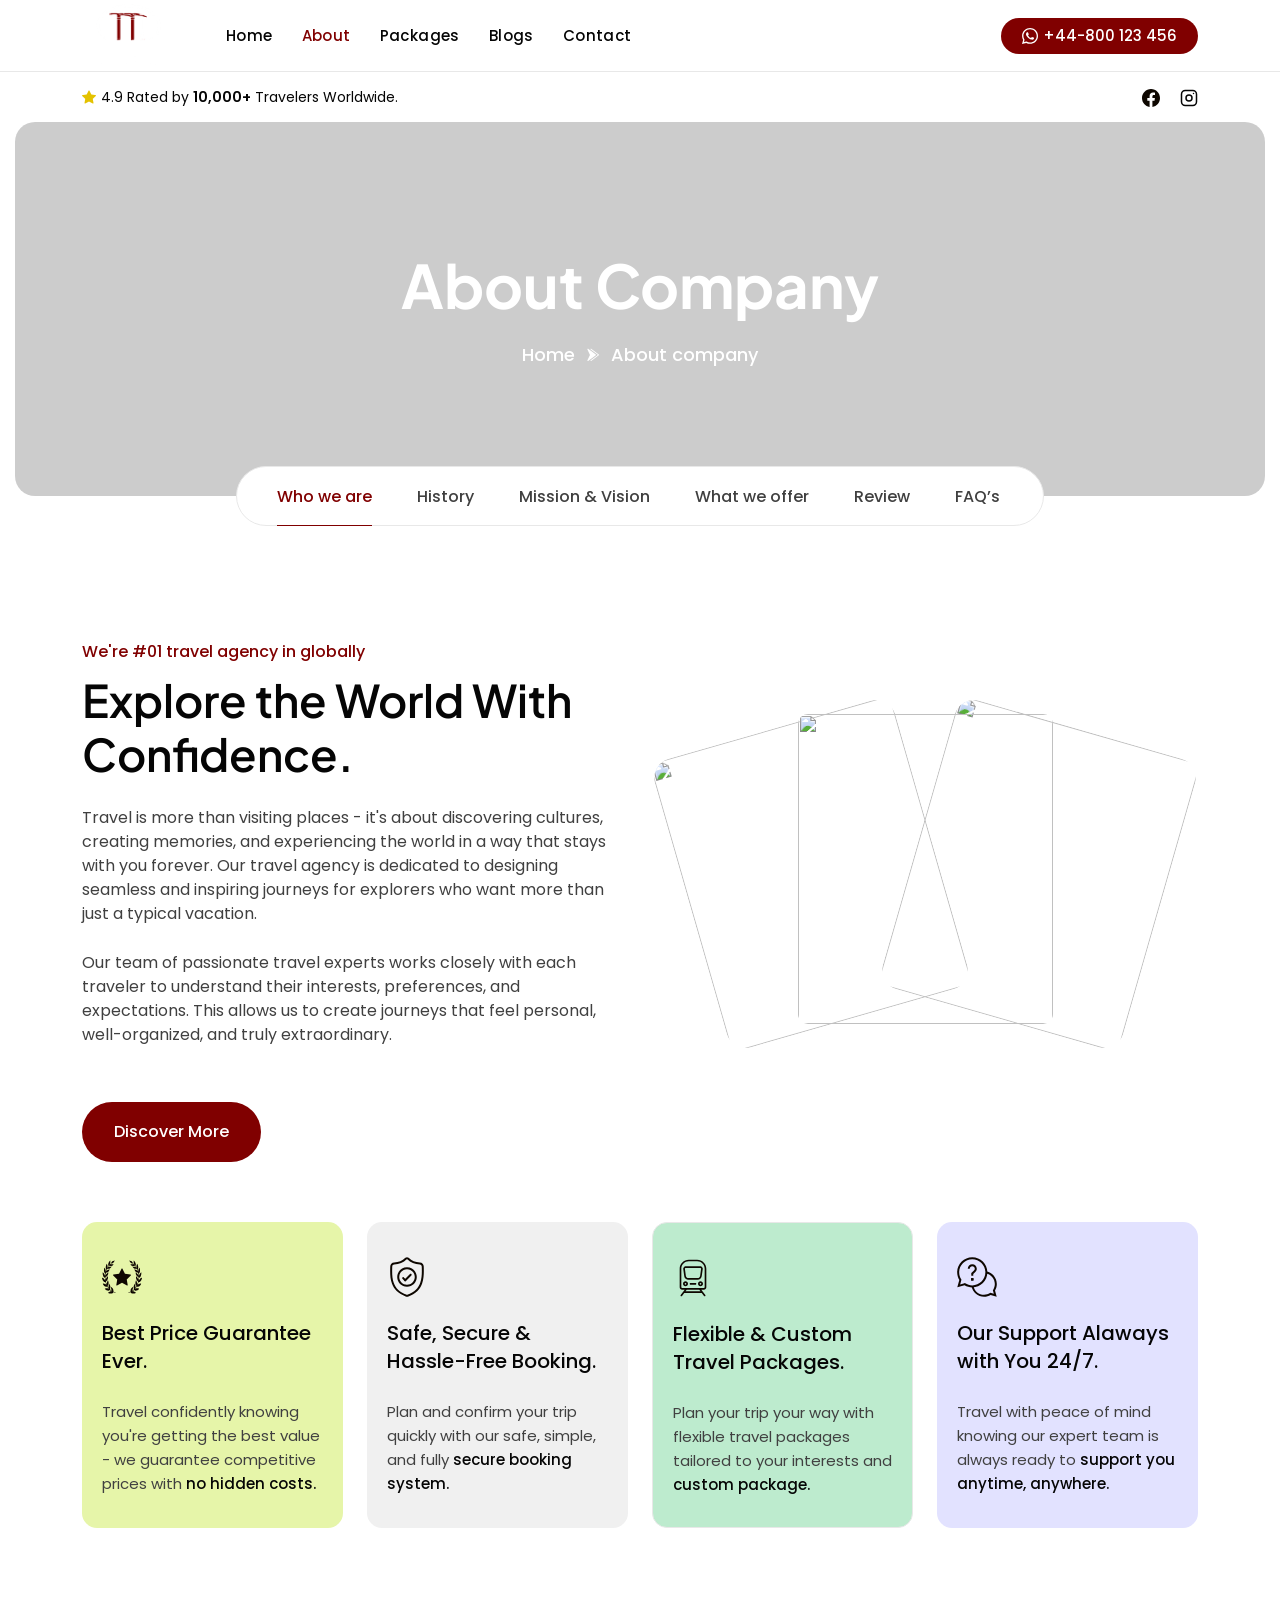
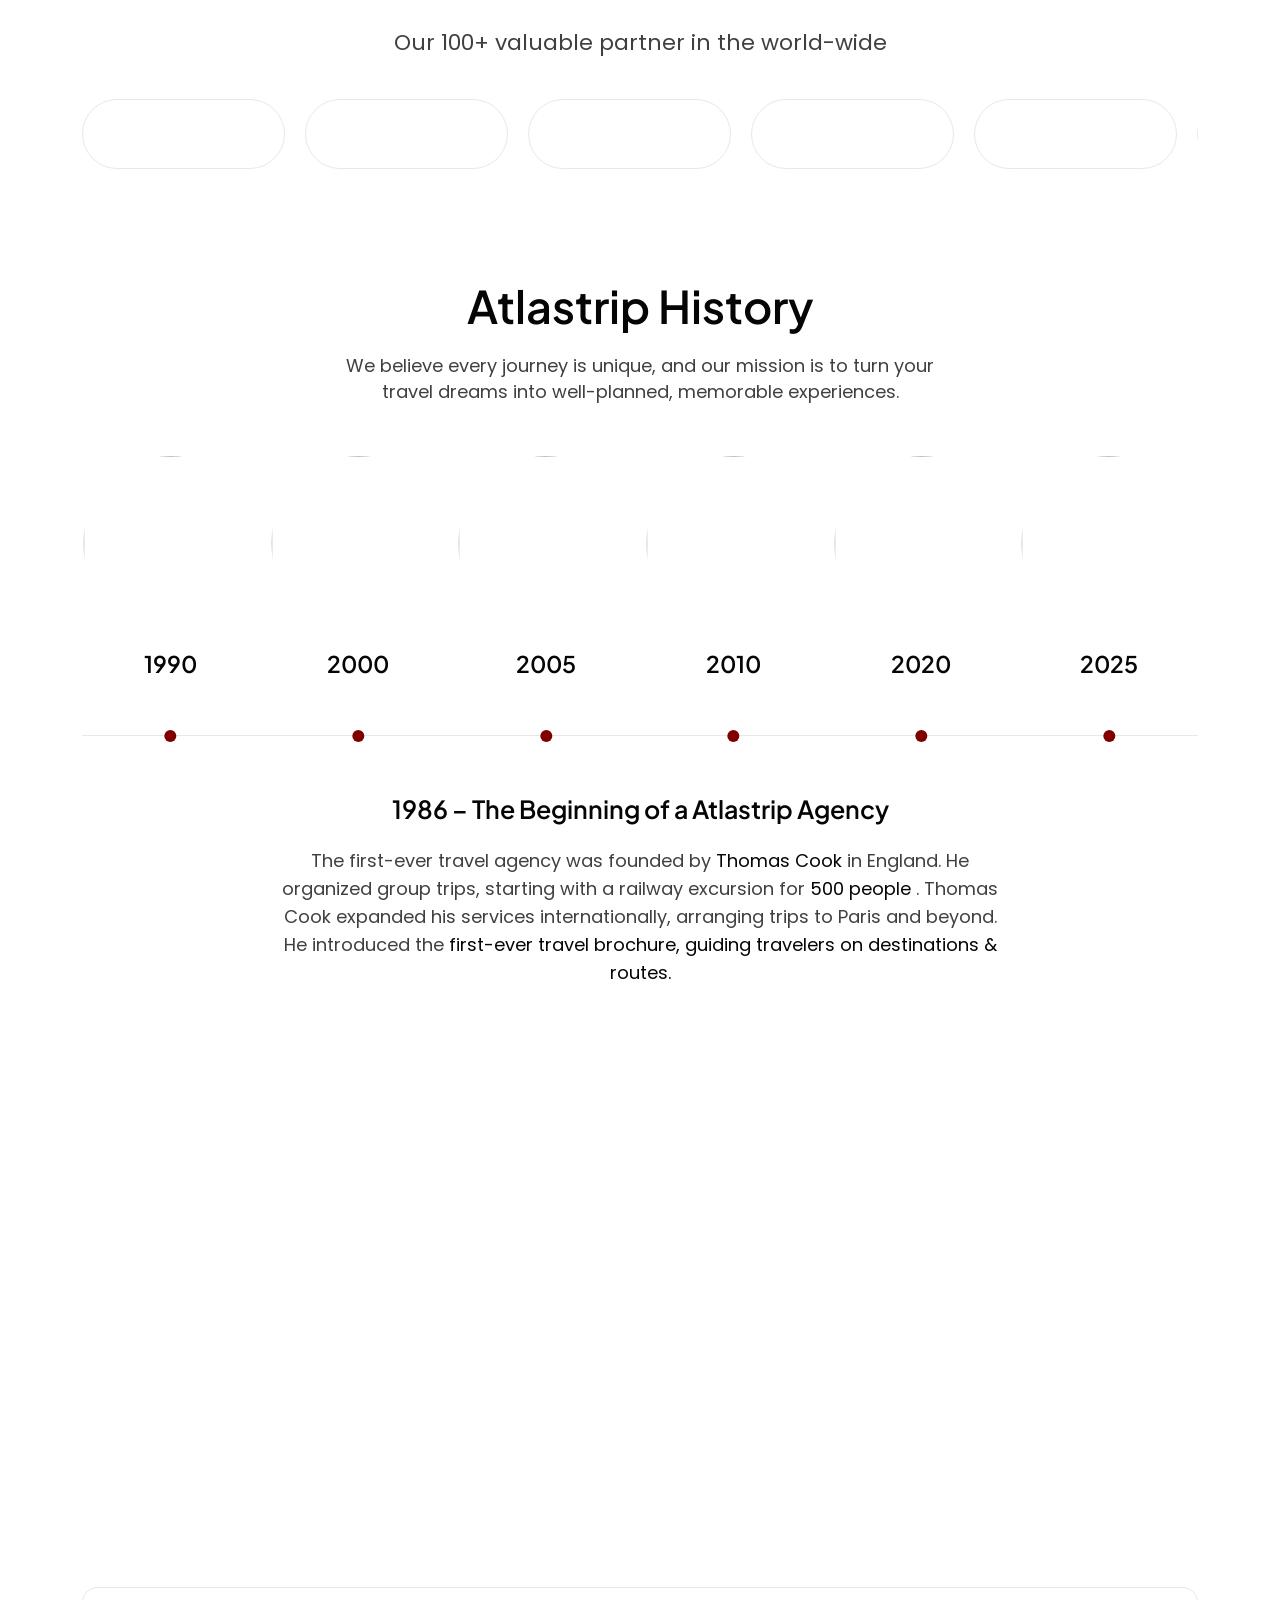
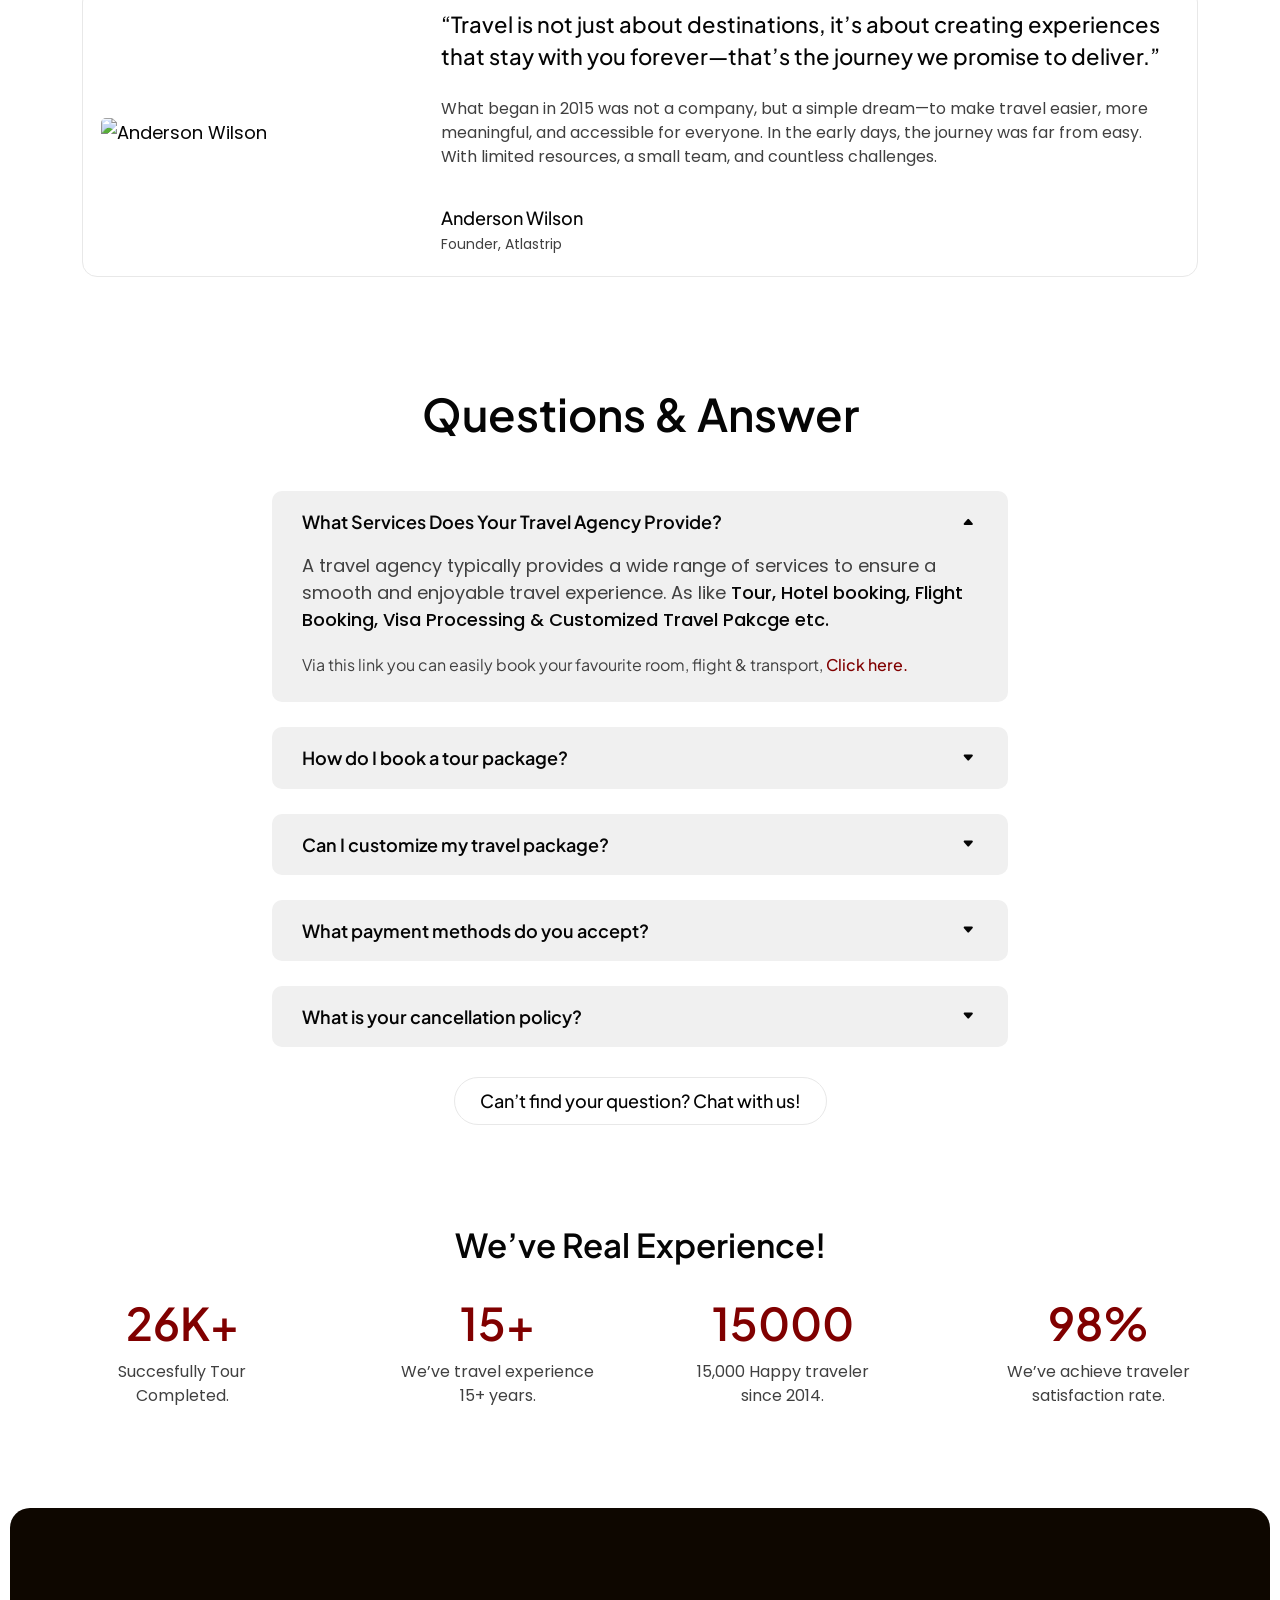
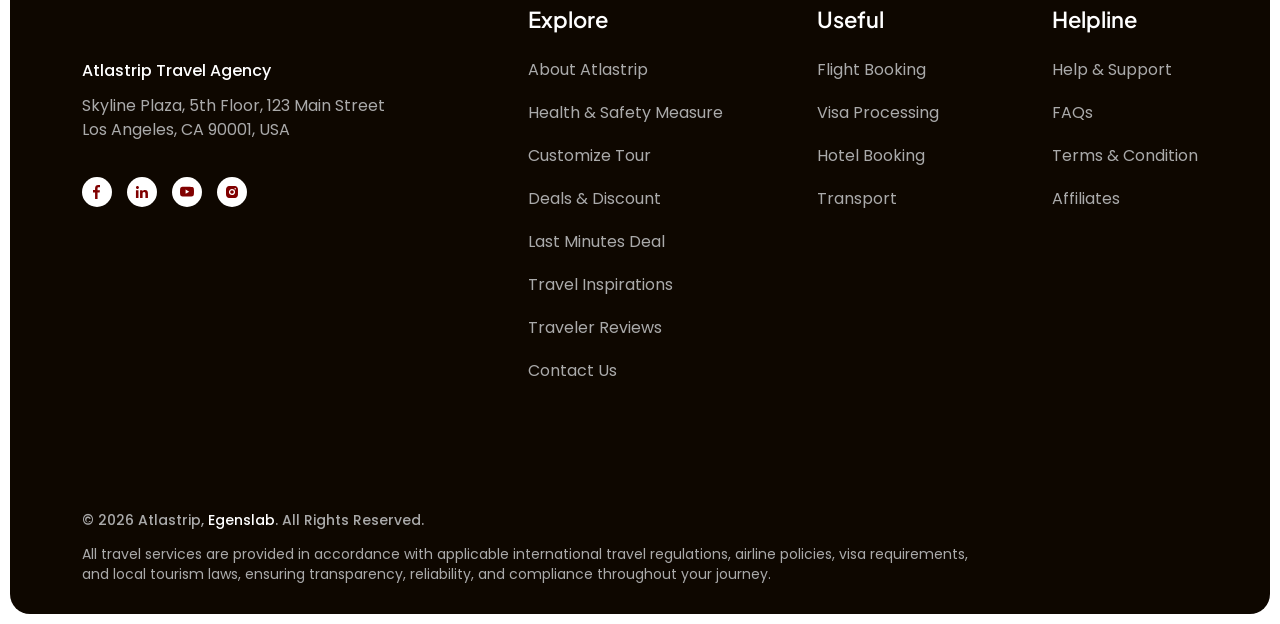
==== about.html @ cd2f7168 "Initial website upload" ====
<!doctype html>
<html lang="en">

<head>
    <!-- Required meta tags -->
    <meta charset="utf-8" />
    <meta name="viewport" content="width=device-width, initial-scale=1" />

    <!-- Bootstrap CSS -->
    <link href="assets/css/bootstrap.min.css" rel="stylesheet" />
    <link href="assets/css/jquery-ui.css" rel="stylesheet" />
    <!-- Bootstrap Icon CSS -->
    <link href="assets/css/bootstrap-icons.css" rel="stylesheet" />
       <link rel="stylesheet" href="https://cdn.jsdelivr.net/npm/bootstrap-icons@1.11.3/font/bootstrap-icons.min.css">
    <!-- CSS -->
    <link href="assets/css/animate.min.css" rel="stylesheet" />
    <!-- FancyBox CSS -->
    <link href="assets/css/jquery.fancybox.min.css" rel="stylesheet" />
    <!-- Nice Select CSS -->
    <link href="assets/css/nice-select.css" rel="stylesheet" />
    <!-- Swiper slider CSS -->
    <link rel="stylesheet" href="assets/css/swiper-bundle.min.css" />
    <!-- BoxIcon  CSS -->
    <link href="assets/css/boxicons.min.css" rel="stylesheet" />
    <!--  Calendar CSS  -->
    <link rel="stylesheet" href="assets/css/calendar-css.css" />
    <link rel="stylesheet" href="assets/css/leaflet.css" />
    <!--  Style CSS  -->
    <link rel="stylesheet" href="assets/css/style.css" />
    <!-- Title -->
    <title>Atlastrip - Tour & Travel Booking Website.</title>
    <link rel="icon" href="assets/img/fav-icon.svg" type="image/gif" sizes="20x20" />
</head>

<body class="tt-magic-cursor">
    <div id="magic-cursor">
        <div id="ball"></div>
    </div>

    <!-- Support Part -->
    <div class="support-area">
        <div class="support-card" id="supportCard" aria-hidden="true">
            <div class="support-card-banner">
                <div class="source-icon">
                    <svg width="25" height="21" viewBox="0 0 25 21" xmlns="http://www.w3.org/2000/svg">
                        <path
                            d="M8.85657 13.9105C9.98094 12.0973 11.0948 10.6392 11.9641 10.6392C12.7922 10.6392 13.8425 11.9626 14.9123 13.6559C15.4962 13.5817 16.0947 13.494 16.7049 13.3926C15.2174 9.48399 13.4212 4.56932 11.9641 0C10.4704 4.68398 8.62028 9.73129 7.11169 13.6854C7.63022 13.7895 8.21465 13.8647 8.85657 13.9105Z" />
                        <path
                            d="M24.3385 12.2159C22.7384 12.7723 20.9746 13.2818 19.106 13.7122C18.3923 13.8766 17.6877 14.0236 16.9956 14.1539C16.5066 14.246 16.0237 14.3297 15.5486 14.4049C9.15151 15.418 4.13062 14.9117 3.70701 13.0284C3.4229 11.7651 5.26882 10.1546 8.38568 8.66113C3.13162 10.4885 -0.354276 12.8222 0.0286916 14.5249C0.311343 15.7815 2.64054 16.4249 6.05918 16.4133C6.49215 16.4119 6.94259 16.3999 7.40851 16.3774C9.76754 16.263 12.5244 15.8775 15.4278 15.2088C15.5519 15.1802 15.6744 15.1506 15.7975 15.1213C16.2823 15.0061 16.7599 14.8861 17.2288 14.7609C19.9544 14.0332 22.3939 13.1476 24.3385 12.2159Z"
                            fill="#0067EE" />
                        <path
                            d="M5.84856 16.9525C4.91536 19.3337 4.29797 20.8393 4.29797 20.8393C4.88885 20.7742 5.92351 18.9893 7.09424 16.9307C6.73944 16.9443 6.3939 16.952 6.05906 16.9531C5.98817 16.9533 5.91852 16.9528 5.84856 16.9525Z" />
                        <path
                            d="M17.2284 15.2994C16.8485 15.4008 16.4615 15.4981 16.0708 15.5929C17.5442 18.1516 18.9133 20.759 19.63 20.838C19.63 20.838 18.7093 18.5925 17.4166 15.248C17.3538 15.2652 17.2916 15.2826 17.2284 15.2994Z" />
                        <path
                            d="M6.05902 16.4129C5.98719 16.5972 5.91702 16.7764 5.84851 16.9514C5.91847 16.9517 5.98812 16.9521 6.05902 16.9519C6.39386 16.9509 6.7394 16.9432 7.09419 16.9295C7.19794 16.7471 7.30262 16.5627 7.40834 16.377C6.94242 16.3995 6.49199 16.4115 6.05902 16.4129Z" />
                        <path
                            d="M17.4168 15.2475C17.3548 15.0872 17.2922 14.925 17.2286 14.7598C16.7598 14.8849 16.2821 15.0051 15.7974 15.1202C15.8888 15.2769 15.98 15.4345 16.0709 15.5923C16.4615 15.4975 16.8485 15.4002 17.2285 15.2988C17.2918 15.2819 17.354 15.2646 17.4168 15.2475Z" />
                    </svg>
                </div>
                <ul class="users-img-grp">
                    <li>
                        <img src="assets/img/home1/support-card-user-img2.png" alt="" />
                    </li>
                    <li>
                        <img src="assets/img/home1/support-card-user-img1.png" alt="" />
                    </li>
                    <li>
                        <img src="assets/img/home1/support-card-user-img2.png" alt="" />
                    </li>
                </ul>
                <div class="content">
                    <span>Questions or answer?</span>
                    <span>Call us anytime.</span>
                </div>
            </div>
            <ul class="contact-list">
                <li class="single-contact">
                    <div class="icon">
                        <img src="assets/img/home1/icon/whatsapp-icon.svg" alt="" />
                    </div>
                    <div class="content">
                        <span>WhatsApp</span>
                        <a href="tel:44800123456">+44 800 123 456</a>
                    </div>
                </li>
                <li class="single-contact">
                    <div class="icon">
                        <img src="assets/img/home1/icon/mail-icon.svg" alt="" />
                    </div>
                    <div class="content">
                        <span>Mail us anywhere</span>
                        <a href="/cdn-cgi/l/email-protection#10797e767f507568717d607c7571647c7163646279603e737f7d"><span class="__cf_email__" data-cfemail="e78e898188a7829f868a978b8286938b869493958e97c984888a">[email&#160;protected]</span></a>
                    </div>
                </li>
            </ul>
            <a href="https://crisp.chat/en/" class="chat-btn">
                <svg width="20" height="20" viewBox="0 0 20 20" xmlns="http://www.w3.org/2000/svg">
                    <path
                        d="M19.8583 11.9621L18.4784 10.3522C19.4631 9.24137 19.9994 7.88641 19.9994 6.48418C19.9994 2.85117 16.4747 0 12.3434 0C8.14344 0 4.72645 2.90879 4.72645 6.48418C4.72645 6.57398 4.72942 6.66402 4.73383 6.75398C1.93883 7.86461 4.15822e-05 10.2587 4.15822e-05 13.027C4.15822e-05 14.5785 0.592698 16.0671 1.68004 17.2734L0.145003 19.0277C0.0708653 19.1124 0.0227017 19.2166 0.00627317 19.328C-0.0101554 19.4394 0.00584674 19.5531 0.0523653 19.6556C0.0988838 19.7581 0.173949 19.8451 0.268582 19.906C0.363214 19.967 0.473407 19.9994 0.585979 19.9994H8.82789C8.89309 19.9994 9.09844 19.9622 9.14039 19.9583C11.0733 19.78 12.865 19.0212 14.2112 17.8057C15.6326 16.5222 16.4737 14.8038 16.4434 12.9293H19.4135C19.913 12.9293 20.1835 12.3414 19.8583 11.9621ZM8.94508 18.7991C8.89387 18.8032 8.71676 18.8185 8.68145 18.8276H1.87723L2.91809 17.638C3.12512 17.4014 3.10852 17.0436 2.88047 16.8272C1.77867 15.7815 1.17188 14.4319 1.17188 13.027C1.17188 9.85074 4.34317 7.26547 8.24196 7.26547C12.1189 7.26547 15.273 9.85008 15.273 13.027C15.273 15.9972 12.5059 18.5081 8.94508 18.7991ZM16.3085 11.7575C15.6015 8.49785 12.2205 6.09363 8.24196 6.09363C7.4286 6.09363 6.64262 6.19375 5.89992 6.37926C5.96805 3.49828 8.83215 1.17191 12.3434 1.17191C15.9188 1.17191 18.8275 3.555 18.8275 6.48422C18.8275 7.73719 18.2788 8.95254 17.2822 9.90641C17.0575 10.1215 17.04 10.4748 17.2425 10.711L18.1395 11.7575H16.3085Z" />
                    <path
                        d="M4.72652 11.7568C4.08039 11.7568 3.55469 12.2825 3.55469 12.9287C3.55469 13.5748 4.08039 14.1005 4.72652 14.1005C5.37266 14.1005 5.89836 13.5748 5.89836 12.9287C5.89836 12.2825 5.3727 11.7568 4.72652 11.7568ZM8.24203 11.7568C7.5959 11.7568 7.07019 12.2825 7.07019 12.9287C7.07019 13.5748 7.5959 14.1005 8.24203 14.1005C8.88816 14.1005 9.41387 13.5748 9.41387 12.9287C9.41387 12.2825 8.8882 11.7568 8.24203 11.7568ZM11.7575 11.7568C11.1114 11.7568 10.5857 12.2825 10.5857 12.9287C10.5857 13.5748 11.1114 14.1005 11.7575 14.1005C12.4037 14.1005 12.9294 13.5748 12.9294 12.9287C12.9294 12.2825 12.4037 11.7568 11.7575 11.7568Z" />
                </svg>
                Chat with Us
            </a>
            <span>Respons time instant reply!</span>
        </div>
    
    </div>

    <!-- Back To Top -->
    <div id="scroll-percentage">
        <span id="scroll-percentage-value">0%</span>
        <svg class="arrow" width="14" height="14" viewBox="0 0 14 14" fill="none" xmlns="http://www.w3.org/2000/svg">
            <g>
                <path d="M7 1.55632L14 10.8896L0 10.8896L7 1.55632Z" />
            </g>
        </svg>
    </div>



    <!-- Demo Menu -->
    <div class="home1-demo-menu-wrapper">
        <button class="close-btn">
            <svg width="18" height="18" viewBox="0 0 18 18" xmlns="http://www.w3.org/2000/svg">
                <path
                    d="M15.7588 2.24121L16.4658 2.94824L10.4141 9L16.4658 15.0518L15.7588 15.7588L15.0508 16.4658L8.99902 10.4141L2.94824 16.4658L2.24121 15.7588L1.53418 15.0508L7.58496 9L1.53418 2.94922L2.24121 2.24121L2.94824 1.53418L8.99902 7.58496L15.0508 1.53418L15.7588 2.24121Z" />
            </svg>
        </button>
        <div class="container one">
            <div class="title-area">
                <span class="demo-count">06</span>
                <h2>Pre-built Live Demo</h2>
                <p>AtlasTrip delivers a complete travel website solution with 6 homepage layouts and 100+ ready-made
                    inner pages.</p>
            </div>
        </div>
        <div class="container-fluid one">
            <div class="row gy-5 mb-70">
                <div class="col-xl-3 col-lg-4 col-sm-6">
                    <div class="home-page-card active">
                        <div class="home-img-wrap"
                            style="background-image: url(assets/img/home1/home-page-card-bg1.jpg);">
                            <div class="home-img">
                                <img src="assets/img/home1/home-page-img1.jpg" alt="">
                                <div class="button-group">
                                    <a class="primary-btn1 two" href="index.html">
                                        <span>
                                            Live Preview
                                            <svg width="10" height="10" viewBox="0 0 10 10"
                                                xmlns="http://www.w3.org/2000/svg">
                                                <g>
                                                    <path
                                                        d="M2.80292 0.302678C3.09582 0.0097845 3.57058 0.0097845 3.86347 0.302678L8.56073 4.99994L3.86347 9.69623C3.57058 9.98913 3.09582 9.98913 2.80292 9.69623C2.51019 9.40333 2.51008 8.92852 2.80292 8.63569L6.43866 4.99897L2.80292 1.36322C2.51003 1.07033 2.51003 0.595571 2.80292 0.302678Z" />
                                                </g>
                                            </svg>
                                        </span>
                                        <span>
                                            Live Preview
                                            <svg width="10" height="10" viewBox="0 0 10 10"
                                                xmlns="http://www.w3.org/2000/svg">
                                                <g>
                                                    <path
                                                        d="M2.80292 0.302678C3.09582 0.0097845 3.57058 0.0097845 3.86347 0.302678L8.56073 4.99994L3.86347 9.69623C3.57058 9.98913 3.09582 9.98913 2.80292 9.69623C2.51019 9.40333 2.51008 8.92852 2.80292 8.63569L6.43866 4.99897L2.80292 1.36322C2.51003 1.07033 2.51003 0.595571 2.80292 0.302678Z" />
                                                </g>
                                            </svg>
                                        </span>
                                    </a>
                                </div>
                            </div>
                        </div>
                        <strong>
                            <a href="index.html">1. <span>Main Home</span></a>
                        </strong>
                    </div>
                </div>
                <div class="col-xl-3 col-lg-4 col-sm-6">
                    <div class="home-page-card">
                        <div class="home-img-wrap"
                            style="background-image: url(assets/img/home1/home-page-card-bg2.jpg);">
                            <div class="home-img">
                                <img src="assets/img/home1/home-page-img2.jpg" alt="">
                                <div class="button-group">
                                    <a class="primary-btn1 two" href="../travel-agency-home/index.html">
                                        <span>
                                            Live Preview
                                            <svg width="10" height="10" viewBox="0 0 10 10"
                                                xmlns="http://www.w3.org/2000/svg">
                                                <g>
                                                    <path
                                                        d="M2.80292 0.302678C3.09582 0.0097845 3.57058 0.0097845 3.86347 0.302678L8.56073 4.99994L3.86347 9.69623C3.57058 9.98913 3.09582 9.98913 2.80292 9.69623C2.51019 9.40333 2.51008 8.92852 2.80292 8.63569L6.43866 4.99897L2.80292 1.36322C2.51003 1.07033 2.51003 0.595571 2.80292 0.302678Z" />
                                                </g>
                                            </svg>
                                        </span>
                                        <span>
                                            Live Preview
                                            <svg width="10" height="10" viewBox="0 0 10 10"
                                                xmlns="http://www.w3.org/2000/svg">
                                                <g>
                                                    <path
                                                        d="M2.80292 0.302678C3.09582 0.0097845 3.57058 0.0097845 3.86347 0.302678L8.56073 4.99994L3.86347 9.69623C3.57058 9.98913 3.09582 9.98913 2.80292 9.69623C2.51019 9.40333 2.51008 8.92852 2.80292 8.63569L6.43866 4.99897L2.80292 1.36322C2.51003 1.07033 2.51003 0.595571 2.80292 0.302678Z" />
                                                </g>
                                            </svg>
                                        </span>
                                    </a>
                                </div>
                            </div>
                        </div>
                        <strong>
                            <a href="../travel-agency-home/index.html">2. <span>Travel Agency</span></a>
                        </strong>
                    </div>
                </div>
                <div class="col-xl-3 col-lg-4 col-sm-6">
                    <div class="home-page-card">
                        <div class="home-img-wrap"
                            style="background-image: url(assets/img/home1/home-page-card-bg3.jpg);">
                            <div class="home-img">
                                <img src="assets/img/home1/home-page-img3.jpg" alt="">
                                <div class="button-group">
                                    <a class="primary-btn1 two" href="../adventure-home/index.html">
                                        <span>
                                            Live Preview
                                            <svg width="10" height="10" viewBox="0 0 10 10"
                                                xmlns="http://www.w3.org/2000/svg">
                                                <g>
                                                    <path
                                                        d="M2.80292 0.302678C3.09582 0.0097845 3.57058 0.0097845 3.86347 0.302678L8.56073 4.99994L3.86347 9.69623C3.57058 9.98913 3.09582 9.98913 2.80292 9.69623C2.51019 9.40333 2.51008 8.92852 2.80292 8.63569L6.43866 4.99897L2.80292 1.36322C2.51003 1.07033 2.51003 0.595571 2.80292 0.302678Z" />
                                                </g>
                                            </svg>
                                        </span>
                                        <span>
                                            Live Preview
                                            <svg width="10" height="10" viewBox="0 0 10 10"
                                                xmlns="http://www.w3.org/2000/svg">
                                                <g>
                                                    <path
                                                        d="M2.80292 0.302678C3.09582 0.0097845 3.57058 0.0097845 3.86347 0.302678L8.56073 4.99994L3.86347 9.69623C3.57058 9.98913 3.09582 9.98913 2.80292 9.69623C2.51019 9.40333 2.51008 8.92852 2.80292 8.63569L6.43866 4.99897L2.80292 1.36322C2.51003 1.07033 2.51003 0.595571 2.80292 0.302678Z" />
                                                </g>
                                            </svg>
                                        </span>
                                    </a>
                                </div>
                            </div>
                        </div>
                        <strong>
                            <a href="../adventure-home/index.html">3. <span>Adventure</span></a>
                        </strong>
                    </div>
                </div>
                <div class="col-xl-3 col-lg-4 col-sm-6">
                    <div class="home-page-card">
                        <div class="home-img-wrap"
                            style="background-image: url(assets/img/home1/home-page-card-bg4.jpg);">
                            <div class="home-img">
                                <img src="assets/img/home1/home-page-img4.jpg" alt="">
                                <div class="button-group">
                                    <a class="primary-btn1 two" href="../city-tour-home/index.html">
                                        <span>
                                            Live Preview
                                            <svg width="10" height="10" viewBox="0 0 10 10"
                                                xmlns="http://www.w3.org/2000/svg">
                                                <g>
                                                    <path
                                                        d="M2.80292 0.302678C3.09582 0.0097845 3.57058 0.0097845 3.86347 0.302678L8.56073 4.99994L3.86347 9.69623C3.57058 9.98913 3.09582 9.98913 2.80292 9.69623C2.51019 9.40333 2.51008 8.92852 2.80292 8.63569L6.43866 4.99897L2.80292 1.36322C2.51003 1.07033 2.51003 0.595571 2.80292 0.302678Z" />
                                                </g>
                                            </svg>
                                        </span>
                                        <span>
                                            Live Preview
                                            <svg width="10" height="10" viewBox="0 0 10 10"
                                                xmlns="http://www.w3.org/2000/svg">
                                                <g>
                                                    <path
                                                        d="M2.80292 0.302678C3.09582 0.0097845 3.57058 0.0097845 3.86347 0.302678L8.56073 4.99994L3.86347 9.69623C3.57058 9.98913 3.09582 9.98913 2.80292 9.69623C2.51019 9.40333 2.51008 8.92852 2.80292 8.63569L6.43866 4.99897L2.80292 1.36322C2.51003 1.07033 2.51003 0.595571 2.80292 0.302678Z" />
                                                </g>
                                            </svg>
                                        </span>
                                    </a>
                                </div>
                            </div>
                        </div>
                        <strong>
                            <a href="../city-tour-home/index.html">4. <span>City Tour</span></a>
                        </strong>
                    </div>
                </div>
                <div class="col-xl-3 col-lg-4 col-sm-6">
                    <div class="home-page-card">
                        <div class="home-img-wrap"
                            style="background-image: url(assets/img/home1/home-page-card-bg1.jpg);">
                            <div class="home-img">
                                <img src="assets/img/home1/home-page-img5.jpg" alt="">
                                <div class="button-group">
                                    <a class="primary-btn1 two" href="../hotel-resort-home/index.html">
                                        <span>
                                            Live Preview
                                            <svg width="10" height="10" viewBox="0 0 10 10"
                                                xmlns="http://www.w3.org/2000/svg">
                                                <g>
                                                    <path
                                                        d="M2.80292 0.302678C3.09582 0.0097845 3.57058 0.0097845 3.86347 0.302678L8.56073 4.99994L3.86347 9.69623C3.57058 9.98913 3.09582 9.98913 2.80292 9.69623C2.51019 9.40333 2.51008 8.92852 2.80292 8.63569L6.43866 4.99897L2.80292 1.36322C2.51003 1.07033 2.51003 0.595571 2.80292 0.302678Z" />
                                                </g>
                                            </svg>
                                        </span>
                                        <span>
                                            Live Preview
                                            <svg width="10" height="10" viewBox="0 0 10 10"
                                                xmlns="http://www.w3.org/2000/svg">
                                                <g>
                                                    <path
                                                        d="M2.80292 0.302678C3.09582 0.0097845 3.57058 0.0097845 3.86347 0.302678L8.56073 4.99994L3.86347 9.69623C3.57058 9.98913 3.09582 9.98913 2.80292 9.69623C2.51019 9.40333 2.51008 8.92852 2.80292 8.63569L6.43866 4.99897L2.80292 1.36322C2.51003 1.07033 2.51003 0.595571 2.80292 0.302678Z" />
                                                </g>
                                            </svg>
                                        </span>
                                    </a>
                                </div>
                            </div>
                        </div>
                        <strong>
                            <a href="../hotel-resort-home/index.html">5. <span>Hotel & Resort</span></a>
                        </strong>
                    </div>
                </div>
                <div class="col-xl-3 col-lg-4 col-sm-6">
                    <div class="home-page-card">
                        <div class="home-img-wrap"
                            style="background-image: url(assets/img/home1/home-page-card-bg2.jpg);">
                            <div class="home-img">
                                <img src="assets/img/home1/home-page-img6.jpg" alt="">
                                <div class="button-group">
                                    <a class="primary-btn1 two" href="../single-hotel-home/index.html">
                                        <span>
                                            Live Preview
                                            <svg width="10" height="10" viewBox="0 0 10 10"
                                                xmlns="http://www.w3.org/2000/svg">
                                                <g>
                                                    <path
                                                        d="M2.80292 0.302678C3.09582 0.0097845 3.57058 0.0097845 3.86347 0.302678L8.56073 4.99994L3.86347 9.69623C3.57058 9.98913 3.09582 9.98913 2.80292 9.69623C2.51019 9.40333 2.51008 8.92852 2.80292 8.63569L6.43866 4.99897L2.80292 1.36322C2.51003 1.07033 2.51003 0.595571 2.80292 0.302678Z" />
                                                </g>
                                            </svg>
                                        </span>
                                        <span>
                                            Live Preview
                                            <svg width="10" height="10" viewBox="0 0 10 10"
                                                xmlns="http://www.w3.org/2000/svg">
                                                <g>
                                                    <path
                                                        d="M2.80292 0.302678C3.09582 0.0097845 3.57058 0.0097845 3.86347 0.302678L8.56073 4.99994L3.86347 9.69623C3.57058 9.98913 3.09582 9.98913 2.80292 9.69623C2.51019 9.40333 2.51008 8.92852 2.80292 8.63569L6.43866 4.99897L2.80292 1.36322C2.51003 1.07033 2.51003 0.595571 2.80292 0.302678Z" />
                                                </g>
                                            </svg>
                                        </span>
                                    </a>
                                </div>
                            </div>
                        </div>
                        <strong>
                            <a href="../single-hotel-home/index.html">6. <span>Single Hotel</span></a>
                        </strong>
                    </div>
                </div>
                <div class="col-xl-3 col-lg-4 col-sm-6">
                    <div class="home-page-card">
                        <div class="home-img-wrap"
                            style="background-image: url(assets/img/home1/home-page-card-bg1.jpg);">
                            <div class="home-img">
                                <img src="assets/img/home1/comming-soon-page-img.jpg" alt="">
                            </div>
                        </div>
                        <strong>
                            <a href="#">7. <span>Hajj & Umrah</span></a>
                            <span class="badge">Coming Soon</span>
                        </strong>
                    </div>
                </div>
                <div class="col-xl-3 col-lg-4 col-sm-6">
                    <div class="home-page-card">
                        <div class="home-img-wrap"
                            style="background-image: url(assets/img/home1/home-page-card-bg2.jpg);">
                            <div class="home-img">
                                <img src="assets/img/home1/comming-soon-page-img.jpg" alt="">
                            </div>
                        </div>
                        <strong>
                            <a href="#">8. <span>Visa Agency</span></a>
                            <span class="badge">Coming Soon</span>
                        </strong>
                    </div>
                </div>
            </div>
            <div class="puchase-btn-area d-flex justify-content-center">
                <a class="primary-btn1 two" href="index.html">
                    <span>
                        <svg width="18" height="18" viewBox="0 0 18 18" xmlns="http://www.w3.org/2000/svg">
                            <g>
                                <path
                                    d="M9.34665 17.9998C9.80104 17.9998 10.1695 17.635 10.1695 17.185C10.1695 16.7349 9.80104 16.3701 9.34665 16.3701C8.8922 16.3701 8.5238 16.7349 8.5238 17.185C8.5238 17.635 8.8922 17.9998 9.34665 17.9998Z" />
                                <path
                                    d="M14.0731 11.8551L9.43719 12.3468C9.3524 12.3561 9.30856 12.2486 9.37611 12.1967L13.9128 8.69884C14.2075 8.46044 14.395 8.08895 14.3146 7.69113C14.2341 7.08123 13.7253 6.6834 13.0828 6.76311L8.1537 7.47763C8.06675 7.49044 8.02004 7.38013 8.08975 7.32747L12.9757 3.63321C13.9401 2.89095 14.0199 1.43203 13.1367 0.583728C12.3333 -0.211913 11.0476 -0.185581 10.2442 0.61006L2.37087 8.53943C2.07623 8.85754 1.94257 9.2817 2.02305 9.73289C2.15672 10.4488 2.87966 10.9264 3.60333 10.794L7.84757 9.93643C7.93955 9.91792 7.98986 10.0396 7.91009 10.0894L3.20089 13.0742C2.61161 13.4456 2.34428 14.1082 2.53113 14.7715C2.71869 15.6468 3.60261 16.1507 4.45922 15.9386L11.4982 14.2214C11.5773 14.2021 11.6355 14.2932 11.5845 14.3559L10.485 15.6995C10.1903 16.071 10.6725 16.5748 11.0742 16.283L14.6897 13.3396C15.3321 12.8094 14.9038 11.7747 14.0738 11.8544L14.0731 11.8551Z" />
                            </g>
                        </svg>
                        Purchase Now
                    </span>
                    <span>
                        <svg width="18" height="18" viewBox="0 0 18 18" xmlns="http://www.w3.org/2000/svg">
                            <g>
                                <path
                                    d="M9.34665 17.9998C9.80104 17.9998 10.1695 17.635 10.1695 17.185C10.1695 16.7349 9.80104 16.3701 9.34665 16.3701C8.8922 16.3701 8.5238 16.7349 8.5238 17.185C8.5238 17.635 8.8922 17.9998 9.34665 17.9998Z" />
                                <path
                                    d="M14.0731 11.8551L9.43719 12.3468C9.3524 12.3561 9.30856 12.2486 9.37611 12.1967L13.9128 8.69884C14.2075 8.46044 14.395 8.08895 14.3146 7.69113C14.2341 7.08123 13.7253 6.6834 13.0828 6.76311L8.1537 7.47763C8.06675 7.49044 8.02004 7.38013 8.08975 7.32747L12.9757 3.63321C13.9401 2.89095 14.0199 1.43203 13.1367 0.583728C12.3333 -0.211913 11.0476 -0.185581 10.2442 0.61006L2.37087 8.53943C2.07623 8.85754 1.94257 9.2817 2.02305 9.73289C2.15672 10.4488 2.87966 10.9264 3.60333 10.794L7.84757 9.93643C7.93955 9.91792 7.98986 10.0396 7.91009 10.0894L3.20089 13.0742C2.61161 13.4456 2.34428 14.1082 2.53113 14.7715C2.71869 15.6468 3.60261 16.1507 4.45922 15.9386L11.4982 14.2214C11.5773 14.2021 11.6355 14.2932 11.5845 14.3559L10.485 15.6995C10.1903 16.071 10.6725 16.5748 11.0742 16.283L14.6897 13.3396C15.3321 12.8094 14.9038 11.7747 14.0738 11.8544L14.0731 11.8551Z" />
                            </g>
                        </svg>
                        Purchase Now
                    </span>
                </a>
            </div>
        </div>
    </div>

    <!-- header Section Start-->

      <header class="header-area style-1">
        <div class="container d-flex flex-nowrap align-items-center justify-content-between position-relative">
            <div class="logo-and-menu-area">
                <a href="index.html" class="header-logo">
                    <img src="assets/img/logo.webp" alt="" />
                </a>
                <div class="main-menu">
                    <div class="mobile-logo-area d-lg-none d-flex align-items-center justify-content-between">
                        <a href="index.html" class="mobile-logo-wrap">
                           <img src="assets/img/logo.webp" alt="" />
                        </a>
                        <div class="menu-close-btn">
                            <i class="bi bi-x"></i>
                        </div>
                    </div>
                    <ul class="menu-list">
                        <li >
                            <a href="index.html" class="drop-down">
                                Home
                            </a>
                        </li>
                               <li class="active"><a href="about.html">About</a></li>
                                      <li><a href="packages.html">Packages</a></li>
                    
                        <!-- <li class="menu-item-has-children">
                            <a href="#" class="drop-down">
                                Pages
                                <i class="bi bi-caret-down-fill"></i>
                            </a>
                            <i class="bi bi-plus dropdown-icon"></i>
                            <ul class="sub-menu">
                                <li><a href="about.html">About</a></li>
                                <li><a href="customize-package.html">Customize Package</a></li>
                                <li>
                                    <a href="tour-package.html">Tour Package</a>
                                    <i class="d-lg-flex d-none bi-caret-right-fill dropdown-icon"></i>
                                    <i class="d-lg-none d-flex bi bi-plus dropdown-icon"></i>
                                    <ul class="sub-menu">
                                        <li><a href="tour-package.html">Tour Package</a></li>
                                        <li>
                                            <a href="tour-package-details.html">Tour Package Details</a>
                                        </li>
                                    </ul>
                                </li>
                                <li>
                                    <a href="experience.html">Experience</a>
                                    <i class="d-lg-flex d-none bi-caret-right-fill dropdown-icon"></i>
                                    <i class="d-lg-none d-flex bi bi-plus dropdown-icon"></i>
                                    <ul class="sub-menu">
                                        <li><a href="experience.html">Experience</a></li>
                                        <li>
                                            <a href="experience-details.html">Experience Details</a>
                                        </li>
                                    </ul>
                                </li>
                                <li>
                                    <a href="hotel.html">Hotel</a>
                                    <i class="d-lg-flex d-none bi-caret-right-fill dropdown-icon"></i>
                                    <i class="d-lg-none d-flex bi bi-plus dropdown-icon"></i>
                                    <ul class="sub-menu">
                                        <li><a href="hotel.html">Hotel</a></li>
                                        <li><a href="hotel-details.html">Hotel Details</a></li>
                                    </ul>
                                </li>
                                <li>
                                    <a href="visa.html">Visa</a>
                                    <i class="d-lg-flex d-none bi-caret-right-fill dropdown-icon"></i>
                                    <i class="d-lg-none d-flex bi bi-plus dropdown-icon"></i>
                                    <ul class="sub-menu">
                                        <li><a href="visa.html">Visa</a></li>
                                        <li><a href="visa-details.html">Visa Details</a></li>
                                    </ul>
                                </li>
                                <li><a href="flight.html">Flight</a></li>
                                <li>
                                    <a href="transport.html">Transport</a>
                                    <i class="d-lg-flex d-none bi-caret-right-fill dropdown-icon"></i>
                                    <i class="d-lg-none d-flex bi bi-plus dropdown-icon"></i>
                                    <ul class="sub-menu">
                                        <li><a href="transport.html">Transport</a></li>
                                        <li>
                                            <a href="transport-details.html">Transport Details</a>
                                        </li>
                                    </ul>
                                </li>
                                <li>
                                    <a href="blog.html">Travel Inspiration</a>
                                    <i class="d-lg-flex d-none bi-caret-right-fill dropdown-icon"></i>
                                    <i class="d-lg-none d-flex bi bi-plus dropdown-icon"></i>
                                    <ul class="sub-menu">
                                        <li>
                                            <a href="blog.html">Travel Inspiration Standard</a>
                                        </li>
                                        <li>
                                            <a href="blog-details.html">Travel Inspiration Details</a>
                                        </li>
                                    </ul>
                                </li>
                                <li>
                                    <a href="shop.html">Shop</a>
                                    <i class="d-lg-flex d-none bi-caret-right-fill dropdown-icon"></i>
                                    <i class="d-lg-none d-flex bi bi-plus dropdown-icon"></i>
                                    <ul class="sub-menu">
                                        <li><a href="shop.html">Shop</a></li>
                                        <li><a href="cart.html">Cart</a></li>
                                        <li><a href="checkout.html">Checkout</a></li>
                                        <li>
                                            <a href="product-details.html">Product Details</a>
                                        </li>
                                    </ul>
                                </li>
                                <li><a href="faq.html">Faq</a></li>
                                <li><a href="error.html">404</a></li>
                            </ul>
                        </li> -->
                        <li><a href="blogs.html">Blogs</a></li>
                        <li><a href="contact.html">Contact</a></li>
                    </ul>
                    <div class="btn-grp d-lg-none d-flex">
                       
                        <a href="https://wa.me/+44800123456" class="contact-btn">
                            <svg width="16" height="16" viewBox="0 0 16 16" xmlns="http://www.w3.org/2000/svg">
                                <path
                                    d="M11.6713 9.53858L11.6653 9.58858C10.1993 8.85791 10.046 8.76058 9.85664 9.04458C9.7253 9.24124 9.34264 9.68724 9.2273 9.81924C9.11064 9.94924 8.99464 9.95924 8.79664 9.86924C8.59664 9.76924 7.95464 9.55924 7.19464 8.87924C6.60264 8.34924 6.2053 7.69924 6.08797 7.49924C5.89264 7.16191 6.3013 7.11391 6.6733 6.40991C6.73997 6.26991 6.70597 6.15991 6.65664 6.06058C6.60664 5.96058 6.20864 4.98058 6.04197 4.58991C5.88197 4.20058 5.7173 4.24991 5.59397 4.24991C5.20997 4.21658 4.9293 4.22191 4.68197 4.47924C3.60597 5.66191 3.8773 6.88191 4.79797 8.17924C6.6073 10.5472 7.5713 10.9832 9.33397 11.5886C9.80997 11.7399 10.244 11.7186 10.5873 11.6692C10.97 11.6086 11.7653 11.1886 11.9313 10.7186C12.1013 10.2486 12.1013 9.85858 12.0513 9.76858C12.002 9.67858 11.8713 9.62858 11.6713 9.53858Z" />
                                <path
                                    d="M13.68 2.29962C8.554 -2.65571 0.0706667 0.938288 0.0673333 7.92896C0.0673333 9.32629 0.433333 10.689 1.13067 11.8923L0 16.0003L4.22333 14.899C9.49333 17.7456 15.9973 13.9656 16 7.93296C16 5.81562 15.1733 3.82296 13.67 2.32562L13.68 2.29962ZM14.668 7.91096C14.664 12.9996 9.078 16.1776 4.66 13.5803L4.42 13.4376L1.92 14.0876L2.59 11.6576L2.43067 11.4076C-0.318667 7.03096 2.84 1.31096 8.048 1.31096C8.91771 1.30877 9.77922 1.4791 10.5827 1.81211C11.3861 2.14511 12.1155 2.63416 12.7287 3.25096C13.3452 3.86001 13.8342 4.58576 14.1671 5.38585C14.5001 6.18594 14.6704 7.04435 14.668 7.91096Z" />
                            </svg>
                            +44-800 123 456
                        </a>
                    </div>
                </div>
            </div>
            <div class="nav-right">
                <div class="btn-grp d-lg-flex d-none">
                 
                    <a href="https://wa.me/+44800123456" class="contact-btn">
                        <svg width="16" height="16" viewBox="0 0 16 16" xmlns="http://www.w3.org/2000/svg">
                            <path
                                d="M11.6713 9.53858L11.6653 9.58858C10.1993 8.85791 10.046 8.76058 9.85664 9.04458C9.7253 9.24124 9.34264 9.68724 9.2273 9.81924C9.11064 9.94924 8.99464 9.95924 8.79664 9.86924C8.59664 9.76924 7.95464 9.55924 7.19464 8.87924C6.60264 8.34924 6.2053 7.69924 6.08797 7.49924C5.89264 7.16191 6.3013 7.11391 6.6733 6.40991C6.73997 6.26991 6.70597 6.15991 6.65664 6.06058C6.60664 5.96058 6.20864 4.98058 6.04197 4.58991C5.88197 4.20058 5.7173 4.24991 5.59397 4.24991C5.20997 4.21658 4.9293 4.22191 4.68197 4.47924C3.60597 5.66191 3.8773 6.88191 4.79797 8.17924C6.6073 10.5472 7.5713 10.9832 9.33397 11.5886C9.80997 11.7399 10.244 11.7186 10.5873 11.6692C10.97 11.6086 11.7653 11.1886 11.9313 10.7186C12.1013 10.2486 12.1013 9.85858 12.0513 9.76858C12.002 9.67858 11.8713 9.62858 11.6713 9.53858Z" />
                            <path
                                d="M13.68 2.29962C8.554 -2.65571 0.0706667 0.938288 0.0673333 7.92896C0.0673333 9.32629 0.433333 10.689 1.13067 11.8923L0 16.0003L4.22333 14.899C9.49333 17.7456 15.9973 13.9656 16 7.93296C16 5.81562 15.1733 3.82296 13.67 2.32562L13.68 2.29962ZM14.668 7.91096C14.664 12.9996 9.078 16.1776 4.66 13.5803L4.42 13.4376L1.92 14.0876L2.59 11.6576L2.43067 11.4076C-0.318667 7.03096 2.84 1.31096 8.048 1.31096C8.91771 1.30877 9.77922 1.4791 10.5827 1.81211C11.3861 2.14511 12.1155 2.63416 12.7287 3.25096C13.3452 3.86001 13.8342 4.58576 14.1671 5.38585C14.5001 6.18594 14.6704 7.04435 14.668 7.91096Z" />
                        </svg>
                        +44-800 123 456
                    </a>
                </div>
                <div class="language-area d-lg-none d-block">
                    <div class="language-btn">
                 <svg xmlns="http://www.w3.org/2000/svg"
     width="22"
     height="22"
     fill="currentColor"
     viewBox="0 0 16 16">
  <path d="M16 8.049c0-4.446-3.582-8.05-8-8.05
  C3.58 0-.002 3.603-.002 8.05c0 4.017 2.926 7.347
  6.75 7.951v-5.625h-2.03V8.05H6.75V6.275
  c0-2.017 1.195-3.131 3.022-3.131.876 0 1.791.157
  1.791.157v1.98h-1.009c-.993 0-1.303.621-1.303
  1.258v1.51h2.218l-.354 2.326H9.25V16
  c3.824-.604 6.75-3.934 6.75-7.951"/>
</svg>
                    </div>
                 
                </div>
                <div class="login-btn d-lg-none d-block">
                   <svg xmlns="http://www.w3.org/2000/svg"
     width="22"
     height="22"
     viewBox="0 0 24 24"
     fill="none"
     stroke="currentColor"
     stroke-width="2"
     stroke-linecap="round"
     stroke-linejoin="round"
     class="instagram-icon">

  <rect x="2" y="2" width="20" height="20" rx="5"/>

  <circle cx="12" cy="12" r="4"/>

  <circle cx="18" cy="6" r="1" fill="currentColor" stroke="none"/>

</svg>
                </div>
                <div class="sidebar-button mobile-menu-btn">
                    <svg width="20" height="18" viewBox="0 0 20 18" xmlns="http://www.w3.org/2000/svg">
                        <path
                            d="M1.29445 2.8421H10.5237C11.2389 2.8421 11.8182 2.2062 11.8182 1.42105C11.8182 0.635903 11.2389 0 10.5237 0H1.29445C0.579249 0 0 0.635903 0 1.42105C0 2.2062 0.579249 2.8421 1.29445 2.8421Z">
                        </path>
                        <path
                            d="M1.23002 10.421H18.77C19.4496 10.421 20 9.78506 20 8.99991C20 8.21476 19.4496 7.57886 18.77 7.57886H1.23002C0.550421 7.57886 0 8.21476 0 8.99991C0 9.78506 0.550421 10.421 1.23002 10.421Z">
                        </path>
                        <path
                            d="M18.8052 15.1579H10.2858C9.62563 15.1579 9.09094 15.7938 9.09094 16.5789C9.09094 17.3641 9.62563 18 10.2858 18H18.8052C19.4653 18 20 17.3641 20 16.5789C20 15.7938 19.4653 15.1579 18.8052 15.1579Z">
                        </path>
                    </svg>
                </div>
            </div>
        </div>
    </header>
   
   <div class="topbar-area">
        <div class="container position-relative">
            <div class="topbar-content">
                <div class="topbar-left">
                    <div class="rating">
                        <i class="bi bi-star-fill"></i>
                        <span>4.9 Rated by <strong>10,000+</strong> Travelers
                            Worldwide.</span>
                    </div>
                </div>
                <div class="topbar-right">
               
                    <a href="cart.html" class="cart-button">
                <svg xmlns="http://www.w3.org/2000/svg"
     width="18"
     height="18"
     fill="currentColor"
     viewBox="0 0 16 16">
  <path d="M16 8.049c0-4.446-3.582-8.05-8-8.05
  C3.58 0-.002 3.603-.002 8.05c0 4.017 2.926 7.347
  6.75 7.951v-5.625h-2.03V8.05H6.75V6.275
  c0-2.017 1.195-3.131 3.022-3.131.876 0 1.791.157
  1.791.157v1.98h-1.009c-.993 0-1.303.621-1.303
  1.258v1.51h2.218l-.354 2.326H9.25V16
  c3.824-.604 6.75-3.934 6.75-7.951"/>
</svg>
                    </a>
                    <div class="login-btn d-lg-block d-none">
                     <svg xmlns="http://www.w3.org/2000/svg"
     width="18"
     height="18"
     viewBox="0 0 24 24"
     fill="none"
     stroke="currentColor"
     stroke-width="2"
     stroke-linecap="round"
     stroke-linejoin="round"
     class="instagram-icon">

  <rect x="2" y="2" width="20" height="20" rx="5"/>

  <circle cx="12" cy="12" r="4"/>

  <circle cx="18" cy="6" r="1" fill="currentColor" stroke="none"/>

</svg>
                    </div>
                </div>
            </div>
        </div>
    </div>
    <!-- header Section End-->

    <!-- home1 Ai Chatbox Section Start -->
    <div class="home1-ai-chatbox-popup" id="travelAiChatboxPopup">
        <div class="home1-ai-chatbox-panel">
            <div class="home1-ai-chatbox-topbar">
                <div class="home1-ai-chatbox-actions">
                    <div class="home1-ai-logo">
                        <svg width="20" height="20" viewBox="0 0 20 20" xmlns="http://www.w3.org/2000/svg">
                            <g>
                                <path
                                    d="M4.16706 1.66654C4.16706 1.22454 3.99148 0.800654 3.67894 0.488117C3.36641 0.175581 2.94251 0 2.50052 0C2.05853 0 1.63464 0.175581 1.3221 0.488117C1.00957 0.800654 0.833984 1.22454 0.833984 1.66654C0.834154 1.99822 0.933382 2.3223 1.11895 2.59721C1.30451 2.87213 1.56796 3.08536 1.87551 3.20957V8.33344H3.12554V3.20957C3.43314 3.08545 3.69665 2.87224 3.88222 2.5973C4.0678 2.32236 4.16699 1.99824 4.16706 1.66654ZM19.1676 1.66654C19.1601 1.22948 18.9811 0.812877 18.6694 0.506471C18.3576 0.200064 17.938 0.0283698 17.5009 0.0283698C17.0637 0.0283698 16.6441 0.200064 16.3323 0.506471C16.0206 0.812877 15.8416 1.22948 15.8341 1.66654C15.8343 1.99825 15.9335 2.32235 16.1191 2.59727C16.3047 2.87219 16.5682 3.0854 16.8758 3.20957V8.33344H18.1259V3.21007C18.4335 3.08581 18.697 2.87251 18.8826 2.5975C19.0682 2.3225 19.1675 1.99832 19.1676 1.66654ZM15.0008 9.1667C11.9147 10.2362 8.33715 10.3192 5.00058 9.1667C4.22756 10.4462 3.75055 12.2138 3.75055 14.1671C3.75055 15.0876 6.54761 15.8336 10.0007 15.8336C13.4523 15.8336 16.2508 15.0876 16.2508 14.1671C16.2508 12.2138 15.7741 10.4462 15.0008 9.1667ZM6.87562 14.1671C6.73878 14.1671 6.60328 14.1402 6.47685 14.0879C6.35043 14.0355 6.23556 13.9588 6.13883 13.862C6.04209 13.7652 5.96539 13.6503 5.9131 13.5238C5.86081 13.3974 5.83396 13.2619 5.8341 13.125C5.8341 12.5498 6.29986 12.0835 6.87562 12.0835C7.45138 12.0835 7.91714 12.5498 7.91714 13.125C7.91727 13.2619 7.89043 13.3974 7.83814 13.5238C7.78585 13.6503 7.70915 13.7652 7.61241 13.862C7.51568 13.9588 7.40081 14.0355 7.27439 14.0879C7.14796 14.1402 7.01246 14.1671 6.87562 14.1671ZM13.1258 14.1671C12.9889 14.1672 12.8533 14.1403 12.7269 14.088C12.6004 14.0357 12.4855 13.9589 12.3887 13.8621C12.292 13.7654 12.2152 13.6504 12.1629 13.5239C12.1107 13.3975 12.0838 13.2619 12.084 13.125C12.084 12.5498 12.5495 12.0835 13.1258 12.0835C13.702 12.0835 14.1675 12.5498 14.1675 13.125C14.1677 13.2619 14.1409 13.3975 14.0886 13.5239C14.0363 13.6504 13.9596 13.7654 13.8628 13.8621C13.766 13.9589 13.6511 14.0357 13.5246 14.088C13.3982 14.1403 13.2626 14.1672 13.1258 14.1671Z" />
                                <path
                                    d="M10.0002 3.33332C4.4776 3.33332 0 8.18243 0 14.1671C0 17.3899 4.4776 20.0002 10.0002 20.0002C15.5246 20.0002 20.0004 17.3899 20.0004 14.1671C20.0004 8.18243 15.5246 3.33332 10.0002 3.33332ZM10.0002 18.3337C5.08911 18.3337 1.66654 16.1379 1.66654 14.1671C1.66654 9.1122 5.40487 4.99986 10.0002 4.99986C14.5951 4.99986 18.3337 9.1122 18.3337 14.1671C18.3337 16.1379 14.9118 18.3337 10.0002 18.3337Z" />
                            </g>
                        </svg>
                    </div>
                </div>
                <button type="button" class="home1-ai-chatbox-new-chat">
                    <span>
                        <svg width="10" height="10" viewBox="0 0 10 10" xmlns="http://www.w3.org/2000/svg">
                            <path d="M5.75 4.25H10V5.75H5.75V10H4.25V5.75H0V4.25H4.25V0H5.75V4.25Z" />
                        </svg>
                    </span>
                    New Chat
                </button>
            </div>
            <div class="home1-ai-chatbox-content">
                <div class="home1-ai-chatbox-state home1-ai-chatbox-state-intro is-active">
                    <div class="home1-ai-chatbox-avatar">
                        <svg width="36" height="36" viewBox="0 0 36 36" xmlns="http://www.w3.org/2000/svg">
                            <g>
                                <path
                                    d="M7.49953 2.99977C7.49953 2.20418 7.18349 1.44118 6.62092 0.878611C6.05836 0.316046 5.29535 0 4.49977 0C3.70418 0 2.94118 0.316046 2.37861 0.878611C1.81605 1.44118 1.5 2.20418 1.5 2.99977C1.5003 3.5968 1.67892 4.18013 2.01293 4.67499C2.34695 5.16984 2.82115 5.55366 3.37474 5.77723V15.0002H5.62479V5.77723C6.17849 5.55381 6.65279 5.17003 6.98683 4.67514C7.32087 4.18026 7.49941 3.59684 7.49953 2.99977ZM34.5006 2.99977C34.487 2.21306 34.1649 1.46318 33.6037 0.911647C33.0425 0.360116 32.2872 0.0510657 31.5004 0.0510657C30.7135 0.0510657 29.9582 0.360116 29.397 0.911647C28.8359 1.46318 28.5138 2.21306 28.5002 2.99977C28.5005 3.59685 28.6792 4.18022 29.0133 4.67508C29.3474 5.16994 29.8217 5.55373 30.3753 5.77723V15.0002H32.6254V5.77813C33.1791 5.55447 33.6535 5.17052 33.9876 4.6755C34.3217 4.18049 34.5003 3.59698 34.5006 2.99977ZM27.0003 16.5001C21.4453 18.4252 15.0057 18.5746 8.99987 16.5001C7.60844 18.8032 6.74982 21.9848 6.74982 25.5007C6.74982 27.1577 11.7845 28.5005 18.0001 28.5005C24.2129 28.5005 29.2503 27.1577 29.2503 25.5007C29.2503 21.9848 28.3922 18.8032 27.0003 16.5001ZM12.3749 25.5007C12.1286 25.5008 11.8847 25.4524 11.6572 25.3582C11.4296 25.2639 11.2228 25.1258 11.0487 24.9516C10.8746 24.7774 10.7365 24.5705 10.6424 24.3429C10.5483 24.1153 10.5 23.8714 10.5002 23.6251C10.5002 22.5896 11.3386 21.7503 12.3749 21.7503C13.4113 21.7503 14.2497 22.5896 14.2497 23.6251C14.2499 23.8714 14.2016 24.1153 14.1075 24.3429C14.0134 24.5705 13.8753 24.7774 13.7012 24.9516C13.527 25.1258 13.3203 25.2639 13.0927 25.3582C12.8652 25.4524 12.6212 25.5008 12.3749 25.5007ZM23.6252 25.5007C23.3788 25.501 23.1348 25.4526 22.9072 25.3584C22.6796 25.2642 22.4727 25.1261 22.2985 24.9519C22.1244 24.7776 21.9863 24.5708 21.8921 24.3431C21.798 24.1154 21.7497 23.8714 21.75 23.6251C21.75 22.5896 22.5879 21.7503 23.6252 21.7503C24.6625 21.7503 25.5004 22.5896 25.5004 23.6251C25.5007 23.8714 25.4524 24.1154 25.3583 24.3431C25.2641 24.5708 25.126 24.7776 24.9518 24.9519C24.7777 25.1261 24.5708 25.2642 24.3432 25.3584C24.1155 25.4526 23.8716 25.501 23.6252 25.5007Z" />
                                <path
                                    d="M18.0004 6C8.05968 6 0 14.7284 0 25.5007C0 31.3018 8.05968 36.0004 18.0004 36.0004C27.9443 36.0004 36.0008 31.3018 36.0008 25.5007C36.0008 14.7284 27.9443 6 18.0004 6ZM18.0004 33.0006C9.1604 33.0006 2.99977 29.0482 2.99977 25.5007C2.99977 16.402 9.72877 8.99977 18.0004 8.99977C26.2711 8.99977 33.0006 16.402 33.0006 25.5007C33.0006 29.0482 26.8413 33.0006 18.0004 33.0006Z" />
                            </g>
                        </svg>
                    </div>
                    <h2 id="home1AiChatboxTitle">Good Evening!</h2>
                    <p>Ask me anything - from destinations and packages to visas, flights, and travel tips.</p>
                    <div class="home1-ai-chatbox-terms">
                        By using AI Travel Assistant, you agree to the following
                        <a href="terms.html">Term of Use</a> to ensure a safe & helpful experience.
                    </div>
                    <button type="button" class="primary-btn1 two home1-ai-chatbox-start-btn">
                        <span>Start Chat</span>
                        <span>Start Chat</span>
                    </button>
                </div>

                <div class="home1-ai-chatbox-state home1-ai-chatbox-state-chat">
                    <div class="home1-ai-chatbox-suggestions">
                        <h3>Ask me anything-</h3>
                        <button type="button">Best destinations for honeymoon.</button>
                        <button type="button">Sugesst a best hotel reservation in United Kingdom.</button>
                        <button type="button">Suggest the best destinations for solo travel with safety, budget, and
                            unique
                            experiences.</button>
                        <button type="button">Visa requirements for Dubai.</button>
                    </div>
                </div>
            </div>

            <form class="home1-ai-chatbox-field disable" aria-disabled="true">
                <div class="home1-ai-chatbox-attachment-menu">
                    <button type="button" class="home1-ai-chatbox-screenshot-btn">
                        <svg width="16" height="16" viewBox="0 0 16 16" xmlns="http://www.w3.org/2000/svg">
                            <g>
                                <path
                                    d="M9.99992 15.1668H5.99992C2.37992 15.1668 0.833252 13.6202 0.833252 10.0002V6.00016C0.833252 2.38016 2.37992 0.833496 5.99992 0.833496H9.99992C13.6199 0.833496 15.1666 2.38016 15.1666 6.00016V10.0002C15.1666 13.6202 13.6199 15.1668 9.99992 15.1668ZM5.99992 1.8335C2.92659 1.8335 1.83325 2.92683 1.83325 6.00016V10.0002C1.83325 13.0735 2.92659 14.1668 5.99992 14.1668H9.99992C13.0733 14.1668 14.1666 13.0735 14.1666 10.0002V6.00016C14.1666 2.92683 13.0733 1.8335 9.99992 1.8335H5.99992Z" />
                                <path
                                    d="M5.99985 7.16667C4.98652 7.16667 4.16652 6.34667 4.16652 5.33333C4.16652 4.32 4.98652 3.5 5.99985 3.5C7.01319 3.5 7.83319 4.32 7.83319 5.33333C7.83319 6.34667 7.01319 7.16667 5.99985 7.16667ZM5.99985 4.5C5.77884 4.5 5.56688 4.5878 5.4106 4.74408C5.25432 4.90036 5.16652 5.11232 5.16652 5.33333C5.16652 5.55435 5.25432 5.76631 5.4106 5.92259C5.56688 6.07887 5.77884 6.16667 5.99985 6.16667C6.22087 6.16667 6.43283 6.07887 6.58911 5.92259C6.74539 5.76631 6.83319 5.55435 6.83319 5.33333C6.83319 5.11232 6.74539 4.90036 6.58911 4.74408C6.43283 4.5878 6.22087 4.5 5.99985 4.5ZM1.77985 13.1333C1.67271 13.1335 1.56837 13.0991 1.48238 13.0351C1.39639 12.9712 1.33334 12.8812 1.30262 12.7786C1.2719 12.6759 1.27515 12.5661 1.31189 12.4655C1.34863 12.3648 1.4169 12.2787 1.50652 12.22L4.79319 10.0133C5.51319 9.52667 6.50652 9.58667 7.15985 10.14L7.37985 10.3333C7.71319 10.62 8.27985 10.62 8.60652 10.3333L11.3799 7.95333C12.0865 7.34667 13.1999 7.34667 13.9132 7.95333L14.9999 8.88667C15.2065 9.06667 15.2332 9.38 15.0532 9.59333C14.8732 9.8 14.5599 9.82667 14.3465 9.64667L13.2599 8.71333C12.9265 8.42667 12.3599 8.42667 12.0265 8.71333L9.25319 11.0933C8.54652 11.7 7.43319 11.7 6.71985 11.0933L6.49985 10.9C6.19319 10.64 5.68652 10.6133 5.34652 10.8467L2.05985 13.0533C1.97319 13.1067 1.87319 13.1333 1.77985 13.1333Z" />
                            </g>
                        </svg>
                        Upload Image
                    </button>
                    <button type="button" class="home1-ai-chatbox-upload-btn">
                        <svg width="16" height="16" viewBox="0 0 16 16" xmlns="http://www.w3.org/2000/svg">
                            <path
                                d="M4.48929 14.8C3.69855 14.799 2.92583 14.5637 2.26877 14.1238C1.6117 13.6839 1.09976 13.0591 0.797631 12.3283C0.495502 11.5976 0.416737 10.7937 0.571288 10.0182C0.725839 9.24268 1.10677 8.5304 1.66596 7.97131L7.32263 2.31464C7.44763 2.18955 7.61721 2.11924 7.79406 2.11917C7.9709 2.11911 8.14053 2.1893 8.26563 2.31431C8.39072 2.43931 8.46103 2.60889 8.46109 2.78574C8.46116 2.96259 8.39096 3.13221 8.26596 3.25731L2.60662 8.91397C2.10651 9.41409 1.82556 10.0924 1.82556 10.7996C1.82556 11.5069 2.10651 12.1852 2.60662 12.6853C3.10673 13.1854 3.78503 13.4664 4.49229 13.4664C5.19955 13.4664 5.87785 13.1854 6.37796 12.6853L13.6846 5.37864C13.8394 5.22386 13.9622 5.0401 14.046 4.83786C14.1297 4.63563 14.1728 4.41887 14.1728 4.19997C14.1728 3.98108 14.1297 3.76432 14.046 3.56208C13.9622 3.35985 13.8394 3.17609 13.6846 3.02131C13.5298 2.86652 13.3461 2.74374 13.1439 2.65997C12.9416 2.5762 12.7249 2.53309 12.506 2.53309C12.0639 2.53309 11.6399 2.70871 11.3273 3.02131L5.43463 8.91397C5.34138 9.00725 5.27789 9.12609 5.2522 9.25545C5.22651 9.38481 5.23977 9.51889 5.2903 9.64072C5.34083 9.76255 5.42636 9.86665 5.53607 9.93985C5.64578 10.0131 5.77473 10.0521 5.90663 10.052C5.99424 10.0525 6.08107 10.0354 6.16202 10.0019C6.24296 9.96836 6.31638 9.91897 6.37796 9.85664L10.1493 6.08597C10.2108 6.0223 10.2844 5.97151 10.3657 5.93657C10.447 5.90163 10.5345 5.88324 10.623 5.88247C10.7115 5.8817 10.7993 5.89857 10.8813 5.93209C10.9632 5.96561 11.0376 6.01512 11.1002 6.07771C11.1628 6.14031 11.2123 6.21474 11.2458 6.29667C11.2794 6.3786 11.2962 6.46639 11.2955 6.55491C11.2947 6.64343 11.2763 6.73091 11.2414 6.81224C11.2064 6.89358 11.1556 6.96714 11.092 7.02864L7.32063 10.8C7.1349 10.9857 6.91441 11.1331 6.67174 11.2336C6.42906 11.3341 6.16896 11.3859 5.90629 11.3859C5.64362 11.3859 5.38352 11.3341 5.14085 11.2336C4.89817 11.1331 4.67768 10.9857 4.49196 10.8C4.11702 10.4249 3.90639 9.9163 3.90639 9.38597C3.90639 8.85565 4.11702 8.34703 4.49196 7.97197L10.3846 2.07931C10.9472 1.51669 11.7103 1.20062 12.506 1.20062C13.3016 1.20062 14.0647 1.51669 14.6273 2.07931C15.1899 2.64192 15.506 3.40499 15.506 4.20064C15.506 4.9963 15.1899 5.75936 14.6273 6.32197L7.32063 13.6286C6.95011 14.0014 6.50929 14.2968 6.02373 14.4979C5.53816 14.699 5.01751 14.8016 4.49196 14.8H4.48929Z" />
                            <path
                                d="M4.49216 14.6307C3.73401 14.6313 2.99271 14.407 2.36214 13.9861C1.73156 13.5652 1.24007 12.9666 0.949891 12.2662C0.659714 11.5657 0.583903 10.795 0.732059 10.0514C0.880215 9.30789 1.24567 8.62504 1.78216 8.08934L7.43883 2.432C7.53263 2.3382 7.65984 2.28551 7.79249 2.28551C7.92514 2.28551 8.05236 2.3382 8.14616 2.432C8.23996 2.5258 8.29265 2.65302 8.29265 2.78567C8.29265 2.91832 8.23996 3.04554 8.14616 3.13934L2.48883 8.796C1.97977 9.33183 1.70023 10.0454 1.70985 10.7844C1.71946 11.5234 2.01747 12.2294 2.5403 12.7518C3.06313 13.2742 3.7694 13.5716 4.50843 13.5806C5.24746 13.5896 5.96076 13.3095 6.49616 12.8L13.8028 5.49334C13.9732 5.32308 14.1083 5.12094 14.2005 4.89845C14.2927 4.67597 14.3401 4.4375 14.3401 4.19667C14.3401 3.95584 14.2927 3.71737 14.2005 3.49488C14.1083 3.2724 13.9732 3.07025 13.8028 2.9C13.4584 2.55714 12.9922 2.36465 12.5062 2.36465C12.0202 2.36465 11.5539 2.55714 11.2095 2.9L5.31749 8.796C5.16119 8.9523 5.07338 9.16429 5.07338 9.38534C5.07338 9.60638 5.16119 9.81837 5.31749 9.97467C5.47379 10.131 5.68578 10.2188 5.90683 10.2188C6.12787 10.2188 6.33986 10.131 6.49616 9.97467L10.2662 6.204C10.3123 6.15623 10.3674 6.11811 10.4284 6.09188C10.4894 6.06564 10.555 6.05182 10.6214 6.05121C10.6878 6.0506 10.7536 6.06322 10.8151 6.08834C10.8765 6.11345 10.9324 6.15055 10.9794 6.19747C11.0263 6.24439 11.0635 6.3002 11.0886 6.36164C11.1138 6.42308 11.1265 6.48891 11.1259 6.5553C11.1254 6.62169 11.1116 6.6873 11.0855 6.74832C11.0593 6.80933 11.0212 6.86452 10.9735 6.91067L7.20283 10.6813C6.85832 11.0214 6.39327 11.2115 5.90917 11.21C5.42507 11.2085 4.96121 11.0156 4.61881 10.6734C4.27641 10.3311 4.08326 9.86736 4.08152 9.38326C4.07977 8.89916 4.26957 8.43402 4.60949 8.08934L10.5028 2.2C10.766 1.93688 11.0783 1.72815 11.4221 1.58575C11.7659 1.44335 12.1344 1.37006 12.5065 1.37006C12.8786 1.37006 13.2471 1.44335 13.5909 1.58575C13.9347 1.72815 14.247 1.93688 14.5102 2.2C14.7733 2.46313 14.982 2.7755 15.1244 3.11929C15.2668 3.46308 15.3401 3.83155 15.3401 4.20367C15.3401 4.57578 15.2668 4.94426 15.1244 5.28805C14.982 5.63184 14.7733 5.94421 14.5102 6.20734L7.20349 13.514C6.84734 13.8695 6.42448 14.1511 5.9592 14.3428C5.49391 14.5344 4.99536 14.6322 4.49216 14.6307Z" />
                        </svg>
                        Upload file
                    </button>
                </div>
                <input type="file" class="home1-ai-chatbox-screenshot-input" accept="image/*" multiple hidden />
                <input type="file" class="home1-ai-chatbox-upload-input"
                    accept=".pdf,.doc,.docx,.xls,.xlsx,.ppt,.pptx,.txt,.csv,.zip,.rar,.7z,.json,.xml,.html,.css,.js"
                    hidden />
                <div class="home1-ai-chatbox-file-preview" aria-live="polite"></div>
                <input type="text" id="travelAiChatboxInput" placeholder="Ask anything about travel..." disabled />
                <div class="home1-ai-chatbox-field-row">
                    <button type="button" class="home1-ai-chatbox-more-btn" aria-label="More options" disabled>
                        <svg width="10" height="10" viewBox="0 0 10 10" xmlns="http://www.w3.org/2000/svg">
                            <path d="M5.75 4.25H10V5.75H5.75V10H4.25V5.75H0V4.25H4.25V0H5.75V4.25Z" />
                        </svg>
                    </button>
                    <button type="button" class="home1-ai-chatbox-voice-btn" aria-label="Voice message" disabled>
                        <svg width="16" height="16" viewBox="0 0 16 16" xmlns="http://www.w3.org/2000/svg">
                            <path
                                d="M8.18741 0H7.81027C6.23231 0 4.95312 1.27919 4.95312 2.85714V7.94286C4.95312 9.52081 6.23231 10.8 7.81027 10.8H8.18741C9.76537 10.8 11.0446 9.52081 11.0446 7.94286V2.85714C11.0446 1.27919 9.76537 0 8.18741 0Z" />
                            <path
                                d="M13.3311 6.73883C13.1796 6.73883 13.0342 6.79903 12.9271 6.9062C12.8199 7.01336 12.7597 7.15871 12.7597 7.31026C12.7597 8.57284 12.2581 9.78371 11.3654 10.6765C10.4726 11.5693 9.26171 12.0708 7.99913 12.0708C6.73655 12.0708 5.52568 11.5693 4.6329 10.6765C3.74012 9.78371 3.23856 8.57284 3.23856 7.31026C3.23856 7.15871 3.17836 7.01336 3.07119 6.9062C2.96403 6.79903 2.81868 6.73883 2.66713 6.73883C2.51558 6.73883 2.37023 6.79903 2.26307 6.9062C2.15591 7.01336 2.0957 7.15871 2.0957 7.31026C2.09773 8.77629 2.64449 10.1893 3.62981 11.2748C4.61514 12.3603 5.96871 13.041 7.4277 13.1845V14.8571H5.52313C5.37158 14.8571 5.22623 14.9173 5.11907 15.0245C5.01191 15.1316 4.9517 15.277 4.9517 15.4285C4.9517 15.5801 5.01191 15.7254 5.11907 15.8326C5.22623 15.9398 5.37158 16 5.52313 16H10.4751C10.6267 16 10.772 15.9398 10.8792 15.8326C10.9864 15.7254 11.0466 15.5801 11.0466 15.4285C11.0466 15.277 10.9864 15.1316 10.8792 15.0245C10.772 14.9173 10.6267 14.8571 10.4751 14.8571H8.57056V13.1845C10.0295 13.041 11.3831 12.3603 12.3685 11.2748C13.3538 10.1893 13.9005 8.77629 13.9026 7.31026C13.9026 7.15871 13.8424 7.01336 13.7352 6.9062C13.628 6.79903 13.4827 6.73883 13.3311 6.73883Z" />
                        </svg>
                    </button>
                    <button type="submit" class="home1-ai-chatbox-send-btn" aria-label="Send message" disabled>
                        <svg width="16" height="16" viewBox="0 0 16 16" xmlns="http://www.w3.org/2000/svg">
                            <path fill-rule="evenodd" clip-rule="evenodd"
                                d="M2.03286 3.27949C1.98495 3.08843 1.99287 2.88763 2.05569 2.70093C2.11852 2.51424 2.23359 2.3495 2.38726 2.22627C2.54093 2.10304 2.72674 2.0265 2.92262 2.00573C3.1185 1.98497 3.31623 2.02086 3.49232 2.10913L13.4322 7.0791C13.6034 7.16449 13.7474 7.2959 13.848 7.45856C13.9486 7.62122 14.0019 7.80871 14.0019 7.99998C14.0019 8.19125 13.9486 8.37873 13.848 8.54139C13.7474 8.70406 13.6034 8.83546 13.4322 8.92086L3.49232 13.8908C3.31623 13.9791 3.1185 14.015 2.92262 13.9942C2.72674 13.9735 2.54093 13.8969 2.38726 13.7737C2.23359 13.6505 2.11852 13.4857 2.05569 13.299C1.99287 13.1123 1.98495 12.9115 2.03286 12.7205L3.07374 8.55809L9.11806 7.99998L3.07374 7.44187L2.03286 3.27949Z" />
                        </svg>
                    </button>
                </div>
            </form>
        </div>
        <img src="assets/img/home1/ai-chatbox-top-vector.png" alt="" class="top-vector">
        <img src="assets/img/home1/ai-chatbox-bottom-vector.png" alt="" class="bottom-vector">
    </div>
    <!-- home1 Ai Chatbox Section End -->

    <!-- home1 Breadcrumb Section Start-->
    <div class="home1-breadcrumb-section"
        style="background-image:linear-gradient(rgba(0, 0, 0, 0.2), rgba(0, 0, 0, 0.2)), url(assets/img/innerpages/breadcrumb-bg1.jpg);">
        <div class="container">
            <div class="row justify-content-center">
                <div class="col-lg-10">
                    <div class="banner-content">
                        <h1>About Company</h1>
                        <ul class="breadcrumb-list">
                            <li><a href="index.html">Home</a></li>
                            <li>
                                <svg width="16" height="16" viewBox="0 0 16 16" xmlns="http://www.w3.org/2000/svg">
                                    <path
                                        d="M6.18836 13.9101L13.8084 8.28506C13.8682 8.23644 13.9165 8.17508 13.9496 8.10545C13.9828 8.03582 14 7.95967 14 7.88256C14 7.80544 13.9828 7.72929 13.9496 7.65966C13.9165 7.59003 13.8682 7.52867 13.8084 7.48005L6.18836 1.85505C5.73036 1.68606 5.46586 1.81472 5.39486 2.24105L12.4934 7.48005C12.5532 7.52867 12.6015 7.59003 12.6346 7.65966C12.6678 7.72929 12.685 7.80544 12.685 7.88256C12.685 7.95967 12.6678 8.03582 12.6346 8.10545C12.6015 8.17508 12.5532 8.23644 12.4934 8.28506L5.39836 13.5216C5.40299 13.6112 5.43147 13.6979 5.48086 13.7729C5.53024 13.8478 5.59874 13.9082 5.67927 13.9478C5.7598 13.9874 5.84945 14.0048 5.93895 13.9981C6.02844 13.9915 6.11455 13.9611 6.18836 13.9101ZM3.18836 1.85555L5.05236 3.23106L6.18236 4.06505L10.8094 7.48005C10.8724 7.52653 10.9237 7.58716 10.959 7.65708C10.9943 7.72699 11.0127 7.80422 11.0127 7.88256C11.0127 7.96089 10.9943 8.03812 10.959 8.10803C10.9237 8.17795 10.8724 8.23858 10.8094 8.28506L6.18186 11.7001L5.05236 12.5341L3.18886 13.9091L3.18786 13.9101C3.09786 13.9725 2.98997 14.0039 2.88052 13.9996C2.77106 13.9953 2.666 13.9554 2.58123 13.886C2.49647 13.8166 2.43663 13.7215 2.41076 13.615C2.38489 13.5086 2.3944 13.3966 2.43786 13.2961L4.96436 7.88256L2.43836 2.46906C2.40738 2.40285 2.39133 2.33065 2.39136 2.25756C2.39291 2.16566 2.41953 2.07594 2.46834 1.99807C2.51716 1.92021 2.58632 1.85715 2.66836 1.81573C2.7504 1.7743 2.84219 1.75606 2.93384 1.76299C3.02548 1.76992 3.11349 1.80226 3.18836 1.85555Z" />
                                </svg>
                                About company
                            </li>
                        </ul>
                    </div>
                </div>
            </div>
        </div>
    </div>
    <!-- home1 Breadcrumb Section End-->

    <!-- home1 Breadcrumb Section Start-->
    <div class="home1-inner-page-navigation-wrap">
        <div class="container">
            <ul class="page-navigation-menu">
                <li class="page-navigation-item active">
                    <a href="#intro-section">Who we are</a>
                </li>
                <li class="page-navigation-item">
                    <a href="#history-section">History</a>
                </li>
                <li class="page-navigation-item">
                    <a href="#mission-section">Mission & Vision</a>
                </li>
                <li class="page-navigation-item">
                    <a href="#services-section">What we offer</a>
                </li>
                <li class="page-navigation-item">
                    <a href="#reviews-section">Review</a>
                </li>
                <li class="page-navigation-item">
                    <a href="#faq-section">FAQ’s</a>
                </li>
            </ul>
        </div>
    </div>
    <!-- home1 Breadcrumb Section End-->

    <!-- home1 About Section Start -->
    <div class="home1-about-section pt-100 mb-100" id="intro-section">
        <div class="container mb-60">
            <div class="row gy-5 align-items-center">
                <div class="col-lg-6 wow animate fadeInLeft" data-wow-delay="200ms" data-wow-duration="1500ms">
                    <div class="about-content-wrap">
                        <div class="section-title">
                            <span>We're #01 travel agency in globally</span>
                            <h2>Explore the World With Confidence.</h2>
                        </div>
                        <p>
                            Travel is more than visiting places - it's about discovering
                            cultures, creating memories, and experiencing the world in a way
                            that stays with you forever. Our travel agency is dedicated to
                            designing seamless and inspiring journeys for explorers who want
                            more than just a typical vacation.
                        </p>
                        <p>
                            Our team of passionate travel experts works closely with each
                            traveler to understand their interests, preferences, and
                            expectations. This allows us to create journeys that feel
                            personal, well-organized, and truly extraordinary.
                        </p>
                        <a href="about.html" class="primary-btn1 two">
                            <span>Discover More</span>
                            <span>Discover More</span>
                        </a>
                    </div>
                </div>
                <div class="col-lg-6 wow animate fadeInRight" data-wow-delay="200ms" data-wow-duration="1500ms">
                    <div class="about-image-area">
                        <div class="about-image-wrap">
                            <img src="assets/img/home1/about-img1.jpg" alt="" class="about-center-img" />
                            <img src="assets/img/home1/about-img2.jpg" alt="" class="about-left-img" />
                            <img src="assets/img/home1/about-img3.jpg" alt="" class="about-right-img" />
                        </div>
                        <div class="about-awards">
                            <img src="assets/img/home1/about-award-img1.png" alt="" />
                            <img src="assets/img/home1/about-award-img2.png" alt="" />
                        </div>
                    </div>
                </div>
            </div>
        </div>
        <div class="about-feature-card-area">
            <div class="container">
                <div class="row g-4">
                    <div class="col-xl-3 col-lg-4 col-sm-6 wow animate fadeInDown" data-wow-delay="200ms"
                        data-wow-duration="1500ms">
                        <div class="about-feature-card price-card">
                            <div class="icon">
                                <svg width="40" height="40" viewBox="0 0 40 40" xmlns="http://www.w3.org/2000/svg">
                                    <path
                                        d="M39.9652 20.7629C39.9527 20.7528 39.9379 20.7459 39.9221 20.7428C39.9064 20.7397 39.8901 20.7404 39.8747 20.7451C39.8398 20.7558 39.8078 20.7651 39.7776 20.774L39.7629 20.7783C39.6885 20.8 39.6242 20.8187 39.5605 20.8442C38.5547 21.2439 37.7629 21.9285 37.1397 22.9373C36.9858 23.1865 36.8666 23.4456 36.7716 23.7039C36.9273 22.8349 36.9634 22.4963 36.991 21.5239C36.9923 21.4831 36.9923 21.4416 36.9923 21.4004C36.9923 21.2879 36.9923 21.1816 37.0168 21.0847C37.0463 20.9698 37.1056 20.8552 37.1629 20.7443C37.1791 20.7129 37.1952 20.6815 37.2085 20.6539C37.2157 20.6469 37.2244 20.6417 37.2339 20.6385C37.5215 20.5946 37.7759 20.4725 38.0117 20.2652C38.2493 20.0554 38.4447 19.7985 38.5926 19.5016C39.1234 18.4372 39.389 17.2607 39.3823 16.0053C39.3817 15.8842 39.3674 15.7663 39.3518 15.638C39.3443 15.5791 39.3375 15.5201 39.3314 15.461C39.3298 15.4446 39.324 15.4289 39.3146 15.4153C39.3052 15.4017 39.2925 15.3908 39.2777 15.3835C39.2628 15.3763 39.2463 15.373 39.2298 15.3738C39.2133 15.3746 39.1973 15.3796 39.1832 15.3882C39.1652 15.3994 39.1499 15.4085 39.1359 15.4167C39.109 15.4327 39.0884 15.4452 39.069 15.4593C38.6162 15.7838 38.2169 16.1879 37.8819 16.6599C37.3353 17.4314 37.0173 18.3037 36.9317 19.2634L36.906 18.9425L36.9029 18.9037C36.8694 18.4843 36.8347 18.0506 36.8064 17.6241C36.7993 17.5161 36.7785 17.411 36.7585 17.3094C36.7198 17.114 36.6832 16.9294 36.7417 16.736C36.7551 16.6923 36.7663 16.6483 36.7775 16.6043C36.8052 16.4956 36.9388 16.328 37.1441 16.1449L37.1518 16.1379C37.2275 16.0738 37.6163 15.718 37.8369 15.0144C38.0607 14.2996 38.0438 13.5526 38.0315 13.0072L38.0312 12.9927C38.0147 12.2429 37.9337 11.678 37.7685 11.1605C37.746 11.0931 37.7215 11.0264 37.6949 10.9605C37.681 10.9248 37.6667 10.8879 37.6521 10.8493C37.6462 10.8333 37.6362 10.8192 37.6231 10.8083C37.61 10.7974 37.5942 10.7901 37.5774 10.7873L37.5609 10.7858C37.5464 10.7858 37.5322 10.789 37.5192 10.7952C37.5062 10.8014 37.4947 10.8104 37.4857 10.8216L37.3251 11.0172C36.5555 11.9558 36.1775 13.0566 36.2011 14.2892C36.2057 14.5132 36.2221 14.7367 36.2503 14.9589C36.0576 14.2921 35.8286 13.6364 35.5644 12.9946C35.5588 12.98 35.5557 12.9646 35.555 12.9491L35.5532 12.8626C35.5505 12.7379 35.5477 12.6089 35.553 12.482C35.5538 12.4609 35.5675 12.4231 35.5959 12.3859C35.6362 12.3327 35.6809 12.2806 35.7272 12.2265C35.8061 12.1347 35.8876 12.0398 35.9522 11.9315C36.1601 11.5832 36.2578 11.1718 36.2594 10.6365C36.2622 10.0063 36.165 9.34322 35.9533 8.54946C35.8376 8.11644 35.6629 7.55388 35.3377 7.04386C35.3148 7.00927 35.2904 6.97565 35.2647 6.9431C35.2521 6.9271 35.2398 6.91089 35.2278 6.89447C35.2094 6.86971 35.1839 6.85527 35.1428 6.85527C35.1266 6.85648 35.111 6.86168 35.0973 6.87041C35.0836 6.87914 35.0723 6.89113 35.0644 6.9053C34.6561 7.64211 34.4528 8.42925 34.4432 9.31174C34.4353 9.94374 34.5198 10.5735 34.6939 11.1811C34.3285 10.5132 33.9225 9.86836 33.4782 9.25018L33.468 9.23624C33.458 9.22291 33.4538 9.21639 33.4545 9.221C33.4309 9.05616 33.4107 8.89082 33.3941 8.72512C33.3945 8.72301 33.3971 8.71138 33.4177 8.67689C33.4469 8.62716 33.4789 8.57844 33.5129 8.5269C33.581 8.42323 33.6514 8.31596 33.6965 8.19585C33.8327 7.83331 33.8633 7.42214 33.7898 6.93929C33.6285 5.87062 33.1573 4.90832 32.3498 3.99726C32.2667 3.90372 32.1749 3.821 32.0777 3.73358L32.0509 3.70921C32.0129 3.67482 31.9739 3.63963 31.9345 3.60244C31.9219 3.59055 31.9065 3.5822 31.8896 3.57824C31.8728 3.57427 31.8552 3.57484 31.8387 3.57988C31.8224 3.58506 31.8078 3.59439 31.7962 3.60694C31.7846 3.61949 31.7765 3.63483 31.7726 3.65146L31.755 3.72886C31.743 3.7802 31.7336 3.8207 31.7267 3.86141C31.618 4.51009 31.626 5.20489 31.7511 5.98572C31.8752 6.76012 32.1226 7.42805 32.502 8.00826C31.933 7.33772 31.3794 6.77466 30.8009 6.27567C30.7979 6.2706 30.7956 6.26509 30.7942 6.25932C30.8394 5.86981 30.7434 5.50286 30.5003 5.13752C30.1812 4.65737 29.7378 4.29142 29.1823 4.05C28.85 3.90582 28.5056 3.77819 28.1684 3.65317C28.0069 3.59321 27.8454 3.53346 27.679 3.46939C27.5119 3.40292 27.4404 3.39109 27.4016 3.42698C27.3517 3.4735 27.3637 3.51321 27.3855 3.58539L27.3925 3.60895C27.5963 4.29553 27.8668 4.83854 28.2196 5.26896C28.8673 6.05991 29.6248 6.46175 30.5341 6.49724C30.566 6.49915 30.5913 6.50797 30.6016 6.51599C30.7296 6.61184 30.8239 6.68854 30.9072 6.76453C31.1758 7.01047 31.4349 7.26651 31.684 7.53212C31.3064 7.29752 30.8449 7.19164 30.3252 7.21791C30.0408 7.23225 29.7584 7.27396 29.4854 7.31426L29.475 7.31586C29.3943 7.32769 29.314 7.33942 29.2339 7.35075C29.0584 7.37452 28.8816 7.4056 28.7253 7.43287C28.6621 7.4442 28.511 7.47859 28.4762 7.55188C28.4642 7.57694 28.4652 7.60441 28.4788 7.62938C28.4908 7.65113 28.5041 7.67159 28.5185 7.69023C28.9694 8.27525 29.4837 8.66055 30.0909 8.86799C30.8312 9.12225 31.5112 9.10129 32.1222 8.80222C32.2156 8.75078 32.3283 8.72472 32.457 8.72472C32.5542 8.72472 32.6271 8.74006 32.6512 8.74557C32.6874 8.75159 32.7365 8.77184 32.7466 8.78487C33.1344 9.29613 33.4941 9.82817 33.824 10.3786C33.5394 10.1019 33.1684 9.9153 32.6629 9.79379C32.2198 9.68821 31.7668 9.66556 31.3289 9.6435L31.1822 9.63608C31.0449 9.62906 30.9075 9.62034 30.766 9.61141L30.5288 9.59678C30.5137 9.59678 30.4987 9.60036 30.4852 9.60723C30.4717 9.61409 30.4601 9.62405 30.4511 9.63628C30.4414 9.64931 30.4352 9.66457 30.4329 9.68066C30.4307 9.69674 30.4325 9.71313 30.4383 9.72832C30.4478 9.75418 30.4652 9.7998 30.4741 9.81504C30.936 10.5876 31.4784 11.122 32.1321 11.4489C32.7711 11.7681 33.3485 11.8525 33.9309 11.7133C34.0051 11.6962 34.081 11.6879 34.1571 11.6884C34.4049 11.6884 34.5776 11.764 34.6139 11.834C34.9365 12.5003 35.2213 13.1842 35.4669 13.8825C35.2083 13.5259 34.8465 13.2362 34.3885 13.0196C33.9335 12.8048 33.4598 12.6085 32.9937 12.4153C32.7934 12.3325 32.5923 12.2494 32.3921 12.1643C32.3773 12.1578 32.3611 12.1551 32.345 12.1564C32.3289 12.1578 32.3133 12.1631 32.2998 12.1719C32.2863 12.1808 32.2752 12.1929 32.2675 12.2071C32.2598 12.2213 32.2558 12.2372 32.2558 12.2534C32.2558 12.3159 32.9205 14.1608 33.8859 14.8878C34.2797 15.1844 34.7648 15.4895 35.3765 15.5038C35.5596 15.5075 35.7489 15.5334 35.8918 15.6959C35.9137 15.7218 35.9427 15.7419 35.9742 15.7526C36.0231 15.7687 36.0365 15.7986 36.0606 15.9004C36.2605 16.7432 36.4045 17.5983 36.4918 18.4601C36.4642 18.3695 36.4329 18.2801 36.3979 18.1922C36.1819 17.6442 35.8182 17.1648 35.2536 16.6832C34.9625 16.434 34.6577 16.1927 34.363 15.9592L34.3489 15.9481C34.2147 15.8418 34.0807 15.7358 33.9472 15.6285C33.9183 15.6051 33.8897 15.5812 33.8616 15.5568L33.7782 15.4854C33.7635 15.4733 33.7457 15.4657 33.7268 15.4634C33.7079 15.4612 33.6887 15.4644 33.6716 15.4727C33.6545 15.4813 33.6403 15.4948 33.6308 15.5115C33.6213 15.5281 33.617 15.5472 33.6183 15.5664C33.6224 15.6252 33.6257 15.6809 33.6289 15.7343L33.6305 15.7593C33.6371 15.8692 33.6433 15.973 33.6544 16.0755C33.7589 17.0732 34.0556 17.9061 34.5614 18.6219C34.8745 19.0643 35.3237 19.6051 36.0241 19.8609C36.1945 19.9234 36.3181 20.0182 36.4506 20.1882C36.5755 20.3474 36.5988 20.4929 36.596 20.676C36.5845 21.436 36.5301 22.1948 36.433 22.9487C36.4105 22.7414 36.3627 22.5279 36.2895 22.3061C36.1378 21.8469 35.9014 21.4005 35.5666 20.9413C35.2776 20.5437 34.977 20.1446 34.6862 19.7585L34.6669 19.7328C34.5516 19.5799 34.4364 19.4268 34.3242 19.277C34.3031 19.2462 34.2727 19.2352 34.2552 19.229C34.2427 19.223 34.229 19.2197 34.2151 19.2193C34.2012 19.219 34.1873 19.2216 34.1745 19.2271C34.1617 19.2325 34.1502 19.2406 34.1408 19.2508C34.1313 19.2611 34.1242 19.2732 34.1198 19.2864L34.1164 19.2968C34.1116 19.3109 34.1078 19.3233 34.1058 19.3357C33.9053 20.5314 34.0283 21.6027 34.4818 22.6111C34.7032 23.1042 35.0003 23.6624 35.5241 24.0641C35.7657 24.2509 35.9499 24.5019 36.0556 24.7884C36.0776 24.8494 36.0768 24.8759 36.0743 24.8861C35.8526 25.8043 35.5631 26.6899 35.2111 27.5281C35.3017 27.0863 35.2955 26.6223 35.192 26.1416C35.0451 25.4602 34.7927 24.7999 34.5675 24.2344L34.5 24.0651C34.3926 23.7955 34.2854 23.5259 34.1784 23.2562C34.1644 23.2208 34.1309 23.1966 34.086 23.1944C34.0684 23.1946 34.0512 23.1996 34.0363 23.2089C34.0213 23.2182 34.0093 23.2315 34.0014 23.2473L33.966 23.3138C33.9505 23.343 33.936 23.3702 33.9235 23.3983C33.4706 24.4203 33.3176 25.468 33.469 26.5123C33.5773 27.2591 33.7608 27.7938 34.064 28.2461C34.2209 28.4799 34.37 28.7404 34.397 29.0607C34.4035 29.1365 34.4005 29.1888 34.3667 29.2482C33.9895 29.9101 33.5613 30.5415 33.086 31.1369L33.0914 31.1273C33.4291 30.51 33.4394 29.8426 33.4049 29.271C33.3751 28.781 33.319 28.2917 33.2649 27.8187L33.2618 27.7913C33.2397 27.6019 33.2187 27.4123 33.1986 27.2227C33.187 27.1145 33.1745 27.0064 33.1613 26.8983L33.144 26.7505C33.1422 26.7346 33.1365 26.7194 33.1273 26.7063C33.1182 26.6932 33.1059 26.6825 33.0916 26.6754C33.0382 26.6475 32.9519 26.6905 32.8587 26.8008C32.2179 27.5586 31.8203 28.4151 31.6767 29.3464C31.5278 30.312 31.6085 31.1383 31.9237 31.8726C31.9322 31.8922 31.932 31.9321 31.9319 31.9454L31.9149 32.3679C31.9124 32.3983 31.8964 32.4326 31.8831 32.4453C31.2478 33.058 30.5429 33.5942 29.7829 34.0431C30.1407 33.7196 30.398 33.2976 30.5647 32.7628C30.7495 32.1701 30.8443 31.5532 30.9363 30.955L30.9443 30.9018C30.9769 30.6917 31.0109 30.4819 31.0456 30.2676L31.0848 30.0252C31.0876 30.0082 31.0857 29.9906 31.0795 29.9745C31.0732 29.9584 31.0627 29.9442 31.0491 29.9335C31.0354 29.9229 31.0192 29.916 31.002 29.9137C30.9848 29.9113 30.9674 29.9135 30.9513 29.9201L30.9171 29.9342C30.8806 29.9491 30.8489 29.9625 30.8189 29.9778C29.3898 30.6916 28.449 32.3563 28.582 33.936C28.6028 34.1834 28.5802 34.4158 28.5126 34.646C28.5063 34.667 28.486 34.6897 28.4778 34.6935C27.799 34.9798 27.1537 35.1886 26.5043 35.332C26.488 35.3357 26.473 35.3434 26.4606 35.3546C26.4482 35.3658 26.4389 35.38 26.4336 35.3958C26.4282 35.4116 26.427 35.4287 26.4302 35.4452C26.4333 35.4616 26.4407 35.477 26.4516 35.4898C26.5215 35.5725 26.5827 35.6622 26.6341 35.7575C26.6549 35.796 26.7043 35.8158 26.7413 35.8061C27.2624 35.6879 27.7743 35.5325 28.2732 35.3412C28.3126 35.3254 28.3427 35.3179 28.3708 35.3225C28.4793 35.3369 28.5939 35.3592 28.7211 35.3907C28.7474 35.3972 28.7692 35.4093 28.7696 35.4082C29.0475 35.9622 29.5251 36.3151 30.2302 36.4869C30.3836 36.5237 30.5419 36.5509 30.7005 36.5675C30.8665 36.585 31.0517 36.594 31.2507 36.594C31.5264 36.594 31.723 36.5769 31.7254 36.5767C32.3366 36.5083 32.8586 36.3708 33.3209 36.1561C33.5106 36.0682 33.7267 35.9498 33.8928 35.7383C33.9082 35.7188 33.9154 35.6942 33.9132 35.6695C33.9109 35.6447 33.8993 35.6218 33.8807 35.6054C33.4111 35.191 32.933 34.8899 32.4187 34.685C31.6568 34.3822 30.9628 34.3002 30.2826 34.4311C30.1823 34.4507 30.0831 34.4751 29.9852 34.5042C30.6216 34.1239 31.2308 33.6768 31.8062 33.1675C31.8186 33.1568 31.8335 33.1495 31.8495 33.1461C31.9437 33.1305 32.0687 33.1112 32.1966 33.102C32.2085 33.102 32.2235 33.1077 32.2252 33.1083C32.5719 33.4963 33.0186 33.6849 33.5908 33.6849C33.6199 33.6849 33.6492 33.6843 33.6784 33.6833C34.3005 33.6633 34.9259 33.4923 35.5376 33.175C35.9822 32.9431 36.4456 32.6731 36.8213 32.2705C36.9047 32.1809 36.979 32.0797 37.0447 31.9903L37.0511 31.9816C37.0802 31.9422 37.1096 31.9025 37.1398 31.8633C37.148 31.8526 37.1539 31.8404 37.1572 31.8273C37.1604 31.8143 37.161 31.8007 37.1588 31.7874C37.1563 31.7736 37.1508 31.7605 37.1429 31.749C37.135 31.7374 37.1247 31.7276 37.1127 31.7203C37.1061 31.7167 36.947 31.6314 36.8017 31.5752C35.829 31.1993 34.8469 31.1608 33.9101 31.4627C33.6034 31.5612 33.3147 31.7092 33.0337 31.9137C33.5535 31.3096 34.0347 30.6473 34.4716 29.9346C34.4764 29.9271 34.4888 29.9067 34.4928 29.903C34.531 29.8787 34.5701 29.8556 34.6091 29.8328C34.679 29.7918 34.7514 29.7494 34.8193 29.6989C34.8767 29.6561 34.8928 29.655 34.9508 29.6923C35.0328 29.7455 35.1281 29.7732 35.2113 29.7949C35.6975 29.9195 36.1877 29.8574 36.7299 29.6028C37.2252 29.3706 37.606 29.0036 37.9438 28.6417C38.4353 28.1137 38.7565 27.6373 38.9546 27.1425C38.9962 27.0386 39.0258 26.9312 39.0567 26.8189C39.0695 26.7718 39.0825 26.7247 39.0963 26.6784C39.1037 26.6545 39.1015 26.6286 39.0902 26.6063C39.0789 26.584 39.0595 26.5669 39.0359 26.5587L38.9952 26.5555C38.7948 26.5555 37.0069 26.5849 35.9612 27.5995C35.735 27.8185 35.5284 28.0569 35.3436 28.3118C35.7573 27.4357 36.1081 26.5124 36.3908 25.554L36.3949 25.54C36.3983 25.5283 36.4035 25.5105 36.4069 25.5057L36.6804 25.1301C36.6906 25.1151 36.6918 25.1151 36.7078 25.1151C36.715 25.1151 36.7228 25.1156 36.7317 25.1161L36.7902 25.1196C36.9937 25.1323 37.1135 25.1304 37.212 25.115C37.6015 25.0535 37.953 24.8574 38.2865 24.5154C39.0667 23.7153 39.6036 22.7171 39.9281 21.464C39.9629 21.3298 39.9726 21.1942 39.983 21.0505C39.9876 20.9853 39.9928 20.9181 40.0002 20.8487C40.0018 20.8327 39.9995 20.8164 39.9934 20.8015C39.9873 20.7865 39.9776 20.7733 39.9652 20.7629ZM13.4963 35.3312C12.8475 35.1879 12.2022 34.9791 11.5232 34.6928C11.5151 34.689 11.495 34.6663 11.4887 34.6458C11.421 34.4151 11.3983 34.1827 11.4192 33.9353C11.5521 32.3555 10.6114 30.6909 9.18258 29.9772C9.15034 29.9613 9.11746 29.9467 9.08403 29.9335L9.05014 29.9195C9.03421 29.9129 9.01683 29.9106 8.99974 29.9128C8.98265 29.9151 8.96646 29.9218 8.95279 29.9323C8.93897 29.943 8.92831 29.9572 8.92192 29.9735C8.91553 29.9897 8.91365 30.0074 8.91649 30.0246L8.95559 30.2669C8.99028 30.4812 9.02427 30.691 9.05686 30.9009L9.06508 30.9559C9.15682 31.5525 9.25166 32.1695 9.43644 32.7622C9.60317 33.297 9.86044 33.719 10.2183 34.0424C9.45828 33.5936 8.75344 33.0574 8.11812 32.4448C8.10469 32.4319 8.08875 32.3976 8.08644 32.3693L8.06929 31.9465C8.06919 31.9315 8.06899 31.8916 8.07752 31.8718C8.39263 31.1377 8.47334 30.3114 8.32446 29.3458C8.18089 28.4145 7.78325 27.558 7.14249 26.8002C7.0675 26.7114 7.00133 26.6665 6.94578 26.6665C6.93354 26.6663 6.92141 26.6689 6.91039 26.6742C6.8959 26.6814 6.88343 26.6922 6.87411 26.7054C6.8648 26.7186 6.85893 26.734 6.85705 26.75L6.83991 26.8975C6.82666 27.0057 6.81419 27.1139 6.80251 27.2222C6.78246 27.4118 6.7614 27.6013 6.73935 27.7907L6.73624 27.8181C6.6821 28.2912 6.62595 28.7805 6.59628 29.2704C6.56179 29.8419 6.57201 30.5093 6.90979 31.1267L6.915 31.1362C6.43982 30.5409 6.01169 29.9095 5.63448 29.2477C5.6007 29.1882 5.59779 29.1359 5.6041 29.0601C5.63128 28.7396 5.78026 28.4791 5.93717 28.2455C6.24025 27.7931 6.42373 27.2585 6.53211 26.5117C6.6836 25.4674 6.53061 24.4198 6.07763 23.3978C6.0652 23.3696 6.05066 23.3424 6.03512 23.3132L5.99973 23.2465C5.99094 23.2301 5.97772 23.2164 5.96157 23.2072C5.94542 23.1979 5.92699 23.1934 5.90839 23.1941C5.88978 23.1951 5.87183 23.2014 5.85668 23.2123C5.84152 23.2231 5.82979 23.2381 5.82287 23.2554C5.71585 23.5252 5.6086 23.7949 5.50114 24.0645L5.43366 24.2338C5.20848 24.7994 4.95592 25.4597 4.80914 26.141C4.70568 26.6217 4.69936 27.0857 4.79009 27.5275C4.43798 26.6894 4.14853 25.8038 3.92686 24.8855C3.92435 24.8753 3.92355 24.8488 3.9455 24.7878C4.05123 24.5012 4.23549 24.2502 4.47718 24.0634C5.00084 23.6617 5.29791 23.1035 5.51939 22.6104C5.97286 21.602 6.09588 20.5307 5.89536 19.3351C5.89288 19.322 5.8894 19.3092 5.88493 19.2966L5.88132 19.2858C5.87696 19.2725 5.86981 19.2603 5.86036 19.25C5.8509 19.2397 5.83935 19.2315 5.82648 19.226C5.81406 19.2211 5.80079 19.2186 5.78742 19.2188C5.77405 19.219 5.76085 19.2218 5.74858 19.2271C5.72853 19.2345 5.69815 19.2456 5.6784 19.2746C5.564 19.4273 5.44933 19.5798 5.33441 19.7321L5.31506 19.7578C5.0243 20.1439 4.72362 20.543 4.43467 20.9405C4.09991 21.3998 3.86349 21.8462 3.7118 22.3054C3.63861 22.5272 3.59079 22.7407 3.56823 22.948C3.47118 22.1941 3.41679 21.4353 3.4053 20.6753C3.4025 20.4922 3.42576 20.3467 3.55078 20.1874C3.68312 20.0176 3.80675 19.9227 3.97719 19.8602C4.6775 19.6043 5.12677 19.0636 5.43988 18.6212C5.94569 17.9054 6.24236 17.0726 6.34683 16.075C6.35796 15.9723 6.36427 15.8684 6.37079 15.7586L6.3724 15.7336C6.3755 15.6801 6.37881 15.6245 6.38302 15.5656C6.38431 15.5464 6.37993 15.5274 6.37045 15.5107C6.36096 15.4941 6.34678 15.4806 6.32969 15.472C6.31253 15.4637 6.29333 15.4605 6.27439 15.4628C6.25546 15.4651 6.23758 15.4728 6.22291 15.4849L6.13979 15.5561C6.10851 15.5828 6.08174 15.6057 6.05397 15.6279C5.92052 15.7351 5.78658 15.8412 5.65233 15.9475L5.63829 15.9586C5.34363 16.192 5.03884 16.4333 4.74778 16.6825C4.18302 17.1642 3.81938 17.6436 3.60332 18.1916C3.56842 18.2796 3.53711 18.3691 3.50947 18.4597C3.59674 17.5978 3.7408 16.7426 3.94069 15.8997C3.96475 15.798 3.97819 15.7681 4.02762 15.7518C4.0587 15.7413 4.08767 15.7211 4.10883 15.696C4.2525 15.5327 4.44169 15.5068 4.62497 15.5031C5.23655 15.4888 5.72161 15.1837 6.11533 14.8871C7.08073 14.16 7.74546 12.3152 7.74546 12.2527C7.74545 12.2365 7.74144 12.2207 7.73379 12.2065C7.72615 12.1923 7.7151 12.1802 7.70164 12.1714C7.68818 12.1627 7.67282 12.1574 7.65688 12.156C7.64093 12.1546 7.62488 12.1571 7.61011 12.1632C7.40898 12.2486 7.20786 12.3317 6.99962 12.4178C6.54143 12.6078 6.06771 12.8041 5.61273 13.0187C5.15484 13.2354 4.793 13.5252 4.53433 13.8817C4.77974 13.1838 5.06433 12.5002 5.38674 11.8344C5.42354 11.7632 5.59638 11.6876 5.84423 11.6876C5.92484 11.6876 6.00294 11.6962 6.07041 11.7125C6.65272 11.852 7.23012 11.7674 7.86918 11.4481C8.52297 11.1212 9.06538 10.5868 9.52738 9.81394C9.5362 9.799 9.55354 9.75338 9.56287 9.72782C9.56866 9.71268 9.57056 9.69632 9.56839 9.68026C9.56622 9.6642 9.56004 9.64893 9.55044 9.63588C9.53239 9.61101 9.50351 9.59618 9.46672 9.59618H9.46592L9.23512 9.61071C9.09365 9.61964 8.9563 9.62836 8.81894 9.63538L8.67226 9.6428C8.23432 9.66485 7.78135 9.68751 7.3382 9.79309C6.83279 9.9146 6.46173 10.1012 6.17719 10.3779C6.50708 9.82756 6.86671 9.29559 7.25448 8.78437C7.26471 8.77114 7.31374 8.75088 7.35394 8.74417C7.37399 8.73945 7.44698 8.72411 7.54403 8.72411C7.67277 8.72411 7.78546 8.75028 7.88101 8.80282C8.48808 9.09969 9.16985 9.12175 9.91007 8.86749C10.5172 8.66005 11.0315 8.27475 11.4822 7.68993C11.4969 7.67108 11.5101 7.65053 11.5221 7.62888C11.5289 7.61716 11.5327 7.60396 11.5331 7.59045C11.5336 7.57694 11.5307 7.56352 11.5248 7.55137C11.4899 7.47818 11.3389 7.4438 11.2753 7.43237C11.1193 7.40509 10.9425 7.37401 10.7673 7.35025C10.687 7.33902 10.6066 7.32729 10.526 7.31536L10.5156 7.31376C10.2425 7.27345 9.9602 7.23175 9.67576 7.21741C9.15601 7.19084 8.69452 7.29691 8.31684 7.53172C8.56602 7.2661 8.82518 7.01002 9.09375 6.76403C9.17707 6.68804 9.27131 6.61144 9.39974 6.51529C9.40967 6.50767 9.43494 6.49875 9.46592 6.49694C10.3762 6.46135 11.1336 6.05951 11.7813 5.26866C12.1341 4.83814 12.4046 4.29513 12.6085 3.60855L12.6155 3.58499C12.6372 3.5128 12.6493 3.4731 12.5992 3.42658C12.5606 3.39069 12.4927 3.40132 12.316 3.4713C12.1556 3.53296 11.9942 3.59281 11.8284 3.65427C11.4955 3.77769 11.1511 3.90532 10.8187 4.0495C10.2633 4.29092 9.81973 4.65687 9.50061 5.13701C9.25758 5.50236 9.16153 5.86941 9.20674 6.25722C9.20575 6.26265 9.20417 6.26797 9.20203 6.27306C8.62223 6.77366 8.06799 7.33722 7.49892 8.00796C7.8784 7.42775 8.12574 6.75972 8.24986 5.98531C8.37499 5.20459 8.38291 4.50969 8.27423 3.86101C8.26731 3.8204 8.25798 3.7798 8.24605 3.72896L8.22831 3.65066C8.22432 3.63407 8.21609 3.61879 8.20445 3.60632C8.1928 3.59384 8.17812 3.58459 8.16184 3.57948C8.14539 3.57466 8.12797 3.5742 8.11129 3.57814C8.09462 3.58207 8.07925 3.59027 8.06669 3.60194C8.02699 3.63933 7.98809 3.67462 7.95009 3.70891L7.92332 3.73308C7.82607 3.8207 7.73423 3.90342 7.65111 3.99696C6.84352 4.90802 6.3725 5.87032 6.21118 6.93889C6.13769 7.42184 6.16817 7.833 6.30442 8.19554C6.34954 8.31566 6.41992 8.42293 6.49 8.52941C6.52208 8.57804 6.55417 8.62686 6.58354 8.67699C6.6052 8.71299 6.607 8.72231 6.6069 8.72061C6.59084 8.88538 6.57139 9.04981 6.54855 9.21378C6.54745 9.21619 6.54384 9.2218 6.53231 9.23704L6.52299 9.24998C6.07865 9.86816 5.67264 10.513 5.30724 11.1809C5.48138 10.5733 5.56589 9.94354 5.55809 9.31154C5.54826 8.42895 5.34503 7.64181 4.93657 6.9048C4.92043 6.87612 4.89116 6.85748 4.85015 6.85467C4.83506 6.85485 4.82023 6.85856 4.80683 6.86549C4.79343 6.87241 4.78183 6.88237 4.77295 6.89457C4.76072 6.91162 4.74829 6.92766 4.73646 6.9429C4.71009 6.97699 4.68542 7.00927 4.66337 7.04376C4.33812 7.55378 4.16367 8.11614 4.04787 8.54916C3.83622 9.34332 3.73897 10.0064 3.74178 10.6362C3.74338 11.1715 3.84093 11.5829 4.04887 11.9311C4.11354 12.0395 4.19495 12.1344 4.27676 12.2298C4.32018 12.2804 4.36479 12.3325 4.4052 12.3858C4.43347 12.4229 4.44711 12.4607 4.44791 12.4818C4.45322 12.6087 4.45041 12.7377 4.44771 12.8624L4.4458 12.9487C4.44537 12.964 4.44239 12.9792 4.43698 12.9936C4.17262 13.6356 3.94352 14.2916 3.7507 14.9587C3.77887 14.7365 3.79527 14.513 3.79983 14.289C3.82349 13.0564 3.44541 11.9557 2.67581 11.017L2.5154 10.8216C2.50635 10.8103 2.49488 10.8012 2.48185 10.795C2.46882 10.7887 2.45455 10.7855 2.4401 10.7856L2.42406 10.787C2.40721 10.7898 2.3914 10.797 2.37822 10.8078C2.36504 10.8187 2.35495 10.8328 2.34897 10.8488C2.33433 10.8878 2.31999 10.9246 2.30605 10.9602C2.27952 11.0262 2.25494 11.093 2.23236 11.1604C2.06724 11.6777 1.98623 12.2427 1.96978 12.9923L1.96948 13.0069C1.95715 13.5522 1.94021 14.2993 2.16419 15.0141C2.38466 15.7178 2.77347 16.0735 2.84886 16.1373L2.85688 16.1446C3.06211 16.3277 3.19576 16.4953 3.22343 16.604C3.23456 16.648 3.24589 16.692 3.25913 16.7355C3.31768 16.9291 3.28108 17.1136 3.24158 17.3128C3.22193 17.4133 3.20148 17.5172 3.19436 17.6238C3.16608 18.0503 3.13139 18.484 3.09781 18.9034L3.0948 18.9422L3.06903 19.2631C2.98341 18.3034 2.66559 17.4311 2.11877 16.6596C1.7839 16.1876 1.38467 15.7837 0.931892 15.459C0.912341 15.4449 0.891788 15.4324 0.864317 15.4161C0.848311 15.4068 0.832468 15.3972 0.816794 15.3874C0.802706 15.3791 0.786791 15.3743 0.770447 15.3736C0.754102 15.3729 0.737827 15.3762 0.72305 15.3832C0.708234 15.3905 0.695519 15.4014 0.686101 15.415C0.676683 15.4286 0.670871 15.4443 0.669211 15.4608C0.662969 15.521 0.65605 15.5811 0.648457 15.6411C0.633318 15.766 0.618981 15.8839 0.618379 16.005C0.611662 17.2604 0.87725 18.4369 1.40803 19.5013C1.55591 19.7982 1.75132 20.0551 1.98903 20.265C2.22474 20.4721 2.4791 20.5942 2.76615 20.6381C2.77455 20.641 2.78252 20.645 2.78981 20.6501C2.80535 20.6813 2.82149 20.7126 2.83763 20.744C2.89498 20.8548 2.95423 20.9694 2.98371 21.0843C3.00827 21.1814 3.00828 21.2876 3.00828 21.4001C3.00828 21.4413 3.00828 21.4828 3.00958 21.5235C3.03715 22.496 3.07334 22.8347 3.22895 23.7036C3.134 23.4453 3.01479 23.1862 2.86089 22.937C2.23768 21.9282 1.44592 21.2436 0.440418 20.844C0.376452 20.8183 0.312286 20.7997 0.237893 20.7781L0.223054 20.7737C0.192876 20.7648 0.160893 20.7554 0.126704 20.745C0.111274 20.7401 0.0948635 20.7391 0.0789617 20.7421C0.0630598 20.7452 0.0481698 20.7522 0.0356424 20.7624C0.0231149 20.7727 0.0133465 20.7859 0.00722329 20.8009C0.00110003 20.8159 -0.0011843 20.8322 0.000577518 20.8482C0.00799675 20.9172 0.01311 20.9843 0.0178222 21.0498C0.028149 21.1933 0.0378742 21.3289 0.0726644 21.463C0.397106 22.7162 0.934098 23.7143 1.71422 24.5145C2.04779 24.8565 2.3993 25.0526 2.78881 25.1141C2.88706 25.1294 3.00717 25.1313 3.2105 25.1187L3.26905 25.1152C3.27797 25.1147 3.28579 25.1142 3.29291 25.1142C3.30895 25.1142 3.31026 25.1142 3.32139 25.1306L3.59379 25.5047C3.5973 25.5096 3.60242 25.5274 3.60592 25.5396L3.60993 25.553C3.89267 26.5115 4.24348 27.4347 4.65715 28.3109C4.47242 28.0559 4.26577 27.8176 4.03955 27.5986C2.99384 26.584 1.206 26.5546 1.00558 26.5546L0.980618 26.5548L0.964877 26.5577C0.94132 26.566 0.921861 26.583 0.910574 26.6053C0.899287 26.6275 0.897046 26.6533 0.90432 26.6772C0.918257 26.7238 0.93129 26.7709 0.946229 26.8262C0.974803 26.9302 1.00448 27.0376 1.04609 27.1415C1.2442 27.6365 1.56533 28.1128 2.05691 28.6407C2.39468 29.0027 2.77547 29.3697 3.27066 29.6018C3.81296 29.8565 4.30263 29.9187 4.78959 29.7939C4.87241 29.7722 4.96765 29.7446 5.04957 29.6915C5.10792 29.6541 5.12386 29.6553 5.18121 29.698C5.24918 29.7485 5.32147 29.7909 5.39165 29.832C5.43045 29.8548 5.46956 29.8778 5.50605 29.9008C5.51187 29.9057 5.5243 29.9261 5.52891 29.9336C5.96584 30.6462 6.44719 31.3086 6.96694 31.9127C6.68581 31.7082 6.39716 31.5602 6.09057 31.4617C5.15364 31.1598 4.17159 31.1982 3.19897 31.5743C3.05379 31.6305 2.89468 31.7157 2.88405 31.7217C2.87293 31.7291 2.86345 31.7387 2.85619 31.7499C2.84892 31.7611 2.84404 31.7736 2.84184 31.7868C2.83964 31.7999 2.84017 31.8134 2.8434 31.8263C2.84662 31.8393 2.85247 31.8514 2.86059 31.862C2.89097 31.9015 2.92035 31.9412 2.94942 31.9806L2.95584 31.9892C3.02151 32.0787 3.0959 32.1798 3.17932 32.2695C3.55499 32.6722 4.01829 32.9422 4.46305 33.174C5.07463 33.4913 5.70005 33.6623 6.32207 33.6823C6.35134 33.6833 6.38062 33.6839 6.40979 33.6839C6.98198 33.6839 7.42864 33.4953 7.77293 33.1096C7.78133 33.1048 7.79066 33.1018 7.8003 33.1008C7.93184 33.1102 8.05686 33.1294 8.15031 33.1449C8.16664 33.1483 8.18185 33.1557 8.19452 33.1666C8.76971 33.6758 9.37889 34.1228 10.0152 34.5031C9.91729 34.474 9.81802 34.4495 9.71777 34.4298C9.03771 34.299 8.34371 34.381 7.58163 34.6838C7.0675 34.8887 6.58936 35.1898 6.11984 35.6042C6.1012 35.6206 6.08955 35.6435 6.08727 35.6682C6.085 35.693 6.09227 35.7176 6.10761 35.7371C6.27374 35.9486 6.4899 36.067 6.67949 36.1548C7.14189 36.3697 7.66384 36.5072 8.27573 36.5756C8.27754 36.5757 8.47414 36.5928 8.74986 36.5928C8.94888 36.5928 9.13406 36.5838 9.29999 36.5663C9.45835 36.5497 9.61546 36.5227 9.77031 36.4856C10.4753 36.3139 10.9531 35.961 11.2268 35.4131C11.2317 35.4084 11.2527 35.3962 11.2794 35.3896C11.3949 35.3604 11.512 35.3375 11.63 35.3213C11.6557 35.3172 11.6877 35.3241 11.728 35.3403C12.2264 35.5314 12.7378 35.6866 13.2583 35.8047C13.2792 35.8097 13.3012 35.8077 13.3208 35.7989C13.3404 35.7901 13.3565 35.775 13.3666 35.756C13.4181 35.6607 13.4792 35.571 13.5492 35.4884C13.56 35.4757 13.5673 35.4604 13.5705 35.444C13.5736 35.4276 13.5725 35.4107 13.5671 35.3948C13.5618 35.379 13.5525 35.3649 13.5401 35.3537C13.5276 35.3426 13.5126 35.3348 13.4963 35.3312Z" />
                                    <path
                                        d="M24.7562 22.3923L28.7846 18.4655C28.8516 18.4002 28.899 18.3175 28.9214 18.2266C28.9438 18.1358 28.9404 18.0405 28.9115 17.9516C28.8826 17.8626 28.8294 17.7835 28.7578 17.7232C28.6863 17.6629 28.5994 17.6238 28.5068 17.6104L22.94 16.802L20.4501 11.7576C20.4087 11.6737 20.3447 11.603 20.2653 11.5536C20.1858 11.5042 20.0942 11.478 20.0006 11.478C19.9071 11.478 19.8154 11.5042 19.736 11.5536C19.6565 11.603 19.5925 11.6737 19.5512 11.7576L17.0621 16.802L11.4945 17.6104C11.4019 17.6238 11.3149 17.6629 11.2434 17.7232C11.1719 17.7835 11.1187 17.8626 11.0897 17.9516C11.0608 18.0405 11.0574 18.1358 11.0798 18.2266C11.1023 18.3175 11.1497 18.4002 11.2167 18.4655L15.2451 22.3923L14.2946 27.9365C14.2788 28.0287 14.2891 28.1235 14.3243 28.2101C14.3596 28.2967 14.4184 28.3717 14.494 28.4267C14.5697 28.4817 14.6592 28.5144 14.7525 28.5212C14.8458 28.5279 14.9391 28.5084 15.0219 28.4649L20.0008 25.8476L24.9797 28.4649C25.0625 28.5084 25.1558 28.5279 25.2491 28.5212C25.3423 28.5144 25.4319 28.4817 25.5075 28.4267C25.5832 28.3718 25.642 28.2967 25.6773 28.2101C25.7125 28.1235 25.7228 28.0287 25.7069 27.9365L24.7562 22.3923Z" />
                                </svg>
                            </div>
                            <h3>Best Price Guarantee Ever.</h3>
                            <p>
                                Travel confidently knowing you're getting the best value - we
                                guarantee competitive prices with
                                <strong>no hidden costs.</strong>
                            </p>
                        </div>
                    </div>
                    <div class="col-xl-3 col-lg-4 col-sm-6 wow animate fadeInDown" data-wow-delay="400ms"
                        data-wow-duration="1500ms">
                        <div class="about-feature-card booking-card">
                            <div class="icon">
                                <svg width="40" height="40" viewBox="0 0 40 40" xmlns="http://www.w3.org/2000/svg">
                                    <g>
                                        <path
                                            d="M19.472 39.7456C19.8207 39.8153 20.18 39.8152 20.5287 39.7456L20.7123 39.7017C20.7732 39.6851 20.834 39.6669 20.8939 39.646V39.645C28.988 36.8144 33.0665 32.0129 35.0472 26.6421C36.9986 21.351 36.8835 15.574 36.7943 10.8687V10.856L36.7933 10.8433C36.7749 10.4281 36.7629 10.0127 36.7572 9.59719V9.59621C36.7257 7.46939 35.0528 5.73711 32.934 5.61867C28.2701 5.35814 24.6842 3.82032 21.6439 0.856953L21.6322 0.847187L21.6215 0.836445C20.6992 -0.00896275 19.3026 -0.00885248 18.3803 0.836445L18.3685 0.847187L18.3578 0.856953C15.3175 3.82033 11.7307 5.35814 7.06678 5.61867C4.94806 5.73725 3.27511 7.46959 3.24353 9.59621V9.59719C3.23792 10.0127 3.22582 10.4282 3.2074 10.8433V10.856L3.20643 10.8687C3.11727 15.55 2.99039 21.3278 4.93592 26.6245C6.91096 32.0016 10.9902 36.8153 19.1078 39.646H19.1088C19.2268 39.6871 19.3476 39.7192 19.4701 39.7437V39.7446L19.472 39.7456ZM19.8646 37.7847L19.8627 37.7837C19.83 37.7772 19.7974 37.7693 19.766 37.7583C12.2047 35.1216 8.57924 30.7411 6.81385 25.9351C5.01893 21.0484 5.11605 15.6522 5.20643 10.9068C5.22511 10.4799 5.23775 10.0528 5.24353 9.62551L5.25623 9.42727C5.36592 8.44695 6.17065 7.67109 7.17908 7.61477C12.274 7.33008 16.3218 5.62408 19.7308 2.31105C19.8885 2.16652 20.1122 2.16652 20.2699 2.31105C23.679 5.62425 27.7274 7.33014 32.8226 7.61477C33.898 7.675 34.7412 8.55338 34.7572 9.62551C34.7631 10.0528 34.7756 10.4799 34.7943 10.9068C34.8847 15.6728 34.9712 21.0688 33.1713 25.9497C31.4005 30.751 27.7738 35.1205 20.2338 37.7573V37.7583L20.1371 37.7837C20.0472 37.8017 19.9545 37.8025 19.8646 37.7847Z" />
                                        <path
                                            d="M27.7815 20C27.7815 24.2978 24.2979 27.782 20.0002 27.7822C15.7025 27.7822 12.218 24.2979 12.218 20C12.2182 15.7022 15.7025 12.2188 20.0002 12.2188C24.2978 12.2189 27.7813 15.7024 27.7815 20ZM29.7815 20C29.7813 14.5978 25.4024 10.2189 20.0002 10.2188C14.598 10.2188 10.2182 14.5977 10.218 20C10.218 25.4024 14.5979 29.7822 20.0002 29.7822C25.4025 29.782 29.7815 25.4023 29.7815 20Z" />
                                        <path
                                            d="M17.5304 23.8975C17.921 24.2881 18.554 24.2881 18.9445 23.8975L24.3967 18.4454C24.787 18.0548 24.7871 17.4218 24.3967 17.0313C24.0062 16.6409 23.3731 16.641 22.9826 17.0313L17.5304 22.4835C17.1399 22.874 17.1399 23.507 17.5304 23.8975Z" />
                                        <path
                                            d="M17.53 23.8975C17.9205 24.2881 18.5545 24.2881 18.945 23.8975C19.3352 23.5071 19.3352 22.8739 18.945 22.4835L16.861 20.3995C16.4706 20.0093 15.8374 20.0093 15.4469 20.3995C15.0564 20.79 15.0564 21.424 15.4469 21.8145L17.53 23.8975Z" />
                                    </g>
                                </svg>
                            </div>
                            <h3>Safe, Secure & Hassle-Free Booking.</h3>
                            <p>
                                Plan and confirm your trip quickly with our safe, simple, and
                                fully <strong>secure booking system.</strong>
                            </p>
                        </div>
                    </div>
                    <div class="col-xl-3 col-lg-4 col-sm-6 wow animate fadeInDown" data-wow-delay="600ms"
                        data-wow-duration="1500ms">
                        <div class="about-feature-card package-card">
                            <div class="icon">
                                <svg width="40" height="40" viewBox="0 0 40 40" xmlns="http://www.w3.org/2000/svg">
                                    <path
                                        d="M12.5 23.3334C11.1217 23.3334 10 24.4551 10 25.8334C10 27.2117 11.1217 28.3334 12.5 28.3334C13.8784 28.3334 15 27.2117 15 25.8334C15 24.4551 13.8784 23.3334 12.5 23.3334ZM12.5 26.6667C12.0409 26.6667 11.6667 26.2926 11.6667 25.8334C11.6667 25.3742 12.0409 25.0001 12.5 25.0001C12.9592 25.0001 13.3334 25.3742 13.3334 25.8334C13.3334 26.2926 12.9592 26.6667 12.5 26.6667ZM24.1667 1.66675H15.8334C10.7792 1.66675 6.66669 5.77925 6.66669 10.8334V29.1667C6.66669 30.5451 7.78835 31.6667 9.16669 31.6667H11.6667L10.1717 33.6601L10.1609 33.6742L7.66669 37.0001C7.53397 37.1769 7.47692 37.3992 7.5081 37.6181C7.53928 37.8369 7.65613 38.0344 7.83294 38.1672C8.00975 38.2999 8.23204 38.3569 8.45091 38.3257C8.66978 38.2946 8.8673 38.1777 9.00002 38.0009L11.25 35.0009H28.75L31 38.0009C31.0656 38.0886 31.1478 38.1624 31.242 38.2182C31.3362 38.274 31.4404 38.3107 31.5488 38.3262C31.6572 38.3417 31.7675 38.3357 31.8735 38.3084C31.9796 38.2812 32.0792 38.2333 32.1667 38.1676C32.3435 38.035 32.4604 37.8376 32.4916 37.6188C32.5229 37.4 32.466 37.1777 32.3334 37.0009L29.8392 33.6759L29.8284 33.6609L28.3334 31.6667H30.8334C32.2117 31.6667 33.3334 30.5451 33.3334 29.1667V10.8334C33.3334 5.77925 29.2209 1.66675 24.1667 1.66675ZM12.5 33.3334L13.75 31.6667H26.25L27.5 33.3334H12.5ZM31.6667 29.1667C31.6667 29.6259 31.2925 30.0001 30.8334 30.0001H9.16669C8.70752 30.0001 8.33335 29.6259 8.33335 29.1667V10.8334C8.33335 6.69841 11.6984 3.33341 15.8334 3.33341H24.1667C28.3017 3.33341 31.6667 6.69841 31.6667 10.8334V29.1667ZM23.3334 25.8334C23.3334 26.0544 23.2456 26.2664 23.0893 26.4227C22.933 26.579 22.721 26.6667 22.5 26.6667H17.5C17.279 26.6667 17.067 26.579 16.9108 26.4227C16.7545 26.2664 16.6667 26.0544 16.6667 25.8334C16.6667 25.6124 16.7545 25.4004 16.9108 25.2442C17.067 25.0879 17.279 25.0001 17.5 25.0001H22.5C22.721 25.0001 22.933 25.0879 23.0893 25.2442C23.2456 25.4004 23.3334 25.6124 23.3334 25.8334ZM27.2517 8.33341H12.7484C12.3909 8.33329 12.0376 8.40988 11.7123 8.55799C11.387 8.70611 11.0972 8.92231 10.8626 9.19198C10.628 9.46166 10.454 9.77855 10.3523 10.1212C10.2507 10.4639 10.2238 10.8244 10.2734 11.1784L11.2417 18.1342C11.3888 19.1198 11.886 20.0194 12.6424 20.6682C13.3987 21.3169 14.3635 21.6714 15.36 21.6667H24.64C25.6383 21.6707 26.6046 21.3145 27.3614 20.6635C28.1182 20.0124 28.6148 19.1103 28.76 18.1226L29.7267 11.1784C29.7764 10.8245 29.7496 10.464 29.648 10.1213C29.5465 9.77861 29.3726 9.46171 29.138 9.19201C28.9035 8.92231 28.6138 8.7061 28.2885 8.55798C27.9632 8.40986 27.6091 8.33328 27.2517 8.33341ZM27.1117 17.8801C27.0235 18.4716 26.7251 19.0116 26.2711 19.4009C25.8172 19.7903 25.2381 20.003 24.64 20.0001H15.36C14.7638 20.0035 14.1863 19.7925 13.7328 19.4054C13.2793 19.0183 12.9802 18.4811 12.89 17.8917L11.9234 10.9484C11.9061 10.8305 11.9146 10.7103 11.9484 10.596C11.9823 10.4818 12.0405 10.3762 12.1192 10.2867C12.1969 10.1961 12.2935 10.1235 12.4022 10.074C12.5108 10.0245 12.629 9.99928 12.7484 10.0001H27.2517C27.4967 10.0001 27.72 10.1017 27.8809 10.2867C27.9595 10.3762 28.0178 10.4818 28.0516 10.596C28.0854 10.7103 28.094 10.8305 28.0767 10.9484L27.1117 17.8801ZM27.5 23.3334C26.1217 23.3334 25 24.4551 25 25.8334C25 27.2117 26.1217 28.3334 27.5 28.3334C28.8784 28.3334 30 27.2117 30 25.8334C30 24.4551 28.8784 23.3334 27.5 23.3334ZM27.5 26.6667C27.0409 26.6667 26.6667 26.2926 26.6667 25.8334C26.6667 25.3742 27.0409 25.0001 27.5 25.0001C27.9592 25.0001 28.3334 25.3742 28.3334 25.8334C28.3334 26.2926 27.9592 26.6667 27.5 26.6667Z" />
                                </svg>
                            </div>
                            <h3>Flexible & Custom Travel Packages.</h3>
                            <p>
                                Plan your trip your way with flexible travel packages tailored
                                to your interests and
                                <strong>custom package.</strong>
                            </p>
                        </div>
                    </div>
                    <div class="col-xl-3 col-lg-4 col-sm-6 wow animate fadeInDown" data-wow-delay="800ms"
                        data-wow-duration="1500ms">
                        <div class="about-feature-card support-card">
                            <div class="icon">
                                <svg width="40" height="40" viewBox="0 0 40 40" xmlns="http://www.w3.org/2000/svg">
                                    <g>
                                        <path
                                            d="M37.8284 27.0703C37.8284 29.2302 37.1921 31.2388 36.0979 32.9229L35.8528 33.2998L36.8284 36.8291L33.3 35.8525L32.9221 36.0977C31.2381 37.1917 29.2303 37.8281 27.0706 37.8281C21.8511 37.8281 17.4977 34.1095 16.5188 29.1768L14.5579 29.5664C15.719 35.417 20.8781 39.8281 27.0706 39.8281C29.4652 39.8281 31.7076 39.1667 33.6233 38.0176L39.6975 39.6973L38.0168 33.624C39.1663 31.708 39.8284 29.4654 39.8284 27.0703C39.8284 20.8779 35.4171 15.7188 29.5667 14.5576L29.3713 15.5381L29.177 16.5195C34.1097 17.4985 37.8284 21.8509 37.8284 27.0703Z" />
                                        <path
                                            d="M28.375 15.2734C28.375 22.5092 22.5092 28.375 15.2734 28.375C12.678 28.375 10.2616 27.6214 8.22754 26.3213L7.85156 26.0811L7.42285 26.2002L3.1709 27.376L4.34668 23.124L4.46582 22.6953L4.22559 22.3193C2.9255 20.2853 2.17188 17.8688 2.17188 15.2734C2.1719 8.03772 8.03771 2.17188 15.2734 2.17188C22.5091 2.1719 28.375 8.03773 28.375 15.2734ZM30.375 15.2734C30.375 6.93316 23.6137 0.171898 15.2734 0.171875C6.93314 0.171875 0.171898 6.93315 0.171875 15.2734C0.171875 18.1004 0.950383 20.748 2.30371 23.0117L0.302734 30.2441L7.53516 28.2432C9.79894 29.5966 12.4465 30.375 15.2734 30.375C23.6137 30.375 30.375 23.6137 30.375 15.2734Z" />
                                        <path d="M16.4453 23.5156H14.1016V21.1719H16.4453V23.5156Z" />
                                        <path d="M16.4453 23.5156V21.1719H14.1016V23.5156H16.4453Z" />
                                        <path
                                            d="M12.7578 11.7188C12.7578 10.3294 13.8841 9.20312 15.2734 9.20312C16.6628 9.20313 17.7891 10.3294 17.7891 11.7188C17.7891 12.4536 17.475 13.1138 16.9707 13.5752L14.5986 15.7471L14.2734 16.0439V18.8281H16.2734V16.9248L18.3203 15.0508C19.2212 14.2267 19.7891 13.0385 19.7891 11.7188C19.7891 9.22484 17.7673 7.20313 15.2734 7.20312C12.7795 7.20312 10.7578 9.22484 10.7578 11.7188H12.7578Z" />
                                    </g>
                                </svg>
                            </div>
                            <h3>Our Support Alaways with You 24/7.</h3>
                            <p>
                                Travel with peace of mind knowing our expert team is always
                                ready to <strong>support you anytime, anywhere.</strong>
                            </p>
                        </div>
                    </div>
                </div>
            </div>
        </div>
    </div>
    <!-- home1 About Section End -->

    <!-- home1 Partner Section Start-->
    <div class="home1-partner-section">
        <div class="container">
            <div class="partner-title wow animate fadeInDown" data-wow-delay="200ms" data-wow-duration="1500ms">
                <span>Our 100+ valuable partner in the world-wide</span>
            </div>
            <div class="partner-wrap">
                <div class="marquee">
                    <div class="marquee__group">
                        <a href="#"><img src="assets/img/home1/partner-01.png" alt="" /></a>
                        <a href="#"><img src="assets/img/home1/partner-02.png" alt="" /></a>
                        <a href="#"><img src="assets/img/home1/partner-03.png" alt="" /></a>
                        <a href="#"><img src="assets/img/home1/partner-04.png" alt="" /></a>
                        <a href="#"><img src="assets/img/home1/partner-05.png" alt="" /></a>
                        <a href="#"><img src="assets/img/home1/partner-06.png" alt="" /></a>
                    </div>
                    <div aria-hidden="true" class="marquee__group">
                        <a href="#"><img src="assets/img/home1/partner-01.png" alt="" /></a>
                        <a href="#"><img src="assets/img/home1/partner-02.png" alt="" /></a>
                        <a href="#"><img src="assets/img/home1/partner-03.png" alt="" /></a>
                        <a href="#"><img src="assets/img/home1/partner-04.png" alt="" /></a>
                        <a href="#"><img src="assets/img/home1/partner-05.png" alt="" /></a>
                        <a href="#"><img src="assets/img/home1/partner-06.png" alt="" /></a>
                    </div>
                </div>
            </div>
        </div>
    </div>
    <!-- home1 Partner Section End-->

    <!-- Home1 About Page History Section Start-->
    <div class="home1-about-page-history-section pt-100 mb-100" id="history-section">
        <div class="container">
            <div class="row justify-content-center mb-50 wow animate fadeInDown" data-wow-delay="200ms"
                data-wow-duration="1500ms">
                <div class="col-lg-7">
                    <div class="section-title text-center">
                        <h2>Atlastrip History</h2>
                        <p>We believe every journey is unique, and our mission is to turn your travel dreams into
                            well-planned, memorable
                            experiences.
                        </p>
                    </div>
                </div>
            </div>
            <div class="history-content-wrapper">
                <div class="nav-area mb-50">
                    <div class="nav nav-pills" id="pills-tab" role="tablist">
                        <div class="swiper home1-about-page-history-slider">
                            <div class="swiper-wrapper">
                                <div class="swiper-slide">
                                    <div class="nav-item" role="presentation">
                                        <div class="nav-link active" id="pills-one-tab" data-bs-toggle="pill"
                                            data-bs-target="#pills-one" role="tab" aria-controls="pills-one"
                                            aria-selected="true">
                                            <img src="assets/img/innerpages/about-page-history-img1.jpg" alt="">
                                            <h3>1986</h3>
                                        </div>
                                        <span class="dot"></span>
                                    </div>
                                </div>
                                <div class="swiper-slide">
                                    <div class="nav-item" role="presentation">
                                        <div class="nav-link" id="pills-two-tab" data-bs-toggle="pill"
                                            data-bs-target="#pills-two" role="tab" aria-controls="pills-two"
                                            aria-selected="true">
                                            <img src="assets/img/innerpages/about-page-history-img2.jpg" alt="">
                                            <h3>1990</h3>
                                        </div>
                                        <span class="dot"></span>
                                    </div>
                                </div>
                                <div class="swiper-slide">
                                    <div class="nav-item" role="presentation">
                                        <div class="nav-link" id="pills-three-tab" data-bs-toggle="pill"
                                            data-bs-target="#pills-three" role="tab" aria-controls="pills-three"
                                            aria-selected="true">
                                            <img src="assets/img/innerpages/about-page-history-img3.jpg" alt="">
                                            <h3>2000</h3>
                                        </div>
                                        <span class="dot"></span>
                                    </div>
                                </div>
                                <div class="swiper-slide">
                                    <div class="nav-item" role="presentation">
                                        <div class="nav-link" id="pills-four-tab" data-bs-toggle="pill"
                                            data-bs-target="#pills-four" role="tab" aria-controls="pills-four"
                                            aria-selected="true">
                                            <img src="assets/img/innerpages/about-page-history-img4.jpg" alt="">
                                            <h3>2005</h3>
                                        </div>
                                        <span class="dot"></span>
                                    </div>
                                </div>
                                <div class="swiper-slide">
                                    <div class="nav-item" role="presentation">
                                        <div class="nav-link" id="pills-five-tab" data-bs-toggle="pill"
                                            data-bs-target="#pills-five" role="tab" aria-controls="pills-five"
                                            aria-selected="true">
                                            <img src="assets/img/innerpages/about-page-history-img5.jpg" alt="">
                                            <h3>2010</h3>
                                        </div>
                                        <span class="dot"></span>
                                    </div>
                                </div>
                                <div class="swiper-slide">
                                    <div class="nav-item" role="presentation">
                                        <div class="nav-link" id="pills-six-tab" data-bs-toggle="pill"
                                            data-bs-target="#pills-six" role="tab" aria-controls="pills-six"
                                            aria-selected="true">
                                            <img src="assets/img/innerpages/about-page-history-img6.jpg" alt="">
                                            <h3>2020</h3>
                                        </div>
                                        <span class="dot"></span>
                                    </div>
                                </div>
                                <div class="swiper-slide">
                                    <div class="nav-item" role="presentation">
                                        <div class="nav-link" id="pills-seven-tab" data-bs-toggle="pill"
                                            data-bs-target="#pills-seven" role="tab" aria-controls="pills-seven"
                                            aria-selected="true">
                                            <img src="assets/img/innerpages/about-page-history-img7.jpg" alt="">
                                            <h3>2025</h3>
                                        </div>
                                        <span class="dot"></span>
                                    </div>
                                </div>
                            </div>
                        </div>
                    </div>
                </div>
                <div class="row justify-content-center">
                    <div class="col-xl-8 col-lg-10">
                        <div class="tab-content" id="pills-tabContent">
                            <div class="tab-pane fade show active" id="pills-one" role="tabpanel"
                                aria-labelledby="pills-one-tab">
                                <h3>1986 – The Beginning of a Atlastrip Agency</h3>
                                <p>The first-ever travel agency was founded by <span>Thomas Cook</span> in England. He
                                    organized group trips, starting with a railway excursion for <span>500 people
                                    </span>.
                                    Thomas Cook expanded his services internationally, arranging trips to Paris and
                                    beyond.
                                    He introduced the <span>first-ever travel brochure, guiding travelers on
                                        destinations &
                                        routes.</span></p>
                            </div>
                            <div class="tab-pane fade" id="pills-two" role="tabpanel" aria-labelledby="pills-two-tab">
                                <h3>1990 – A New Era of Exploration</h3>
                                <p>The first-ever travel agency was founded by <span>Thomas Cook</span> in England. He
                                    organized group trips, starting with a railway excursion for <span>500 people
                                    </span>.
                                    Thomas Cook expanded his services internationally, arranging trips to Paris and
                                    beyond.
                                    He introduced the <span>first-ever travel brochure, guiding travelers on
                                        destinations &
                                        routes.</span>.</p>
                            </div>
                            <div class="tab-pane fade" id="pills-three" role="tabpanel"
                                aria-labelledby="pills-three-tab">
                                <h3>2000 – We Took Travel Beyond Borders</h3>
                                <p>The first-ever travel agency was founded by <span>Thomas Cook</span> in England. He
                                    organized group trips, starting with a railway excursion for <span>500 people
                                    </span>.
                                    Thomas Cook expanded his services internationally, arranging trips to Paris and
                                    beyond.
                                    He introduced the <span>first-ever travel brochure, guiding travelers on
                                        destinations &
                                        routes.</span></p>
                            </div>
                            <div class="tab-pane fade" id="pills-four" role="tabpanel" aria-labelledby="pills-four-tab">
                                <h3>2005 – Embracing Technology to Transform Travel</h3>
                                <p>The first-ever travel agency was founded by <span>Thomas Cook</span> in England. He
                                    organized group trips, starting with a railway excursion for <span>500 people
                                    </span>.
                                    Thomas Cook expanded his services internationally, arranging trips to Paris and
                                    beyond.
                                    He introduced the <span>first-ever travel brochure, guiding travelers on
                                        destinations &
                                        routes.</span></p>
                            </div>
                            <div class="tab-pane fade" id="pills-five" role="tabpanel" aria-labelledby="pills-five-tab">
                                <h3>2010 – A New Era of Personalized Journeys</h3>
                                <p>The first-ever travel agency was founded by <span>Thomas Cook</span> in England. He
                                    organized group trips, starting with a railway excursion for <span>500 people
                                    </span>.
                                    Thomas Cook expanded his services internationally, arranging trips to Paris and
                                    beyond.
                                    He introduced the <span>first-ever travel brochure, guiding travelers on
                                        destinations &
                                        routes.</span></p>
                            </div>
                            <div class="tab-pane fade" id="pills-six" role="tabpanel" aria-labelledby="pills-six-tab">
                                <h3>2020 – Expanding Our Global Footprint</h3>
                                <p>The first-ever travel agency was founded by <span>Thomas Cook</span> in England. He
                                    organized group trips, starting with a railway excursion for <span>500 people
                                    </span>.
                                    Thomas Cook expanded his services internationally, arranging trips to Paris and
                                    beyond.
                                    He introduced the <span>first-ever travel brochure, guiding travelers on
                                        destinations &
                                        routes.</span></p>
                            </div>
                            <div class="tab-pane fade" id="pills-seven" role="tabpanel"
                                aria-labelledby="pills-seven-tab">
                                <h3>2025 – Pioneering Next-Gen Travel Solutions</h3>
                                <p>The first-ever travel agency was founded by <span>Thomas Cook</span> in England. He
                                    organized group trips, starting with a railway excursion for <span>500 people
                                    </span>.
                                    Thomas Cook expanded his services internationally, arranging trips to Paris and
                                    beyond.
                                    He introduced the <span>first-ever travel brochure, guiding travelers on
                                        destinations &
                                        routes.</span></p>
                            </div>
                        </div>
                    </div>
                </div>
            </div>
        </div>
    </div>
    <!-- Home1 About Page History Section End-->

    <!-- Home1 About Page Founder Section Start-->
    <div class="home1-about-page-founder-section">
        <div class="founder-thumb">
            <video autoplay loop muted playsinline src="assets/video/about-page-founder-thumb-video.mp4"></video>
        </div>
        <div class="container">
            <div class="founder-quote-card">
                <div class="founder-img">
                    <img src="assets/img/innerpages/about-page-founder-img.jpg" alt="Anderson Wilson">
                </div>
                <div class="founder-content">
                    <blockquote>
                        “Travel is not just about destinations, it’s about creating experiences that stay with you
                        forever—that’s the journey we
                        promise to deliver.”
                    </blockquote>
                    <p>
                        What began in 2015 was not a company, but a simple dream—to make travel easier, more meaningful,
                        and accessible for
                        everyone. In the early days, the journey was far from easy. With limited resources, a small
                        team, and countless
                        challenges.
                    </p>
                    <div class="founder-info">
                        <strong>Anderson Wilson</strong>
                        <span>Founder, Atlastrip</span>
                    </div>
                </div>
                <img src="assets/img/innerpages/home1-about-page-founder-section-vector.svg" alt="" class="vector">
            </div>
        </div>
    </div>
    <!-- Home1 About Page Founder Section End-->


    <!-- Home1 About Page Mission Vission Section End-->

 
    <!-- Home1 About Page Services Section End-->


    <!-- home1 Testimonial Section End -->

    <!-- home1 Faq Section Start -->
    <div class="home1-faq-section pt-100 mb-100" id="faq-section">
        <div class="container">
            <div class="row justify-content-center">
                <div class="col-xl-8 col-lg-10">
                    <div class="section-title text-center mb-50 wow animate fadeInDown" data-wow-delay="200ms"
                        data-wow-duration="1500ms">
                        <h2>Questions & Answer</h2>
                    </div>
                    <div class="home1-faq-wrap">
                        <div class="accordion accordion-flush" id="accordionFlushExample">
                            <div class="accordion-item wow animate fadeInDown" data-wow-delay="200ms"
                                data-wow-duration="1500ms">
                                <h2 class="accordion-header" id="flush-headingOne">
                                    <button class="accordion-button" type="button" data-bs-toggle="collapse"
                                        data-bs-target="#flush-collapseOne" aria-expanded="false"
                                        aria-controls="flush-collapseOne">What Services Does Your Travel Agency
                                        Provide?</button>
                                </h2>
                                <div id="flush-collapseOne" class="accordion-collapse collapse show"
                                    data-bs-parent="#accordionFlushExample">
                                    <div class="accordion-body">
                                        <p>A travel agency typically provides a wide range of services to ensure a
                                            smooth and enjoyable travel experience. As like <strong>Tour, Hotel booking,
                                                Flight Booking, Visa Processing & Customized Travel Pakcge etc.</strong>
                                        </p>
                                        <span>Via this link you can easily book your favourite room, flight & transport,
                                            <a href="#">Click here.</a></span>
                                    </div>
                                </div>
                            </div>
                            <div class="accordion-item wow animate fadeInDown" data-wow-delay="400ms"
                                data-wow-duration="1500ms">
                                <h2 class="accordion-header" id="flush-headingTwo">
                                    <button class="accordion-button collapsed" type="button" data-bs-toggle="collapse"
                                        data-bs-target="#flush-collapseTwo" aria-expanded="false"
                                        aria-controls="flush-collapseTwo">How do I book a tour package?</button>
                                </h2>
                                <div id="flush-collapseTwo" class="accordion-collapse collapse"
                                    data-bs-parent="#accordionFlushExample">
                                    <div class="accordion-body">
                                        <p>Booking a tour package is simple and convenient. You can choose your
                                            preferred destination and package from our website, then contact our team
                                            for availability and details. Once confirmed, you can proceed with payment
                                            to secure your booking. Our team will assist you with <strong>itinerary
                                                planning, hotel reservations, transportation, and all necessary
                                                arrangements</strong> to ensure a hassle-free travel experience.</p>
                                    </div>
                                </div>
                            </div>
                            <div class="accordion-item wow animate fadeInDown" data-wow-delay="600ms"
                                data-wow-duration="1500ms">
                                <h2 class="accordion-header" id="flush-headingThree">
                                    <button class="accordion-button collapsed" type="button" data-bs-toggle="collapse"
                                        data-bs-target="#flush-collapseThree" aria-expanded="false"
                                        aria-controls="flush-collapseThree">Can I customize my travel package?</button>
                                </h2>
                                <div id="flush-collapseThree" class="accordion-collapse collapse"
                                    data-bs-parent="#accordionFlushExample">
                                    <div class="accordion-body">
                                        <p>Yes, we offer fully customizable travel packages to match your preferences
                                            and budget. You can personalize your itinerary by choosing your
                                            destinations, hotels, activities, and travel dates. Our team will work
                                            closely with you to create a tailored experience, ensuring your trip
                                            includes everything you need for a comfortable and memorable journey.</p>
                                    </div>
                                </div>
                            </div>
                            <div class="accordion-item wow animate fadeInDown" data-wow-delay="800ms"
                                data-wow-duration="1500ms">
                                <h2 class="accordion-header" id="flush-headingFour">
                                    <button class="accordion-button collapsed" type="button" data-bs-toggle="collapse"
                                        data-bs-target="#flush-collapseFour" aria-expanded="false"
                                        aria-controls="flush-collapseFour">What payment methods do you accept?</button>
                                </h2>
                                <div id="flush-collapseFour" class="accordion-collapse collapse"
                                    data-bs-parent="#accordionFlushExample">
                                    <div class="accordion-body">
                                        <p>
                                            We accept a variety of secure payment methods for your convenience,
                                            including <strong>bank transfers, credit/debit cards, mobile banking, and
                                                online payment gateways</strong>. Our team will guide you through the
                                            payment process nd ensure a safe and smooth transaction for your booking.
                                        </p>
                                    </div>
                                </div>
                            </div>
                            <div class="accordion-item wow animate fadeInDown" data-wow-delay="800ms"
                                data-wow-duration="1500ms">
                                <h2 class="accordion-header" id="flush-headingFive">
                                    <button class="accordion-button collapsed" type="button" data-bs-toggle="collapse"
                                        data-bs-target="#flush-collapseFive" aria-expanded="false"
                                        aria-controls="flush-collapseFive">What is your cancellation policy?</button>
                                </h2>
                                <div id="flush-collapseFive" class="accordion-collapse collapse"
                                    data-bs-parent="#accordionFlushExample">
                                    <div class="accordion-body">
                                        <p>
                                            Our cancellation policy may vary depending on the package and service
                                            providers involved. Generally, cancellations made in advance may be eligible
                                            for a partial or full refund, while last-minute cancellations may incur
                                            charges. We recommend reviewing the specific terms at the time of booking,
                                            and our team will assist you with the cancellation process and any
                                            applicable refunds.
                                        </p>
                                    </div>
                                </div>
                            </div>
                        </div>
                    </div>
                    <div class="contact-area">
                        <span>Can’t find your question? <a href="contact.html">Chat with us!</a></span>
                    </div>
                </div>
            </div>
        </div>
    </div>
    <!-- home1 Faq Section End -->


    <!-- home1 Counter Section Start -->
    <div class="home1-counter-section mb-100">
        <div class="container">
            <div class="section-title text-center wow animate fadeInDown" data-wow-delay="200ms"
                data-wow-duration="1500ms">
                <h2>We’ve Real Experience!</h2>
            </div>
            <div class="row gy-5">
                <div class="col-lg-3 col-sm-6 d-flex justify-content-lg-start justify-content-sm-center">
                    <div class="single-counter">
                        <h2><strong class="counter_number">26</strong>K+</h2>
                        <span>Succesfully Tour Completed.</span>
                    </div>
                </div>
                <div class="col-lg-3 col-sm-6 d-flex justify-content-sm-center">
                    <div class="single-counter">
                        <h2><strong class="counter_number">15</strong>+</h2>
                        <span>We’ve travel experience 15+ years.</span>
                    </div>
                </div>
                <div class="col-lg-3 col-sm-6 d-flex justify-content-sm-center">
                    <div class="single-counter">
                        <h2><strong class="counter_number">15000</strong></h2>
                        <span>15,000 Happy traveler since 2014.</span>
                    </div>
                </div>
                <div class="col-lg-3 col-sm-6 d-flex justify-content-lg-end justify-content-sm-center">
                    <div class="single-counter">
                        <h2><strong class="counter_number">98</strong>%</h2>
                        <span>We’ve achieve traveler satisfaction rate.</span>
                    </div>
                </div>
            </div>
        </div>
    </div>
    <!-- home1 Counter Section End -->

    <!-- home1 Footer Section Start -->
    <footer class="footer-section">
        <div class="container">
            <div class="footer-menu-wrap">
                <div class="row gy-lg-4 gy-5">
                    <div class="col-lg-4 col-md-4 col-sm-6">
                        <div class="footer-logo-and-addition-info">
                            <a href="index.html" class="footer-logo">
                                <img src="assets/img/footer-logo.svg" alt="" />
                            </a>
                            <div class="address-area">
                                <span>Atlastrip Travel Agency</span>
                                <a href="https://www.google.com/maps">Skyline Plaza, 5th Floor, 123 Main Street Los
                                    Angeles, CA
                                    90001, USA</a>
                            </div>
                            <ul class="social-list">
                                <li>
                                    <a href="https://www.facebook.com/" class="social-facebook">
                                        <svg width="14" height="14" viewBox="0 0 14 14"
                                            xmlns="http://www.w3.org/2000/svg">
                                            <path
                                                d="M7.54745 14V7.62433H9.62061L9.92877 5.12805H7.54745V3.53802C7.54745 2.81769 7.7409 2.3245 8.73736 2.3245H10V0.098925C9.38565 0.0306183 8.76814 -0.00236327 8.15028 0.000131594C6.3178 0.000131594 5.05966 1.16076 5.05966 3.29143V5.12338H3V7.61966H5.06416V14H7.54745Z" />
                                        </svg>
                                    </a>
                                </li>
                                <li>
                                    <a href="https://www.linkedin.com/" class="social-linkedin">
                                        <svg width="14" height="14" viewBox="0 0 14 14" fill="none"
                                            xmlns="http://www.w3.org/2000/svg">
                                            <path
                                                d="M2.44006 3.94531C3.26849 3.94531 3.94006 3.27374 3.94006 2.44531C3.94006 1.61689 3.26849 0.945312 2.44006 0.945312C1.61164 0.945312 0.940063 1.61689 0.940063 2.44531C0.940063 3.27374 1.61164 3.94531 2.44006 3.94531Z" />
                                            <path
                                                d="M5.05646 5.13824V12.9447H7.58245V9.08422C7.58245 8.06557 7.78217 7.07907 9.09845 7.07907C10.3966 7.07907 10.4127 8.2437 10.4127 9.14853V12.9453H12.9401V8.66428C12.9401 6.56139 12.4682 4.94531 9.90672 4.94531C8.6769 4.94531 7.85255 5.5929 7.51543 6.20576H7.48125V5.13824H5.05646ZM0.940063 5.13824H3.47008V12.9447H0.940063V5.13824Z" />
                                        </svg>
                                    </a>
                                </li>
                                <li>
                                    <a href="https://www.youtube.com/" class="social-youtube">
                                        <svg width="14" height="14" viewBox="0 0 14 14"
                                            xmlns="http://www.w3.org/2000/svg">
                                            <path
                                                d="M7.04463 1.74902H7.1225C7.84175 1.75165 11.4861 1.7779 12.4688 2.04215C12.7658 2.1228 13.0365 2.27999 13.2538 2.49803C13.471 2.71607 13.6273 2.98731 13.7069 3.28465C13.7953 3.61715 13.8574 4.05727 13.8994 4.5114L13.9081 4.6024L13.9274 4.8299L13.9344 4.9209C13.9913 5.72065 13.9983 6.46965 13.9991 6.63327V6.6989C13.9983 6.86865 13.9904 7.6684 13.9274 8.5014L13.9204 8.59327L13.9125 8.68427C13.8688 9.18477 13.804 9.68177 13.7069 10.0475C13.6273 10.3449 13.471 10.6161 13.2538 10.8341C13.0365 11.0522 12.7658 11.2094 12.4688 11.29C11.4538 11.563 7.59588 11.5823 7.06125 11.5831H6.937C6.66663 11.5831 5.54838 11.5779 4.37588 11.5376L4.22713 11.5324L4.151 11.5289L4.00138 11.5228L3.85175 11.5166C2.8805 11.4738 1.95563 11.4046 1.5295 11.2891C1.23255 11.2086 0.961931 11.0515 0.74467 10.8336C0.527409 10.6158 0.371108 10.3447 0.291375 10.0475C0.19425 9.68265 0.1295 9.18477 0.08575 8.68427L0.07875 8.5924L0.07175 8.5014C0.028318 7.90851 0.0043884 7.31436 0 6.7199L0 6.61227C0.00175 6.42415 0.00875 5.77402 0.056 5.05652L0.062125 4.9664L0.06475 4.9209L0.07175 4.8299L0.091 4.6024L0.09975 4.5114C0.14175 4.05727 0.203875 3.61627 0.29225 3.28465C0.371849 2.98731 0.528091 2.71607 0.74536 2.49803C0.96263 2.27999 1.23332 2.1228 1.53038 2.04215C1.9565 1.9284 2.88138 1.8584 3.85263 1.81465L4.00138 1.80852L4.15188 1.80327L4.22713 1.80065L4.37675 1.79452C5.2095 1.76775 6.04258 1.75287 6.87575 1.7499L7.04463 1.74902ZM5.6 4.55777V8.77352L9.23738 6.66652L5.6 4.55777Z" />
                                        </svg>
                                    </a>
                                </li>
                                <li>
                                    <a href="https://www.instagram.com/" class="social-instagram">
                                        <svg width="14" height="14" viewBox="0 0 14 14"
                                            xmlns="http://www.w3.org/2000/svg">
                                            <path
                                                d="M12.9614 4.54186C12.9546 4.038 12.8602 3.53916 12.6821 3.06764C12.5278 2.66991 12.292 2.3087 11.9899 2.00709C11.6878 1.70549 11.326 1.47011 10.9276 1.316C10.4614 1.14127 9.9688 1.0468 9.4709 1.03659C8.82985 1.00798 8.62661 1 6.99933 1C5.37206 1 5.16348 1 4.5271 1.03659C4.02943 1.04687 3.5371 1.14135 3.07108 1.316C2.67263 1.47 2.31076 1.70534 2.00864 2.00696C1.70652 2.30858 1.47078 2.66985 1.31653 3.06764C1.14116 3.53274 1.04673 4.02436 1.03732 4.52123C1.00866 5.16188 1 5.36479 1 6.98936C1 8.61393 1 8.82149 1.03732 9.45748C1.04731 9.9551 1.14127 10.4461 1.31653 10.9124C1.47104 11.3101 1.70695 11.6712 2.00918 11.9727C2.3114 12.2742 2.6733 12.5094 3.07175 12.6634C3.5365 12.8451 4.0289 12.9464 4.52777 12.9627C5.16948 12.9914 5.37272 13 7 13C8.62728 13 8.83585 13 9.47223 12.9627C9.97012 12.953 10.4627 12.8587 10.9289 12.684C11.3272 12.5297 11.6889 12.2943 11.991 11.9927C12.2931 11.6911 12.5289 11.33 12.6835 10.9324C12.8587 10.4667 12.9527 9.97572 12.9627 9.47744C12.9913 8.83745 13 8.63455 13 7.00931C12.9987 5.38474 12.9987 5.17851 12.9614 4.54186ZM6.99534 10.0615C5.29343 10.0615 3.9147 8.68511 3.9147 6.98603C3.9147 5.28695 5.29343 3.91052 6.99534 3.91052C7.81237 3.91052 8.59594 4.23455 9.17367 4.81132C9.7514 5.38809 10.076 6.17035 10.076 6.98603C10.076 7.80171 9.7514 8.58397 9.17367 9.16074C8.59594 9.73751 7.81237 10.0615 6.99534 10.0615ZM10.1986 4.51392C10.1042 4.514 10.0108 4.49551 9.92358 4.4595C9.83638 4.42349 9.75716 4.37067 9.69044 4.30406C9.62371 4.23745 9.5708 4.15836 9.53473 4.07131C9.49866 3.98426 9.48014 3.89096 9.48023 3.79676C9.48023 3.70263 9.4988 3.60942 9.53489 3.52245C9.57097 3.43548 9.62386 3.35646 9.69053 3.28989C9.75721 3.22333 9.83636 3.17053 9.92347 3.13451C10.0106 3.09848 10.104 3.07994 10.1982 3.07994C10.2925 3.07994 10.3859 3.09848 10.473 3.13451C10.5601 3.17053 10.6393 3.22333 10.706 3.28989C10.7726 3.35646 10.8255 3.43548 10.8616 3.52245C10.8977 3.60942 10.9163 3.70263 10.9163 3.79676C10.9163 4.19326 10.5951 4.51392 10.1986 4.51392Z" />
                                            <path
                                                d="M6.99589 8.73983C7.96336 8.73983 8.74764 7.95554 8.74764 6.98808C8.74764 6.02061 7.96336 5.23633 6.99589 5.23633C6.02843 5.23633 5.24414 6.02061 5.24414 6.98808C5.24414 7.95554 6.02843 8.73983 6.99589 8.73983Z" />
                                        </svg>
                                    </a>
                                </li>
                            </ul>
                            <div class="footer-awards">
                                <a href="#"><img src="assets/img/home1/footer-award-img1.png" alt="" /></a>
                                <a href="#"><img src="assets/img/home1/footer-award-img2.png" alt="" /></a>
                            </div>
                        </div>
                    </div>
                    <div class="col-lg-3 col-md-5 col-sm-6 d-flex justify-content-sm-end">
                        <div class="footer-widget">
                            <strong class="widget-title">Explore</strong>
                            <ul class="widget-list">
                                <li><a href="about.html">About Atlastrip</a></li>
                                <li><a href="#">Health & Safety Measure</a></li>
                                <li><a href="customize-package.html">Customize Tour</a></li>
                                <li><a href="holidays.html">Deals & Discount</a></li>
                                <li><a href="holidays.html">Last Minutes Deal</a></li>
                                <li><a href="blog.html">Travel Inspirations</a></li>
                                <li>
                                    <a href="https://www.tripadvisor.com/">Traveler Reviews</a>
                                </li>
                                <li><a href="contact.html">Contact Us</a></li>
                            </ul>
                        </div>
                    </div>
                    <div class="col-lg-3 col-md-3 col-sm-6 d-flex justify-content-lg-center justify-content-md-end">
                        <div class="footer-widget">
                            <strong class="widget-title">Useful</strong>
                            <ul class="widget-list">
                                <li><a href="flight.html">Flight Booking</a></li>
                                <li><a href="visa.html">Visa Processing</a></li>
                                <li><a href="hotel.html">Hotel Booking</a></li>
                                <li><a href="transport.html">Transport</a></li>
                            </ul>
                        </div>
                    </div>
                    <div class="col-lg-2 col-sm-6 d-flex justify-content-lg-end">
                        <div class="footer-widget">
                            <strong class="widget-title">Helpline</strong>
                            <ul class="widget-list">
                                <li><a href="#">Help & Support</a></li>
                                <li><a href="faq.html">FAQs</a></li>
                                <li><a href="terms.html">Terms & Condition</a></li>
                                <li><a href="#">Affiliates</a></li>
                            </ul>
                        </div>
                    </div>
                </div>
            </div>
        
            <div class="copyright-area">
                <span>© 2026 Atlastrip, <a href="https://www.egenslab.com/">Egenslab</a>.
                    All Rights Reserved.</span>
                <p>
                    All travel services are provided in accordance with applicable
                    international travel regulations, airline policies, visa
                    requirements, and local tourism laws, ensuring transparency,
                    reliability, and compliance throughout your journey.
                </p>
            </div>
        </div>
    </footer>
    <!-- home1 Footer Section End -->

    <!--  Main jQuery  -->
    <script data-cfasync="false" src="/cdn-cgi/scripts/5c5dd728/cloudflare-static/email-decode.min.js"></script><script src="assets/js/jquery-3.7.1.min.js"></script>
    <script src="assets/js/jquery-ui.js"></script>
    <script src="assets/js/moment.min.js"></script>
    <!-- Popper and Bootstrap JS -->
    <script src="assets/js/bootstrap.min.js"></script>
    <script src="assets/js/popper.min.js"></script>
    <!-- Swiper slider JS -->
    <script src="assets/js/swiper-bundle.min.js"></script>
    <!-- Wow JS -->
    <script src="assets/js/wow.min.js"></script>
    <!-- Nice Select JS -->
    <script src="assets/js/jquery.nice-select.min.js"></script>
    <!-- Gsap  JS -->
    <script src="assets/js/gsap.min.js"></script>
    <script src="assets/js/ScrollTrigger.min.js"></script>
    <!-- FancyBox  JS -->
    <script src="assets/js/jquery.fancybox.min.js"></script>
    <!-- Calendar JS -->
    <script src="assets/js/helper.js"></script>
    <script src="assets/js/custom-range-calendar.js"></script>
    <script src="assets/js/custom-calendar.js"></script>
    <script src="assets/js/leaflet.js"></script>
    <!-- Custom JS -->
    <script src="assets/js/custom.js"></script>
<script type="module" src="https://static.cloudflareinsights.com/beacon.min.js/v4bc70e2c01a94c73b74392e4234840661791215815920" integrity="sha512-L0ha0OXavK/8okipN9F8BtP84dg9DUhPERbBXzwI6dgTA55d2+yweo3pn5CSFYs45/r8md2+xvUPtTdvTNRfjA==" data-cf-beacon='{"version":"2024.11.0","token":"70834e4b23964a2eaf7cf4ec0e5e9a84","r":1,"spa":2}' crossorigin="anonymous"></script>
</body>

</html>
---- assets/css/nice-select.css ----
.nice-select {
  -webkit-tap-highlight-color: transparent;
  background-color: #fff;
  border-radius: 5px;
  border: solid 1px #e8e8e8;
  box-sizing: border-box;
  clear: both;
  cursor: pointer;
  display: block;
  float: left;
  font-family: inherit;
  font-size: 14px;
  font-weight: normal;
  height: 42px;
  line-height: 40px;
  outline: none;
  padding-left: 18px;
  padding-right: 30px;
  position: relative;
  text-align: left !important;
  -webkit-transition: all 0.2s ease-in-out;
  transition: all 0.2s ease-in-out;
  -webkit-user-select: none;
     -moz-user-select: none;
      -ms-user-select: none;
          user-select: none;
  white-space: nowrap;
  width: auto; }
  .nice-select:hover {
    border-color: #dbdbdb; }
  .nice-select:active, .nice-select.open, .nice-select:focus {
    border-color: #999; }
  .nice-select:after {
    border-bottom: 2px solid #999;
    border-right: 2px solid #999;
    content: '';
    display: block;
    height: 5px;
    margin-top: -4px;
    pointer-events: none;
    position: absolute;
    right: 12px;
    top: 50%;
    -webkit-transform-origin: 66% 66%;
        -ms-transform-origin: 66% 66%;
            transform-origin: 66% 66%;
    -webkit-transform: rotate(45deg);
        -ms-transform: rotate(45deg);
            transform: rotate(45deg);
    -webkit-transition: all 0.15s ease-in-out;
    transition: all 0.15s ease-in-out;
    width: 5px; }
  .nice-select.open:after {
    -webkit-transform: rotate(-135deg);
        -ms-transform: rotate(-135deg);
            transform: rotate(-135deg); }
  .nice-select.open .list {
    opacity: 1;
    pointer-events: auto;
    -webkit-transform: scale(1) translateY(0);
        -ms-transform: scale(1) translateY(0);
            transform: scale(1) translateY(0); }
  .nice-select.disabled {
    border-color: #ededed;
    color: #999;
    pointer-events: none; }
    .nice-select.disabled:after {
      border-color: #cccccc; }
  .nice-select.wide {
    width: 100%; }
    .nice-select.wide .list {
      left: 0 !important;
      right: 0 !important; }
  .nice-select.right {
    float: right; }
    .nice-select.right .list {
      left: auto;
      right: 0; }
  .nice-select.small {
    font-size: 12px;
    height: 36px;
    line-height: 34px; }
    .nice-select.small:after {
      height: 4px;
      width: 4px; }
    .nice-select.small .option {
      line-height: 34px;
      min-height: 34px; }
  .nice-select .list {
    background-color: #fff;
    border-radius: 5px;
    box-shadow: 0 0 0 1px rgba(68, 68, 68, 0.11);
    box-sizing: border-box;
    margin-top: 4px;
    opacity: 0;
    overflow: hidden;
    padding: 0;
    pointer-events: none;
    position: absolute;
    top: 100%;
    left: 0;
    -webkit-transform-origin: 50% 0;
        -ms-transform-origin: 50% 0;
            transform-origin: 50% 0;
    -webkit-transform: scale(0.75) translateY(-21px);
        -ms-transform: scale(0.75) translateY(-21px);
            transform: scale(0.75) translateY(-21px);
    -webkit-transition: all 0.2s cubic-bezier(0.5, 0, 0, 1.25), opacity 0.15s ease-out;
    transition: all 0.2s cubic-bezier(0.5, 0, 0, 1.25), opacity 0.15s ease-out;
    z-index: 9; }
    .nice-select .list:hover .option:not(:hover) {
      background-color: transparent !important; }
  .nice-select .option {
    cursor: pointer;
    font-weight: 400;
    line-height: 40px;
    list-style: none;
    min-height: 40px;
    outline: none;
    padding-left: 18px;
    padding-right: 29px;
    text-align: left;
    -webkit-transition: all 0.2s;
    transition: all 0.2s; }
    .nice-select .option:hover, .nice-select .option.focus, .nice-select .option.selected.focus {
      background-color: #f6f6f6; }
    .nice-select .option.selected {
      font-weight: bold; }
    .nice-select .option.disabled {
      background-color: transparent;
      color: #999;
      cursor: default; }

.no-csspointerevents .nice-select .list {
  display: none; }

.no-csspointerevents .nice-select.open .list {
  display: block; }
---- assets/css/calendar-css.css ----
.calendar-wrapper {
    position: absolute;
    top: 100%;
    right: 0;
    z-index: 99;
    left: 10px;
    display: none;
}

.calendar-wrapper.active {
    display: block;
}

.calendar-wrapper .calendar-inner {
    display: flex;
    flex-direction: column;
    background-color: #fff;
    border-radius: 1rem;
    box-shadow: 1px 9px 26px 0px rgba(0,0,0,.04);
    -webkit-box-shadow: 1px 9px 26px 0px rgba(0,0,0,.04);
    -moz-box-shadow: 1px 9px 26px 0px rgba(0,0,0,.04);
    transform: translateY(0.75rem)
}

.calendar-wrapper .calendar-container {
    display: flex
}

.calendar-wrapper .calendar-actions {
    display: flex;
    justify-content: flex-end;
    padding: 0 1.5rem 1.5rem
}

.calendar-wrapper .calendar {
    padding: 1.5rem
}

.calendar-wrapper .calendar-header {
    display: flex;
    align-items: center;
    justify-content: space-between;
    margin-bottom: 1.5rem
}

.calendar-wrapper .calendar-header button {
    background: none;
    border: none;
    cursor: pointer;
    height: 2.25rem;
    width: 2.25rem;
    border: 1px solid var(--togo-border-color-04);
    border-radius: 50%;
    display: flex;
    align-items: center;
    justify-content: center;
    transition: all .3s
}

.calendar-wrapper .calendar-header button:hover {
    box-shadow: 0px 0px 10px 0px rgba(0,0,0,.1)
}

.calendar-wrapper .calendar-days {
    display: grid;
    grid-template-columns: repeat(7, 1fr);
    column-gap: 1.5rem;
    margin-bottom: 1.5rem
}

.calendar-wrapper .calendar-days .day-name {
    font-weight: 500;
    width: 100%
}

.calendar-wrapper .calendar-dates {
    display: grid;
    grid-template-columns: repeat(7, 1fr);
    row-gap: 1rem;
    column-gap: 1.75rem
}

.calendar-wrapper .calendar-dates .date {
    width: 100%;
    text-align: center;
    position: relative;
    font-weight: 500;
    padding-bottom: 20px;
    cursor: pointer
}

.calendar-wrapper .calendar-dates .date.disabled,.calendar-wrapper .calendar-dates .date.disabled .price {
    color: #999;
    cursor: not-allowed
}

/* .calendar-wrapper .calendar-dates .date.disabled:not(.today)::before {
    content: "";
    display: none
} */

.calendar-wrapper .calendar-dates .date::before {
    content: "";
    position: absolute;
    top: 50%;
    left: 50%;
    right: 0;
    bottom: 0;
    width: 3.125rem;
    height: 3.125rem;
    border-radius: 50%;
    border: 1px solid #111;
    background-color: rgba(0,0,0,0);
    z-index: 1;
    transform: translate(-50%, -50%);
    opacity: 0;
    visibility: hidden
}

.calendar-wrapper .calendar-dates .date.today.disabled::before,.calendar-wrapper .calendar-dates .date.is-selected::before {
    content: "";
    background-color: #111;
    opacity: 1;
    visibility: visible
}

.calendar-wrapper .calendar-dates .date:hover:before {
    opacity: 1;
    visibility: visible
}

.calendar-wrapper .calendar-dates .date.today.disabled,.calendar-wrapper .calendar-dates .date.is-selected {
    color: #fff
}

.calendar-wrapper .calendar-dates .date.today.disabled .price,.calendar-wrapper .calendar-dates .date.is-selected .price {
    color: var(--togo-accent-color)
}

.calendar-wrapper .calendar-dates .date>* {
    position: relative;
    z-index: 2
}

.calendar-wrapper .calendar-dates .date .price {
    color: var(--togo-accent-color);
    font-size: .625rem;
    line-height: 1.25rem;
    position: absolute;
    left: 50%;
    bottom: 0;
    transform: translateX(-50%);
    min-width: max-content;
    max-width: 4ch;
    overflow: hidden;
    text-overflow: ellipsis;
    white-space: nowrap
}

.calendar-wrapper #calendar-prev .next-month {
    display: none
}

@media screen and (max-width: 992px) {
    .calendar-container {
        flex-direction:column
    }

    .calendar-wrapper #calendar-prev .next-month {
        display: block
    }

    .calendar-wrapper #calendar-prev .next-month+span {
        display: none
    }
}

@media screen and (max-width: 767px) {
    .calendar-wrapper {
        position:fixed;
        top: 0;
        height: 100%;
        width: 100%;
        left: 0;
        background: rgba(0,0,0,.5);
        right: unset;
        bottom: unset
    }

    .calendar-wrapper .calendar-inner {
        position: absolute;
        top: 0;
        left: 0;
        right: 0;
        transform: unset;
        border-radius: 0;
        height: 100%;
        padding-top: 32px
    }

    .calendar-wrapper .calendar-header>span {
        display: none
    }

    .calendar-wrapper .calendar {
        padding: 1rem
    }

    .calendar-wrapper .calendar-days {
        column-gap: .75rem;
        margin-bottom: .75rem
    }

    .calendar-wrapper .calendar-dates {
        column-gap: .75rem
    }

    .togo-st-form-booking .booking-form .form-group {
        flex-direction: column;
        align-items: unset
    }

    .togo-st-form-booking .booking-form .form-group .form-field {
        flex: 0 0 100%;
        max-width: 100%
    }

    .togo-st-form-booking .booking-form .form-field .label {
        border-radius: .5rem .5rem 0 0
    }

    .togo-st-form-booking .booking-form .form-field:last-child .label {
        border-radius: 0 0 .5rem .5rem;
        border-left: 1px solid var(--togo-border-color-02);
        border-top: 0
    }

    .togo-st-form-booking .booking-form .form-field.is-active .label {
        border-color: var(--togo-border-color-02)
    }

    .guest-box {
        position: fixed;
        top: 0;
        left: 0;
        right: 0;
        width: 100%;
        height: 100%;
        border-radius: 0;
        box-shadow: unset;
        transform: unset;
        padding: 60px 16px
    }
}
.trip-search-form .calendar-wrapper {
    right: auto;
    left: 0
}

.trip-search-form .calendar-wrapper .calendar {
    overflow: hidden
}

.trip-search-form .calendar-wrapper #calendar-prev .next-month {
    display: none
}

.trip-search-form .calendar-wrapper .calendar-header h6 {
    font-size: 1.125rem;
    font-weight: 500
}

.trip-search-form .calendar-wrapper .calendar-days {
    margin-bottom: 1rem
}

.trip-search-form .calendar-wrapper .calendar-days .day-name {
    text-align: center
}

.trip-search-form .calendar-wrapper .calendar-days,.trip-search-form .calendar-wrapper .calendar-dates {
    column-gap: 0;
    row-gap: .75rem
}

.trip-search-form .calendar-wrapper .calendar-dates>div {
    width: 2.5rem;
    height: 2.5rem;
    display: flex;
    align-items: center;
    justify-content: center
}

.trip-search-form .calendar-wrapper .calendar-dates .date {
    padding-bottom: 0
}

.trip-search-form .calendar-wrapper .calendar-dates .date:before {
    height: 2.5rem;
    width: 2.5rem
}

.trip-search-form .calendar-wrapper .calendar-dates .date.in-range {
    background-color: rgba(var(--togo-accent-color-unrgb), 0.1)
}

.trip-search-form .calendar-wrapper .calendar-dates .date.in-range.first-range,.trip-search-form .calendar-wrapper .calendar-dates .date.in-range.last-range {
    color: var(--togo-text-color-04)
}

.trip-search-form .calendar-wrapper .calendar-dates .date.in-range.first-range:before,.trip-search-form .calendar-wrapper .calendar-dates .date.in-range.last-range:before {
    background-color: var(--togo-accent-color);
    border-color: var(--togo-accent-color);
    opacity: 1;
    visibility: visible
}

.trip-search-form .calendar-wrapper .calendar-dates .date.in-range.first-range {
    border-radius: 50% 0 0 50%
}

.trip-search-form .calendar-wrapper .calendar-dates .date.in-range.last-range {
    border-radius: 0 50% 50% 0
}

@media screen and (max-width: 992px) {
    .trip-search-form .calendar-wrapper #calendar-prev .next-month {
        display:block
    }

    .trip-search-form .calendar-wrapper #calendar-prev .next-month+span {
        display: none
    }
}
---- assets/css/leaflet.css ----
/* required styles */

.leaflet-pane,
.leaflet-tile,
.leaflet-marker-icon,
.leaflet-marker-shadow,
.leaflet-tile-container,
.leaflet-pane > svg,
.leaflet-pane > canvas,
.leaflet-zoom-box,
.leaflet-image-layer,
.leaflet-layer {
	position: absolute;
	left: 0;
	top: 0;
	}
.leaflet-container {
	overflow: hidden;
	}
.leaflet-tile,
.leaflet-marker-icon,
.leaflet-marker-shadow {
	-webkit-user-select: none;
	   -moz-user-select: none;
	        user-select: none;
	  -webkit-user-drag: none;
	}
/* Prevents IE11 from highlighting tiles in blue */
.leaflet-tile::selection {
	background: transparent;
}
/* Safari renders non-retina tile on retina better with this, but Chrome is worse */
.leaflet-safari .leaflet-tile {
	image-rendering: -webkit-optimize-contrast;
	}
/* hack that prevents hw layers "stretching" when loading new tiles */
.leaflet-safari .leaflet-tile-container {
	width: 1600px;
	height: 1600px;
	-webkit-transform-origin: 0 0;
	}
.leaflet-marker-icon,
.leaflet-marker-shadow {
	display: block;
	}
/* .leaflet-container svg: reset svg max-width decleration shipped in Joomla! (joomla.org) 3.x */
/* .leaflet-container img: map is broken in FF if you have max-width: 100% on tiles */
.leaflet-container .leaflet-overlay-pane svg {
	max-width: none !important;
	max-height: none !important;
	}
.leaflet-container .leaflet-marker-pane img,
.leaflet-container .leaflet-shadow-pane img,
.leaflet-container .leaflet-tile-pane img,
.leaflet-container img.leaflet-image-layer,
.leaflet-container .leaflet-tile {
	max-width: none !important;
	max-height: none !important;
	width: auto;
	padding: 0;
	}

.leaflet-container img.leaflet-tile {
	/* See: https://bugs.chromium.org/p/chromium/issues/detail?id=600120 */
	mix-blend-mode: plus-lighter;
}

.leaflet-container.leaflet-touch-zoom {
	-ms-touch-action: pan-x pan-y;
	touch-action: pan-x pan-y;
	}
.leaflet-container.leaflet-touch-drag {
	-ms-touch-action: pinch-zoom;
	/* Fallback for FF which doesn't support pinch-zoom */
	touch-action: none;
	touch-action: pinch-zoom;
}
.leaflet-container.leaflet-touch-drag.leaflet-touch-zoom {
	-ms-touch-action: none;
	touch-action: none;
}
.leaflet-container {
	-webkit-tap-highlight-color: transparent;
}
.leaflet-container a {
	-webkit-tap-highlight-color: rgba(51, 181, 229, 0.4);
}
.leaflet-tile {
	filter: inherit;
	visibility: hidden;
	}
.leaflet-tile-loaded {
	visibility: inherit;
	}
.leaflet-zoom-box {
	width: 0;
	height: 0;
	-moz-box-sizing: border-box;
	     box-sizing: border-box;
	z-index: 800;
	}
/* workaround for https://bugzilla.mozilla.org/show_bug.cgi?id=888319 */
.leaflet-overlay-pane svg {
	-moz-user-select: none;
	}

.leaflet-pane         { z-index: 400; }

.leaflet-tile-pane    { z-index: 200; }
.leaflet-overlay-pane { z-index: 400; }
.leaflet-shadow-pane  { z-index: 500; }
.leaflet-marker-pane  { z-index: 600; }
.leaflet-tooltip-pane   { z-index: 650; }
.leaflet-popup-pane   { z-index: 700; }

.leaflet-map-pane canvas { z-index: 100; }
.leaflet-map-pane svg    { z-index: 200; }

.leaflet-vml-shape {
	width: 1px;
	height: 1px;
	}
.lvml {
	behavior: url(#default#VML);
	display: inline-block;
	position: absolute;
	}


/* control positioning */

.leaflet-control {
	position: relative;
	z-index: 800;
	pointer-events: visiblePainted; /* IE 9-10 doesn't have auto */
	pointer-events: auto;
	}
.leaflet-top,
.leaflet-bottom {
	position: absolute;
	z-index: 1000;
	pointer-events: none;
	}
.leaflet-top {
	top: 0;
	}
.leaflet-right {
	right: 0;
	}
.leaflet-bottom {
	bottom: 0;
	}
.leaflet-left {
	left: 0;
	}
.leaflet-control {
	float: left;
	clear: both;
	}
.leaflet-right .leaflet-control {
	float: right;
	}
.leaflet-top .leaflet-control {
	margin-top: 10px;
	}
.leaflet-bottom .leaflet-control {
	margin-bottom: 10px;
	}
.leaflet-left .leaflet-control {
	margin-left: 10px;
	}
.leaflet-right .leaflet-control {
	margin-right: 10px;
	}


/* zoom and fade animations */

.leaflet-fade-anim .leaflet-popup {
	opacity: 0;
	-webkit-transition: opacity 0.2s linear;
	   -moz-transition: opacity 0.2s linear;
	        transition: opacity 0.2s linear;
	}
.leaflet-fade-anim .leaflet-map-pane .leaflet-popup {
	opacity: 1;
	}
.leaflet-zoom-animated {
	-webkit-transform-origin: 0 0;
	    -ms-transform-origin: 0 0;
	        transform-origin: 0 0;
	}
svg.leaflet-zoom-animated {
	will-change: transform;
}

.leaflet-zoom-anim .leaflet-zoom-animated {
	-webkit-transition: -webkit-transform 0.25s cubic-bezier(0,0,0.25,1);
	   -moz-transition:    -moz-transform 0.25s cubic-bezier(0,0,0.25,1);
	        transition:         transform 0.25s cubic-bezier(0,0,0.25,1);
	}
.leaflet-zoom-anim .leaflet-tile,
.leaflet-pan-anim .leaflet-tile {
	-webkit-transition: none;
	   -moz-transition: none;
	        transition: none;
	}

.leaflet-zoom-anim .leaflet-zoom-hide {
	visibility: hidden;
	}


/* cursors */

.leaflet-interactive {
	cursor: pointer;
	}
.leaflet-grab {
	cursor: -webkit-grab;
	cursor:    -moz-grab;
	cursor:         grab;
	}
.leaflet-crosshair,
.leaflet-crosshair .leaflet-interactive {
	cursor: crosshair;
	}
.leaflet-popup-pane,
.leaflet-control {
	cursor: auto;
	}
.leaflet-dragging .leaflet-grab,
.leaflet-dragging .leaflet-grab .leaflet-interactive,
.leaflet-dragging .leaflet-marker-draggable {
	cursor: move;
	cursor: -webkit-grabbing;
	cursor:    -moz-grabbing;
	cursor:         grabbing;
	}

/* marker & overlays interactivity */
.leaflet-marker-icon,
.leaflet-marker-shadow,
.leaflet-image-layer,
.leaflet-pane > svg path,
.leaflet-tile-container {
	pointer-events: none;
	}

.leaflet-marker-icon.leaflet-interactive,
.leaflet-image-layer.leaflet-interactive,
.leaflet-pane > svg path.leaflet-interactive,
svg.leaflet-image-layer.leaflet-interactive path {
	pointer-events: visiblePainted; /* IE 9-10 doesn't have auto */
	pointer-events: auto;
	}

/* visual tweaks */

.leaflet-container {
	background: #ddd;
	outline-offset: 1px;
	}
.leaflet-container a {
	color: #0078A8;
	}
.leaflet-zoom-box {
	border: 2px dotted #38f;
	background: rgba(255,255,255,0.5);
	}


/* general typography */
.leaflet-container {
	font-family: "Helvetica Neue", Arial, Helvetica, sans-serif;
	font-size: 12px;
	font-size: 0.75rem;
	line-height: 1.5;
	}


/* general toolbar styles */

.leaflet-bar {
	box-shadow: 0 1px 5px rgba(0,0,0,0.65);
	border-radius: 4px;
	}
.leaflet-bar a {
	background-color: #fff;
	border-bottom: 1px solid #ccc;
	width: 26px;
	height: 26px;
	line-height: 26px;
	display: block;
	text-align: center;
	text-decoration: none;
	color: black;
	}
.leaflet-bar a,
.leaflet-control-layers-toggle {
	background-position: 50% 50%;
	background-repeat: no-repeat;
	display: block;
	}
.leaflet-bar a:hover,
.leaflet-bar a:focus {
	background-color: #f4f4f4;
	}
.leaflet-bar a:first-child {
	border-top-left-radius: 4px;
	border-top-right-radius: 4px;
	}
.leaflet-bar a:last-child {
	border-bottom-left-radius: 4px;
	border-bottom-right-radius: 4px;
	border-bottom: none;
	}
.leaflet-bar a.leaflet-disabled {
	cursor: default;
	background-color: #f4f4f4;
	color: #bbb;
	}

.leaflet-touch .leaflet-bar a {
	width: 30px;
	height: 30px;
	line-height: 30px;
	}
.leaflet-touch .leaflet-bar a:first-child {
	border-top-left-radius: 2px;
	border-top-right-radius: 2px;
	}
.leaflet-touch .leaflet-bar a:last-child {
	border-bottom-left-radius: 2px;
	border-bottom-right-radius: 2px;
	}

/* zoom control */

.leaflet-control-zoom-in,
.leaflet-control-zoom-out {
	font: bold 18px 'Lucida Console', Monaco, monospace;
	text-indent: 1px;
	}

.leaflet-touch .leaflet-control-zoom-in, .leaflet-touch .leaflet-control-zoom-out  {
	font-size: 22px;
	}


/* layers control */

.leaflet-control-layers {
	box-shadow: 0 1px 5px rgba(0,0,0,0.4);
	background: #fff;
	border-radius: 5px;
	}
.leaflet-control-layers-toggle {
	background-image: url(images/layers.png);
	width: 36px;
	height: 36px;
	}
.leaflet-retina .leaflet-control-layers-toggle {
	background-image: url(images/layers-2x.png);
	background-size: 26px 26px;
	}
.leaflet-touch .leaflet-control-layers-toggle {
	width: 44px;
	height: 44px;
	}
.leaflet-control-layers .leaflet-control-layers-list,
.leaflet-control-layers-expanded .leaflet-control-layers-toggle {
	display: none;
	}
.leaflet-control-layers-expanded .leaflet-control-layers-list {
	display: block;
	position: relative;
	}
.leaflet-control-layers-expanded {
	padding: 6px 10px 6px 6px;
	color: #333;
	background: #fff;
	}
.leaflet-control-layers-scrollbar {
	overflow-y: scroll;
	overflow-x: hidden;
	padding-right: 5px;
	}
.leaflet-control-layers-selector {
	margin-top: 2px;
	position: relative;
	top: 1px;
	}
.leaflet-control-layers label {
	display: block;
	font-size: 13px;
	font-size: 1.08333em;
	}
.leaflet-control-layers-separator {
	height: 0;
	border-top: 1px solid #ddd;
	margin: 5px -10px 5px -6px;
	}

/* Default icon URLs */
.leaflet-default-icon-path { /* used only in path-guessing heuristic, see L.Icon.Default */
	background-image: url(images/marker-icon.png);
	}


/* attribution and scale controls */

.leaflet-container .leaflet-control-attribution {
	background: #fff;
	background: rgba(255, 255, 255, 0.8);
	margin: 0;
	}
.leaflet-control-attribution,
.leaflet-control-scale-line {
	padding: 0 5px;
	color: #333;
	line-height: 1.4;
	}
.leaflet-control-attribution a {
	text-decoration: none;
	}
.leaflet-control-attribution a:hover,
.leaflet-control-attribution a:focus {
	text-decoration: underline;
	}
.leaflet-attribution-flag {
	display: inline !important;
	vertical-align: baseline !important;
	width: 1em;
	height: 0.6669em;
	}
.leaflet-left .leaflet-control-scale {
	margin-left: 5px;
	}
.leaflet-bottom .leaflet-control-scale {
	margin-bottom: 5px;
	}
.leaflet-control-scale-line {
	border: 2px solid #777;
	border-top: none;
	line-height: 1.1;
	padding: 2px 5px 1px;
	white-space: nowrap;
	-moz-box-sizing: border-box;
	     box-sizing: border-box;
	background: rgba(255, 255, 255, 0.8);
	text-shadow: 1px 1px #fff;
	}
.leaflet-control-scale-line:not(:first-child) {
	border-top: 2px solid #777;
	border-bottom: none;
	margin-top: -2px;
	}
.leaflet-control-scale-line:not(:first-child):not(:last-child) {
	border-bottom: 2px solid #777;
	}

.leaflet-touch .leaflet-control-attribution,
.leaflet-touch .leaflet-control-layers,
.leaflet-touch .leaflet-bar {
	box-shadow: none;
	}
.leaflet-touch .leaflet-control-layers,
.leaflet-touch .leaflet-bar {
	border: 2px solid rgba(0,0,0,0.2);
	background-clip: padding-box;
	}


/* popup */

.leaflet-popup {
	position: absolute;
	text-align: center;
	margin-bottom: 20px;
	}
.leaflet-popup-content-wrapper {
	padding: 1px;
	text-align: left;
	border-radius: 12px;
	}
.leaflet-popup-content {
	margin: 13px 24px 13px 20px;
	line-height: 1.3;
	font-size: 13px;
	font-size: 1.08333em;
	min-height: 1px;
	}
.leaflet-popup-content p {
	margin: 17px 0;
	margin: 1.3em 0;
	}
.leaflet-popup-tip-container {
	width: 40px;
	height: 20px;
	position: absolute;
	left: 50%;
	margin-top: -1px;
	margin-left: -20px;
	overflow: hidden;
	pointer-events: none;
	}
.leaflet-popup-tip {
	width: 17px;
	height: 17px;
	padding: 1px;

	margin: -10px auto 0;
	pointer-events: auto;

	-webkit-transform: rotate(45deg);
	   -moz-transform: rotate(45deg);
	    -ms-transform: rotate(45deg);
	        transform: rotate(45deg);
	}
.leaflet-popup-content-wrapper,
.leaflet-popup-tip {
	background: white;
	color: #333;
	box-shadow: 0 3px 14px rgba(0,0,0,0.4);
	}
.leaflet-container a.leaflet-popup-close-button {
	position: absolute;
	top: 0;
	right: 0;
	border: none;
	text-align: center;
	width: 24px;
	height: 24px;
	font: 16px/24px Tahoma, Verdana, sans-serif;
	color: #757575;
	text-decoration: none;
	background: transparent;
	}
.leaflet-container a.leaflet-popup-close-button:hover,
.leaflet-container a.leaflet-popup-close-button:focus {
	color: #585858;
	}
.leaflet-popup-scrolled {
	overflow: auto;
	}

.leaflet-oldie .leaflet-popup-content-wrapper {
	-ms-zoom: 1;
	}
.leaflet-oldie .leaflet-popup-tip {
	width: 24px;
	margin: 0 auto;

	-ms-filter: "progid:DXImageTransform.Microsoft.Matrix(M11=0.70710678, M12=0.70710678, M21=-0.70710678, M22=0.70710678)";
	filter: progid:DXImageTransform.Microsoft.Matrix(M11=0.70710678, M12=0.70710678, M21=-0.70710678, M22=0.70710678);
	}

.leaflet-oldie .leaflet-control-zoom,
.leaflet-oldie .leaflet-control-layers,
.leaflet-oldie .leaflet-popup-content-wrapper,
.leaflet-oldie .leaflet-popup-tip {
	border: 1px solid #999;
	}


/* div icon */

.leaflet-div-icon {
	background: #fff;
	border: 1px solid #666;
	}


/* Tooltip */
/* Base styles for the element that has a tooltip */
.leaflet-tooltip {
	position: absolute;
	padding: 6px;
	background-color: #fff;
	border: 1px solid #fff;
	border-radius: 3px;
	color: #222;
	white-space: nowrap;
	-webkit-user-select: none;
	-moz-user-select: none;
	-ms-user-select: none;
	user-select: none;
	pointer-events: none;
	box-shadow: 0 1px 3px rgba(0,0,0,0.4);
	}
.leaflet-tooltip.leaflet-interactive {
	cursor: pointer;
	pointer-events: auto;
	}
.leaflet-tooltip-top:before,
.leaflet-tooltip-bottom:before,
.leaflet-tooltip-left:before,
.leaflet-tooltip-right:before {
	position: absolute;
	pointer-events: none;
	border: 6px solid transparent;
	background: transparent;
	content: "";
	}

/* Directions */

.leaflet-tooltip-bottom {
	margin-top: 6px;
}
.leaflet-tooltip-top {
	margin-top: -6px;
}
.leaflet-tooltip-bottom:before,
.leaflet-tooltip-top:before {
	left: 50%;
	margin-left: -6px;
	}
.leaflet-tooltip-top:before {
	bottom: 0;
	margin-bottom: -12px;
	border-top-color: #fff;
	}
.leaflet-tooltip-bottom:before {
	top: 0;
	margin-top: -12px;
	margin-left: -6px;
	border-bottom-color: #fff;
	}
.leaflet-tooltip-left {
	margin-left: -6px;
}
.leaflet-tooltip-right {
	margin-left: 6px;
}
.leaflet-tooltip-left:before,
.leaflet-tooltip-right:before {
	top: 50%;
	margin-top: -6px;
	}
.leaflet-tooltip-left:before {
	right: 0;
	margin-right: -12px;
	border-left-color: #fff;
	}
.leaflet-tooltip-right:before {
	left: 0;
	margin-left: -12px;
	border-right-color: #fff;
	}

/* Printing */

@media print {
	/* Prevent printers from removing background-images of controls. */
	.leaflet-control {
		-webkit-print-color-adjust: exact;
		print-color-adjust: exact;
		}
	}
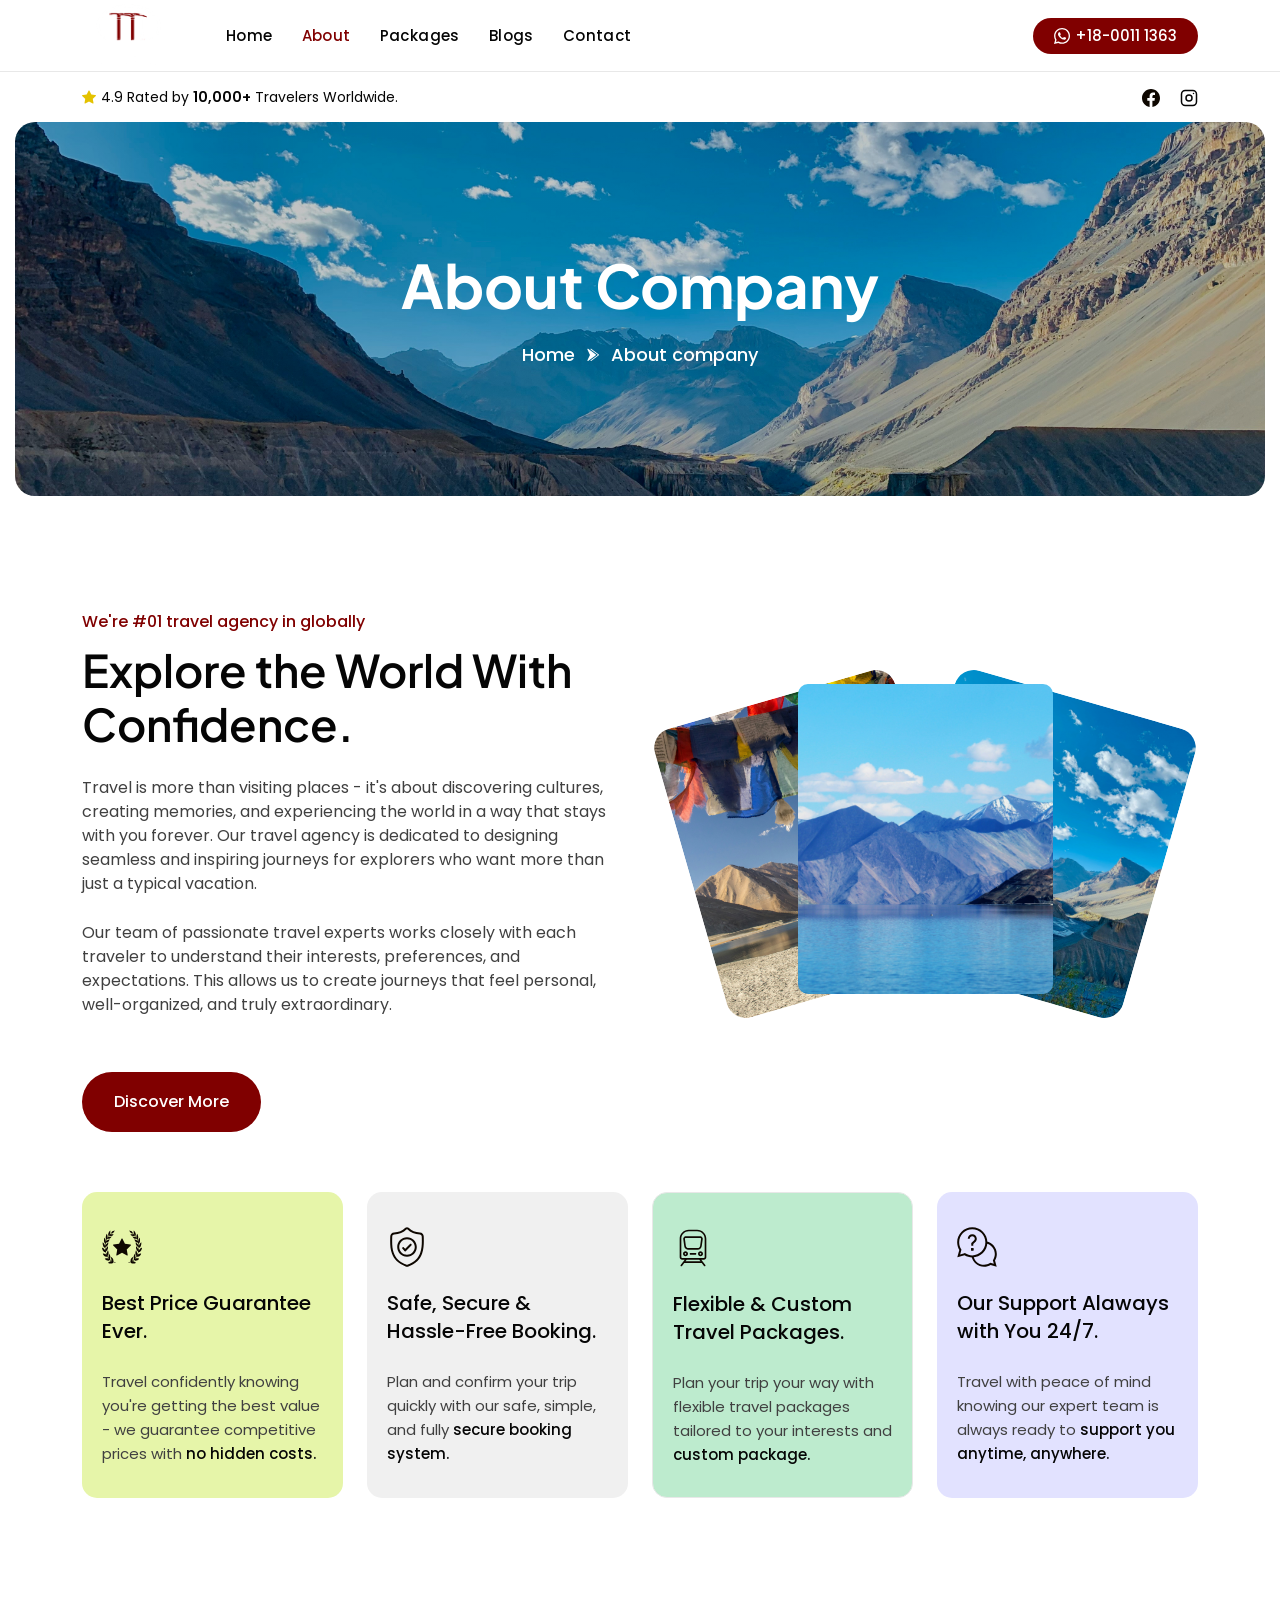
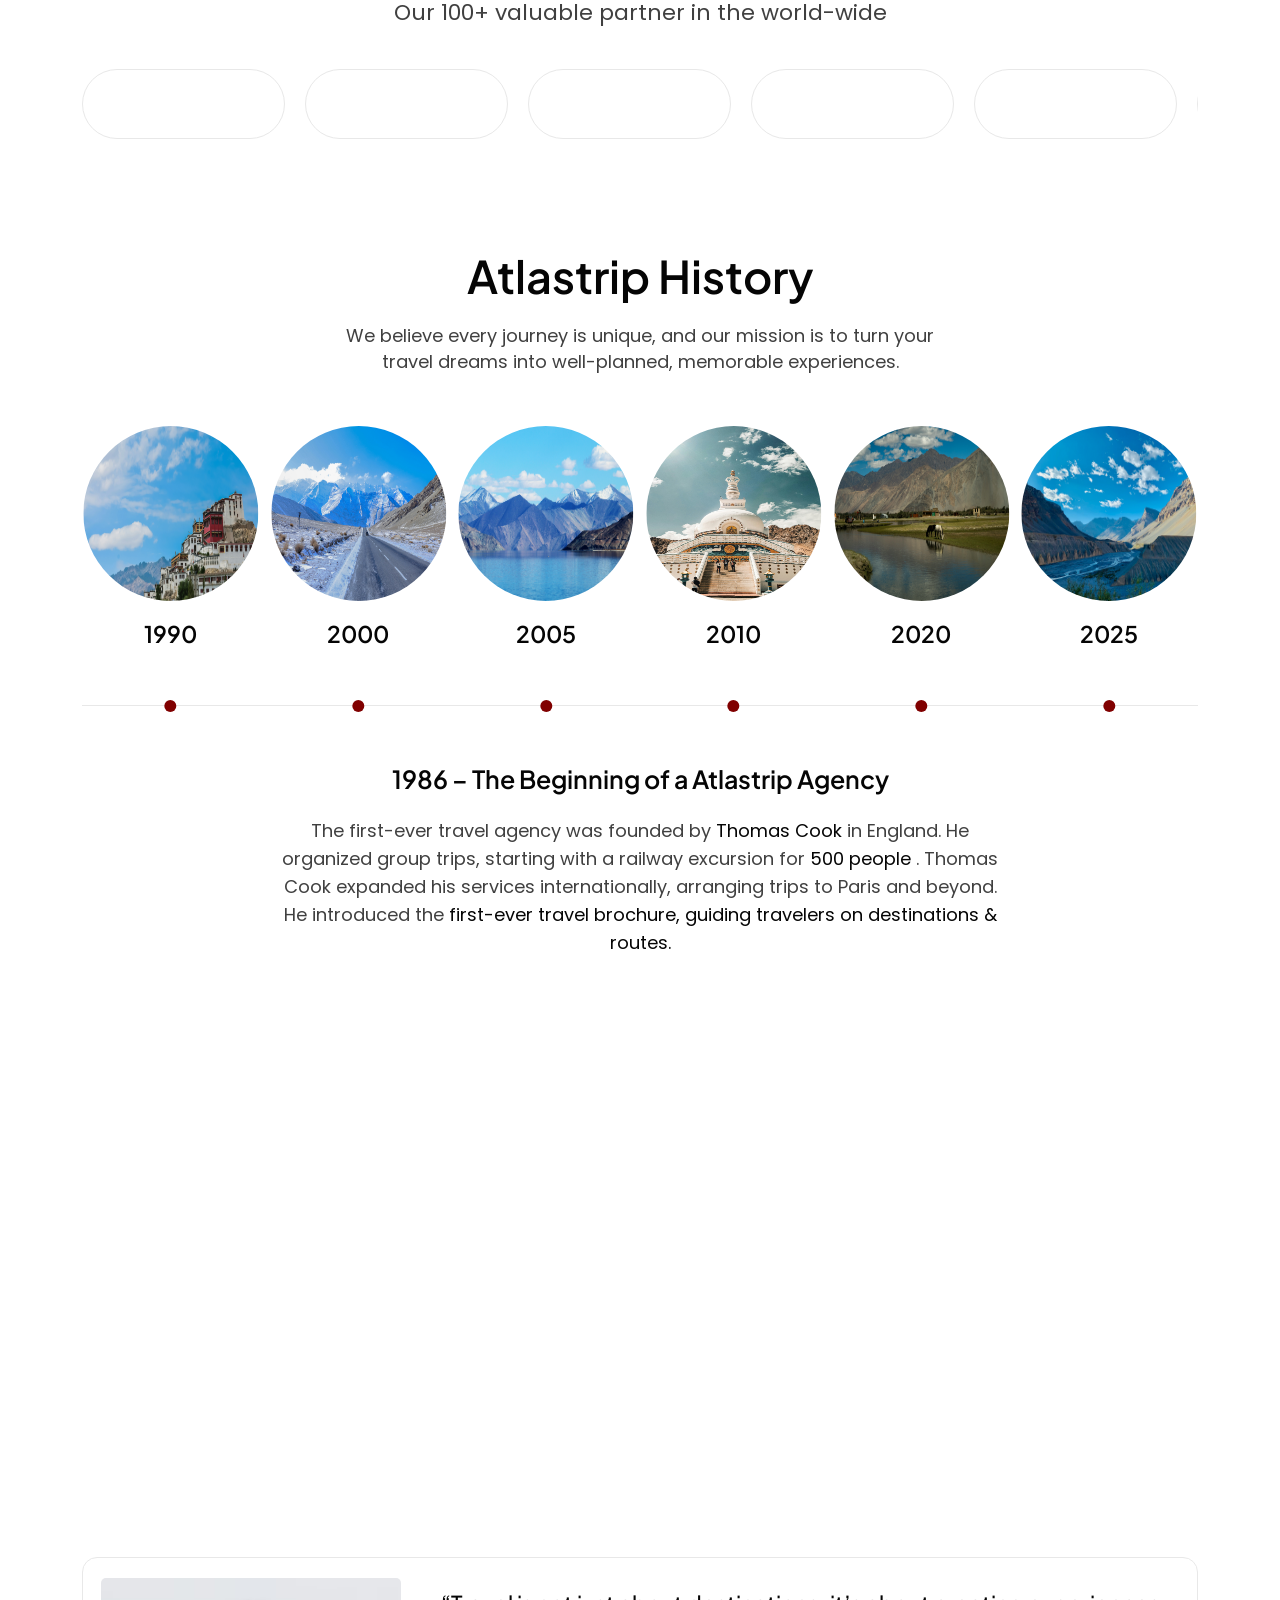
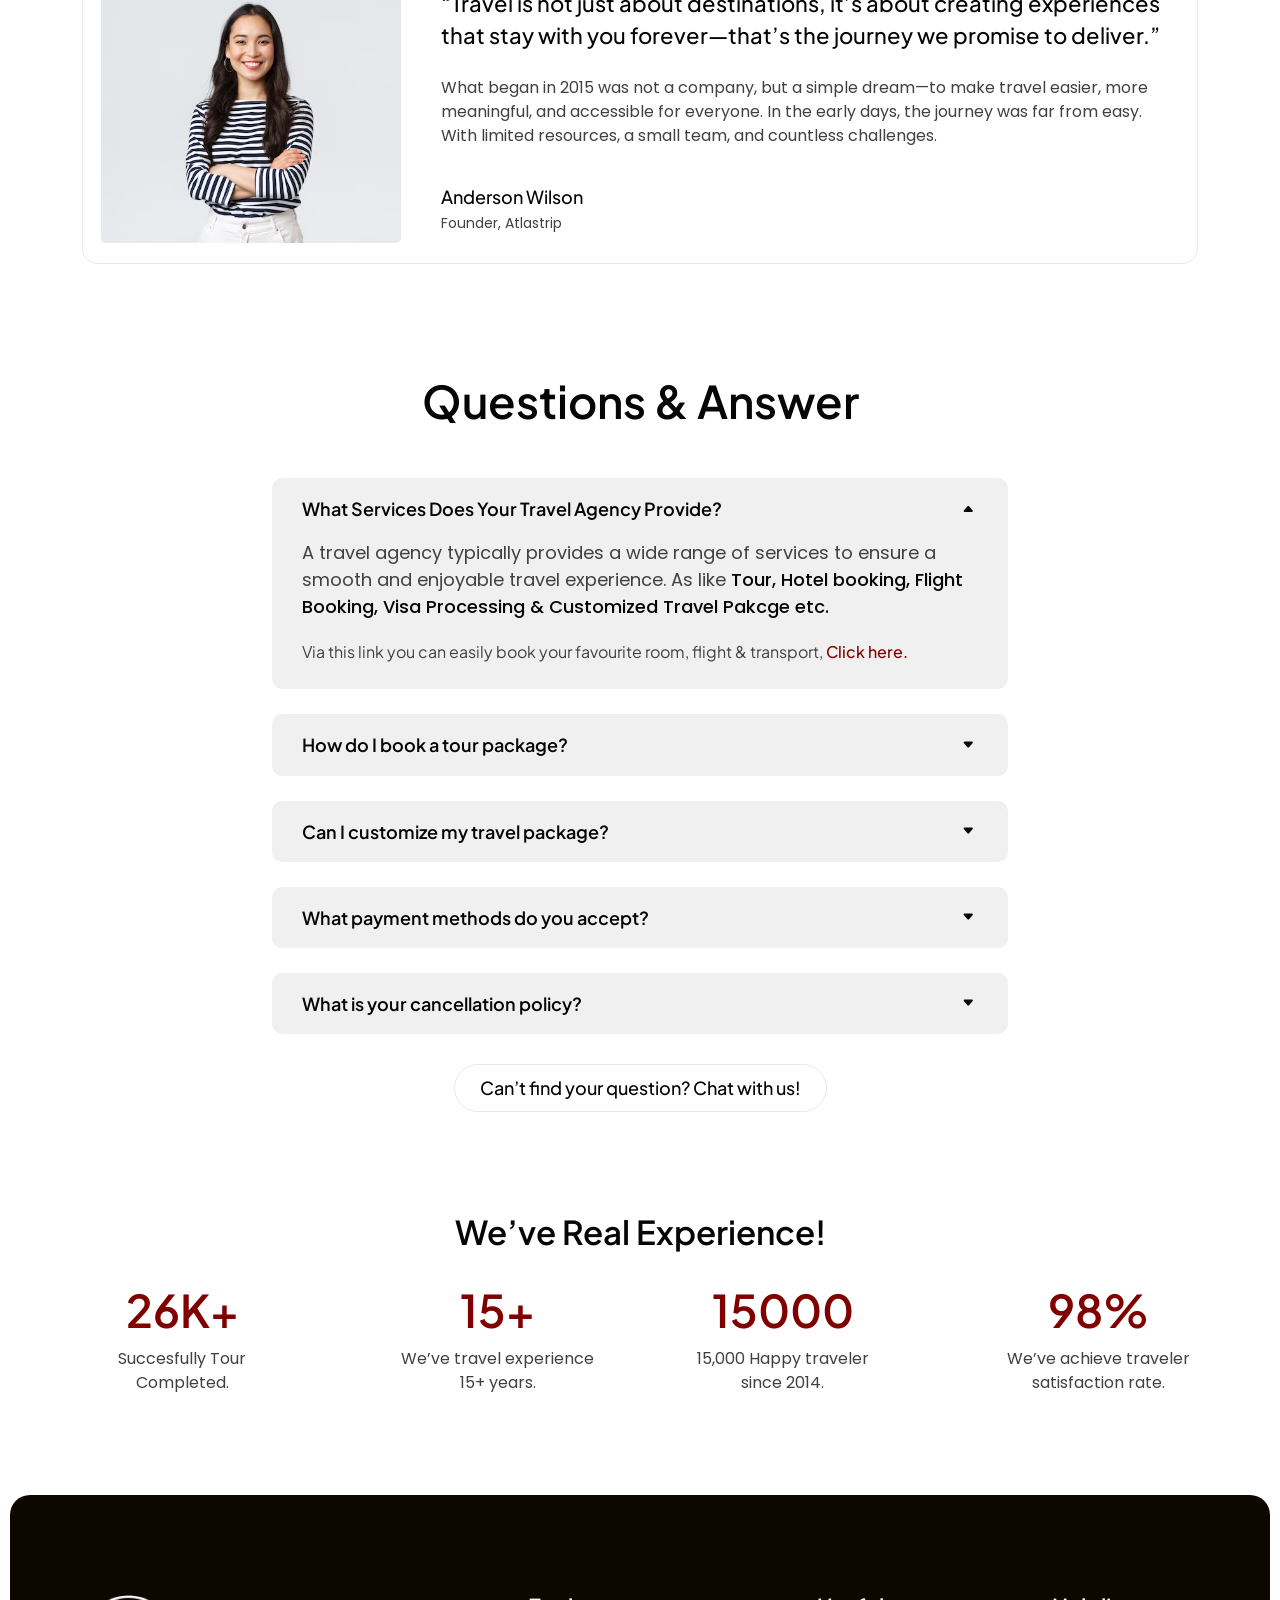
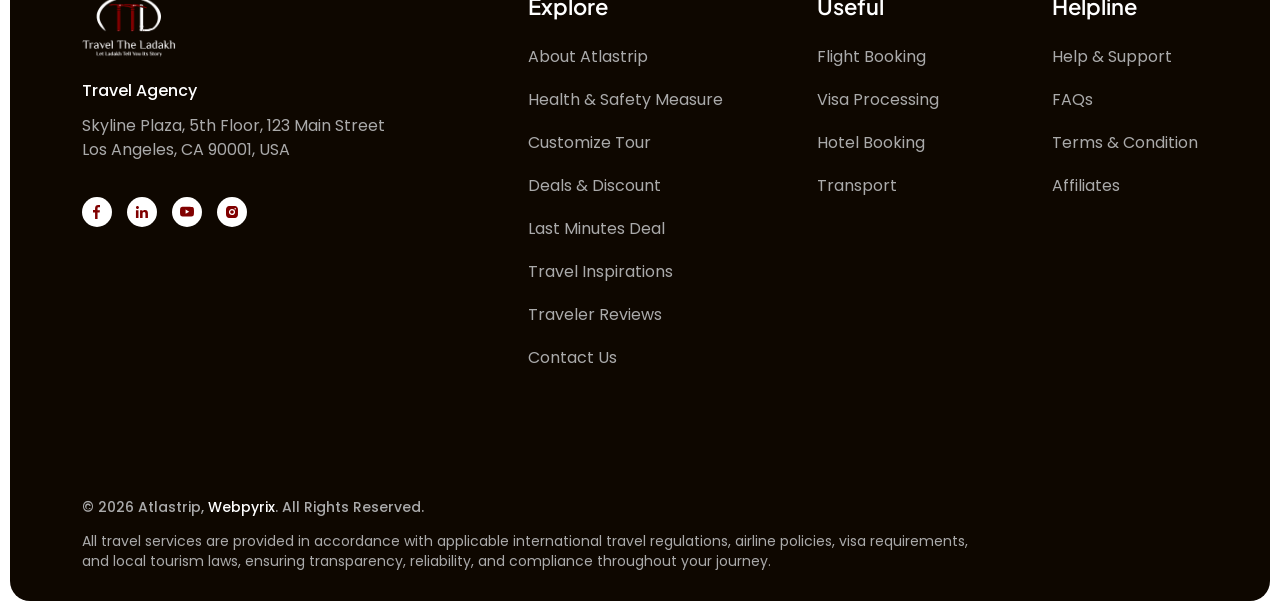
==== commit bd70558d: "Update website2" ====
--- a/about.html
+++ b/about.html
@@ -7,29 +7,29 @@
     <meta name="viewport" content="width=device-width, initial-scale=1" />
 
     <!-- Bootstrap CSS -->
-    <link href="assets/css/bootstrap.min.css" rel="stylesheet" />
-    <link href="assets/css/jquery-ui.css" rel="stylesheet" />
+    <link href="./assets/css/bootstrap.min.css" rel="stylesheet" />
+    <link href="./assets/css/jquery-ui.css" rel="stylesheet" />
     <!-- Bootstrap Icon CSS -->
-    <link href="assets/css/bootstrap-icons.css" rel="stylesheet" />
+    <link href="./assets/css/bootstrap-icons.css" rel="stylesheet" />
        <link rel="stylesheet" href="https://cdn.jsdelivr.net/npm/bootstrap-icons@1.11.3/font/bootstrap-icons.min.css">
     <!-- CSS -->
-    <link href="assets/css/animate.min.css" rel="stylesheet" />
+    <link href="./assets/css/animate.min.css" rel="stylesheet" />
     <!-- FancyBox CSS -->
-    <link href="assets/css/jquery.fancybox.min.css" rel="stylesheet" />
+    <link href="./assets/css/jquery.fancybox.min.css" rel="stylesheet" />
     <!-- Nice Select CSS -->
-    <link href="assets/css/nice-select.css" rel="stylesheet" />
+    <link href="./assets/css/nice-select.css" rel="stylesheet" />
     <!-- Swiper slider CSS -->
-    <link rel="stylesheet" href="assets/css/swiper-bundle.min.css" />
+    <link rel="stylesheet" href="./assets/css/swiper-bundle.min.css" />
     <!-- BoxIcon  CSS -->
-    <link href="assets/css/boxicons.min.css" rel="stylesheet" />
+    <link href="./assets/css/boxicons.min.css" rel="stylesheet" />
     <!--  Calendar CSS  -->
-    <link rel="stylesheet" href="assets/css/calendar-css.css" />
-    <link rel="stylesheet" href="assets/css/leaflet.css" />
+    <link rel="stylesheet" href="./assets/css/calendar-css.css" />
+    <link rel="stylesheet" href="./assets/css/leaflet.css" />
     <!--  Style CSS  -->
-    <link rel="stylesheet" href="assets/css/style.css" />
+    <link rel="stylesheet" href="./assets/css/style.css" />
     <!-- Title -->
     <title>Atlastrip - Tour & Travel Booking Website.</title>
-    <link rel="icon" href="assets/img/fav-icon.svg" type="image/gif" sizes="20x20" />
+    <link rel="icon" href="./assets/img/fav-icon.svg" type="image/gif" sizes="20x20" />
 </head>
 
 <body class="tt-magic-cursor">
@@ -441,8 +441,8 @@
                                 Home
                             </a>
                         </li>
-                               <li class="active"><a href="about.html">About</a></li>
-                                      <li><a href="packages.html">Packages</a></li>
+                               <li class="active"><a href="">About</a></li>
+                                      <li><a href="">Packages</a></li>
                     
                         <!-- <li class="menu-item-has-children">
                             <a href="#" class="drop-down">
@@ -535,8 +535,8 @@
                                 <li><a href="error.html">404</a></li>
                             </ul>
                         </li> -->
-                        <li><a href="blogs.html">Blogs</a></li>
-                        <li><a href="contact.html">Contact</a></li>
+                        <li><a href="">Blogs</a></li>
+                        <li><a href="">Contact</a></li>
                     </ul>
                     <div class="btn-grp d-lg-none d-flex">
                        
@@ -547,7 +547,7 @@
                                 <path
                                     d="M13.68 2.29962C8.554 -2.65571 0.0706667 0.938288 0.0673333 7.92896C0.0673333 9.32629 0.433333 10.689 1.13067 11.8923L0 16.0003L4.22333 14.899C9.49333 17.7456 15.9973 13.9656 16 7.93296C16 5.81562 15.1733 3.82296 13.67 2.32562L13.68 2.29962ZM14.668 7.91096C14.664 12.9996 9.078 16.1776 4.66 13.5803L4.42 13.4376L1.92 14.0876L2.59 11.6576L2.43067 11.4076C-0.318667 7.03096 2.84 1.31096 8.048 1.31096C8.91771 1.30877 9.77922 1.4791 10.5827 1.81211C11.3861 2.14511 12.1155 2.63416 12.7287 3.25096C13.3452 3.86001 13.8342 4.58576 14.1671 5.38585C14.5001 6.18594 14.6704 7.04435 14.668 7.91096Z" />
                             </svg>
-                            +44-800 123 456
+                               +18-0011 1363
                         </a>
                     </div>
                 </div>
@@ -562,7 +562,7 @@
                             <path
                                 d="M13.68 2.29962C8.554 -2.65571 0.0706667 0.938288 0.0673333 7.92896C0.0673333 9.32629 0.433333 10.689 1.13067 11.8923L0 16.0003L4.22333 14.899C9.49333 17.7456 15.9973 13.9656 16 7.93296C16 5.81562 15.1733 3.82296 13.67 2.32562L13.68 2.29962ZM14.668 7.91096C14.664 12.9996 9.078 16.1776 4.66 13.5803L4.42 13.4376L1.92 14.0876L2.59 11.6576L2.43067 11.4076C-0.318667 7.03096 2.84 1.31096 8.048 1.31096C8.91771 1.30877 9.77922 1.4791 10.5827 1.81211C11.3861 2.14511 12.1155 2.63416 12.7287 3.25096C13.3452 3.86001 13.8342 4.58576 14.1671 5.38585C14.5001 6.18594 14.6704 7.04435 14.668 7.91096Z" />
                         </svg>
-                        +44-800 123 456
+                        +18-0011 1363
                     </a>
                 </div>
                 <div class="language-area d-lg-none d-block">
@@ -620,7 +620,7 @@
         </div>
     </header>
    
-   <div class="topbar-area">
+    <div class="topbar-area">
         <div class="container position-relative">
             <div class="topbar-content">
                 <div class="topbar-left">
@@ -794,7 +794,7 @@
 
     <!-- home1 Breadcrumb Section Start-->
     <div class="home1-breadcrumb-section"
-        style="background-image:linear-gradient(rgba(0, 0, 0, 0.2), rgba(0, 0, 0, 0.2)), url(assets/img/innerpages/breadcrumb-bg1.jpg);">
+        style="background-image:linear-gradient(rgba(0, 0, 0, 0.2), rgba(0, 0, 0, 0.2)), url(assets/img/index-imgs/gaurav-sharma-UPe7VrCW11w-unsplash.jpg);">
         <div class="container">
             <div class="row justify-content-center">
                 <div class="col-lg-10">
@@ -817,31 +817,7 @@
     </div>
     <!-- home1 Breadcrumb Section End-->
 
-    <!-- home1 Breadcrumb Section Start-->
-    <div class="home1-inner-page-navigation-wrap">
-        <div class="container">
-            <ul class="page-navigation-menu">
-                <li class="page-navigation-item active">
-                    <a href="#intro-section">Who we are</a>
-                </li>
-                <li class="page-navigation-item">
-                    <a href="#history-section">History</a>
-                </li>
-                <li class="page-navigation-item">
-                    <a href="#mission-section">Mission & Vision</a>
-                </li>
-                <li class="page-navigation-item">
-                    <a href="#services-section">What we offer</a>
-                </li>
-                <li class="page-navigation-item">
-                    <a href="#reviews-section">Review</a>
-                </li>
-                <li class="page-navigation-item">
-                    <a href="#faq-section">FAQ’s</a>
-                </li>
-            </ul>
-        </div>
-    </div>
+
     <!-- home1 Breadcrumb Section End-->
 
     <!-- home1 About Section Start -->
@@ -876,9 +852,9 @@
                 <div class="col-lg-6 wow animate fadeInRight" data-wow-delay="200ms" data-wow-duration="1500ms">
                     <div class="about-image-area">
                         <div class="about-image-wrap">
-                            <img src="assets/img/home1/about-img1.jpg" alt="" class="about-center-img" />
-                            <img src="assets/img/home1/about-img2.jpg" alt="" class="about-left-img" />
-                            <img src="assets/img/home1/about-img3.jpg" alt="" class="about-right-img" />
+                            <img src="assets/img/index-imgs/sourav-bhadra-4_vxxkqpY2w-unsplash.jpg" alt="" class="about-center-img" />
+                            <img src="assets/img/index-imgs/hans-jurgen-mager-MrW_AqAFNR0-unsplash.jpg" alt="" class="about-left-img" />
+                            <img src="assets/img/index-imgs/gaurav-sharma-UPe7VrCW11w-unsplash.jpg" alt="" class="about-right-img" />
                         </div>
                         <div class="about-awards">
                             <img src="assets/img/home1/about-award-img1.png" alt="" />
@@ -1036,7 +1012,7 @@
                                         <div class="nav-link active" id="pills-one-tab" data-bs-toggle="pill"
                                             data-bs-target="#pills-one" role="tab" aria-controls="pills-one"
                                             aria-selected="true">
-                                            <img src="assets/img/innerpages/about-page-history-img1.jpg" alt="">
+                                            <img src="assets/img/index-imgs/yasser-mir-8a_zpV-fxL8-unsplash.jpg" alt="">
                                             <h3>1986</h3>
                                         </div>
                                         <span class="dot"></span>
@@ -1047,7 +1023,7 @@
                                         <div class="nav-link" id="pills-two-tab" data-bs-toggle="pill"
                                             data-bs-target="#pills-two" role="tab" aria-controls="pills-two"
                                             aria-selected="true">
-                                            <img src="assets/img/innerpages/about-page-history-img2.jpg" alt="">
+                                            <img src="assets/img/index-imgs/vivek-yd9IlXeYR-4-unsplash.jpg" alt="">
                                             <h3>1990</h3>
                                         </div>
                                         <span class="dot"></span>
@@ -1058,7 +1034,7 @@
                                         <div class="nav-link" id="pills-three-tab" data-bs-toggle="pill"
                                             data-bs-target="#pills-three" role="tab" aria-controls="pills-three"
                                             aria-selected="true">
-                                            <img src="assets/img/innerpages/about-page-history-img3.jpg" alt="">
+                                            <img src="assets/img/index-imgs/vatsal-bhatt-3eJxlj_w8BI-unsplash.jpg" alt="">
                                             <h3>2000</h3>
                                         </div>
                                         <span class="dot"></span>
@@ -1069,7 +1045,7 @@
                                         <div class="nav-link" id="pills-four-tab" data-bs-toggle="pill"
                                             data-bs-target="#pills-four" role="tab" aria-controls="pills-four"
                                             aria-selected="true">
-                                            <img src="assets/img/innerpages/about-page-history-img4.jpg" alt="">
+                                            <img src="assets/img/index-imgs/sourav-bhadra-4_vxxkqpY2w-unsplash.jpg" alt="">
                                             <h3>2005</h3>
                                         </div>
                                         <span class="dot"></span>
@@ -1080,7 +1056,7 @@
                                         <div class="nav-link" id="pills-five-tab" data-bs-toggle="pill"
                                             data-bs-target="#pills-five" role="tab" aria-controls="pills-five"
                                             aria-selected="true">
-                                            <img src="assets/img/innerpages/about-page-history-img5.jpg" alt="">
+                                            <img src="assets/img/index-imgs/sankalp-sharma-uZypmEKbxRw-unsplash.jpg" alt="">
                                             <h3>2010</h3>
                                         </div>
                                         <span class="dot"></span>
@@ -1091,7 +1067,7 @@
                                         <div class="nav-link" id="pills-six-tab" data-bs-toggle="pill"
                                             data-bs-target="#pills-six" role="tab" aria-controls="pills-six"
                                             aria-selected="true">
-                                            <img src="assets/img/innerpages/about-page-history-img6.jpg" alt="">
+                                            <img src="assets/img/index-imgs/paddma-sambhav-XbiBeEo0T-A-unsplash.jpg" alt="">
                                             <h3>2020</h3>
                                         </div>
                                         <span class="dot"></span>
@@ -1102,7 +1078,7 @@
                                         <div class="nav-link" id="pills-seven-tab" data-bs-toggle="pill"
                                             data-bs-target="#pills-seven" role="tab" aria-controls="pills-seven"
                                             aria-selected="true">
-                                            <img src="assets/img/innerpages/about-page-history-img7.jpg" alt="">
+                                            <img src="assets/img/index-imgs/gaurav-sharma-UPe7VrCW11w-unsplash.jpg" alt="">
                                             <h3>2025</h3>
                                         </div>
                                         <span class="dot"></span>
@@ -1206,12 +1182,12 @@
     <!-- Home1 About Page Founder Section Start-->
     <div class="home1-about-page-founder-section">
         <div class="founder-thumb">
-            <video autoplay loop muted playsinline src="assets/video/about-page-founder-thumb-video.mp4"></video>
+            <video autoplay loop muted playsinline src="assets/img/index-imgs/186388-878016802_medium.mp4"></video>
         </div>
         <div class="container">
             <div class="founder-quote-card">
                 <div class="founder-img">
-                    <img src="assets/img/innerpages/about-page-founder-img.jpg" alt="Anderson Wilson">
+                    <img src="assets/img/index-imgs/review2.avif" alt="Anderson Wilson">
                 </div>
                 <div class="founder-content">
                     <blockquote>
@@ -1404,24 +1380,24 @@
     <!-- home1 Counter Section End -->
 
     <!-- home1 Footer Section Start -->
-    <footer class="footer-section">
+ <footer class="footer-section">
         <div class="container">
             <div class="footer-menu-wrap">
                 <div class="row gy-lg-4 gy-5">
                     <div class="col-lg-4 col-md-4 col-sm-6">
                         <div class="footer-logo-and-addition-info">
                             <a href="index.html" class="footer-logo">
-                                <img src="assets/img/footer-logo.svg" alt="" />
+                                <img src="assets/img/logo.webp" alt="" />
                             </a>
                             <div class="address-area">
-                                <span>Atlastrip Travel Agency</span>
+                                <span> Travel Agency</span>
                                 <a href="https://www.google.com/maps">Skyline Plaza, 5th Floor, 123 Main Street Los
                                     Angeles, CA
                                     90001, USA</a>
                             </div>
                             <ul class="social-list">
                                 <li>
-                                    <a href="https://www.facebook.com/" class="social-facebook">
+                                    <a href="" class="social-facebook">
                                         <svg width="14" height="14" viewBox="0 0 14 14"
                                             xmlns="http://www.w3.org/2000/svg">
                                             <path
@@ -1430,7 +1406,7 @@
                                     </a>
                                 </li>
                                 <li>
-                                    <a href="https://www.linkedin.com/" class="social-linkedin">
+                                    <a href="" class="social-linkedin">
                                         <svg width="14" height="14" viewBox="0 0 14 14" fill="none"
                                             xmlns="http://www.w3.org/2000/svg">
                                             <path
@@ -1441,7 +1417,7 @@
                                     </a>
                                 </li>
                                 <li>
-                                    <a href="https://www.youtube.com/" class="social-youtube">
+                                    <a href="" class="social-youtube">
                                         <svg width="14" height="14" viewBox="0 0 14 14"
                                             xmlns="http://www.w3.org/2000/svg">
                                             <path
@@ -1450,7 +1426,7 @@
                                     </a>
                                 </li>
                                 <li>
-                                    <a href="https://www.instagram.com/" class="social-instagram">
+                                    <a href="" class="social-instagram">
                                         <svg width="14" height="14" viewBox="0 0 14 14"
                                             xmlns="http://www.w3.org/2000/svg">
                                             <path
@@ -1471,16 +1447,16 @@
                         <div class="footer-widget">
                             <strong class="widget-title">Explore</strong>
                             <ul class="widget-list">
-                                <li><a href="about.html">About Atlastrip</a></li>
-                                <li><a href="#">Health & Safety Measure</a></li>
-                                <li><a href="customize-package.html">Customize Tour</a></li>
-                                <li><a href="holidays.html">Deals & Discount</a></li>
-                                <li><a href="holidays.html">Last Minutes Deal</a></li>
-                                <li><a href="blog.html">Travel Inspirations</a></li>
+                                <li><a href="">About Atlastrip</a></li>
+                                <li><a href="">Health & Safety Measure</a></li>
+                                <li><a href="">Customize Tour</a></li>
+                                <li><a href="">Deals & Discount</a></li>
+                                <li><a href="">Last Minutes Deal</a></li>
+                                <li><a href="">Travel Inspirations</a></li>
                                 <li>
-                                    <a href="https://www.tripadvisor.com/">Traveler Reviews</a>
+                                    <a href="">Traveler Reviews</a>
                                 </li>
-                                <li><a href="contact.html">Contact Us</a></li>
+                                <li><a href="">Contact Us</a></li>
                             </ul>
                         </div>
                     </div>
@@ -1488,10 +1464,10 @@
                         <div class="footer-widget">
                             <strong class="widget-title">Useful</strong>
                             <ul class="widget-list">
-                                <li><a href="flight.html">Flight Booking</a></li>
-                                <li><a href="visa.html">Visa Processing</a></li>
-                                <li><a href="hotel.html">Hotel Booking</a></li>
-                                <li><a href="transport.html">Transport</a></li>
+                                <li><a href="">Flight Booking</a></li>
+                                <li><a href="">Visa Processing</a></li>
+                                <li><a href="">Hotel Booking</a></li>
+                                <li><a href="">Transport</a></li>
                             </ul>
                         </div>
                     </div>
@@ -1499,18 +1475,18 @@
                         <div class="footer-widget">
                             <strong class="widget-title">Helpline</strong>
                             <ul class="widget-list">
-                                <li><a href="#">Help & Support</a></li>
-                                <li><a href="faq.html">FAQs</a></li>
-                                <li><a href="terms.html">Terms & Condition</a></li>
-                                <li><a href="#">Affiliates</a></li>
+                                <li><a href="">Help & Support</a></li>
+                                <li><a href="">FAQs</a></li>
+                                <li><a href="">Terms & Condition</a></li>
+                                <li><a href="">Affiliates</a></li>
                             </ul>
                         </div>
                     </div>
                 </div>
             </div>
-        
+       
             <div class="copyright-area">
-                <span>© 2026 Atlastrip, <a href="https://www.egenslab.com/">Egenslab</a>.
+                <span>© 2026 Atlastrip, <a href="">Webpyrix</a>.
                     All Rights Reserved.</span>
                 <p>
                     All travel services are provided in accordance with applicable
@@ -1524,30 +1500,30 @@
     <!-- home1 Footer Section End -->
 
     <!--  Main jQuery  -->
-    <script data-cfasync="false" src="/cdn-cgi/scripts/5c5dd728/cloudflare-static/email-decode.min.js"></script><script src="assets/js/jquery-3.7.1.min.js"></script>
-    <script src="assets/js/jquery-ui.js"></script>
-    <script src="assets/js/moment.min.js"></script>
+    <script data-cfasync="false" src="./cdn-cgi/scripts/5c5dd728/cloudflare-static/email-decode.min.js"></script><script src="./assets/js/jquery-3.7.1.min.js"></script>
+    <script src="./assets/js/jquery-ui.js"></script>
+    <script src="./assets/js/moment.min.js"></script>
     <!-- Popper and Bootstrap JS -->
-    <script src="assets/js/bootstrap.min.js"></script>
-    <script src="assets/js/popper.min.js"></script>
+    <script src="./assets/js/bootstrap.min.js"></script>
+    <script src="./assets/js/popper.min.js"></script>
     <!-- Swiper slider JS -->
-    <script src="assets/js/swiper-bundle.min.js"></script>
+    <script src="./assets/js/swiper-bundle.min.js"></script>
     <!-- Wow JS -->
-    <script src="assets/js/wow.min.js"></script>
+    <script src="./assets/js/wow.min.js"></script>
     <!-- Nice Select JS -->
-    <script src="assets/js/jquery.nice-select.min.js"></script>
+    <script src="./assets/js/jquery.nice-select.min.js"></script>
     <!-- Gsap  JS -->
-    <script src="assets/js/gsap.min.js"></script>
-    <script src="assets/js/ScrollTrigger.min.js"></script>
+    <script src="./assets/js/gsap.min.js"></script>
+    <script src="./assets/js/ScrollTrigger.min.js"></script>
     <!-- FancyBox  JS -->
-    <script src="assets/js/jquery.fancybox.min.js"></script>
+    <script src="./assets/js/jquery.fancybox.min.js"></script>
     <!-- Calendar JS -->
-    <script src="assets/js/helper.js"></script>
-    <script src="assets/js/custom-range-calendar.js"></script>
-    <script src="assets/js/custom-calendar.js"></script>
-    <script src="assets/js/leaflet.js"></script>
+    <script src="./assets/js/helper.js"></script>
+    <script src="./assets/js/custom-range-calendar.js"></script>
+    <script src="./assets/js/custom-calendar.js"></script>
+    <script src="./assets/js/leaflet.js"></script>
     <!-- Custom JS -->
-    <script src="assets/js/custom.js"></script>
+    <script src="./assets/js/custom.js"></script>
 <script type="module" src="https://static.cloudflareinsights.com/beacon.min.js/v4bc70e2c01a94c73b74392e4234840661791215815920" integrity="sha512-L0ha0OXavK/8okipN9F8BtP84dg9DUhPERbBXzwI6dgTA55d2+yweo3pn5CSFYs45/r8md2+xvUPtTdvTNRfjA==" data-cf-beacon='{"version":"2024.11.0","token":"70834e4b23964a2eaf7cf4ec0e5e9a84","r":1,"spa":2}' crossorigin="anonymous"></script>
 </body>
 
--- a/assets/css/style.css
+++ b/assets/css/style.css
@@ -2225,7 +2225,7 @@
   visibility: visible;
 }
 .calendar-wrapper .calendar-dates .date.today.disabled::before {
-  background-color: rgba(var(--primary-color1-opc), 0.5);
+  background-color: var(--primary-color1);
 }
 .calendar-wrapper .calendar-dates .date.today.disabled .price,
 .calendar-wrapper .calendar-dates .date.today.disabled del {
